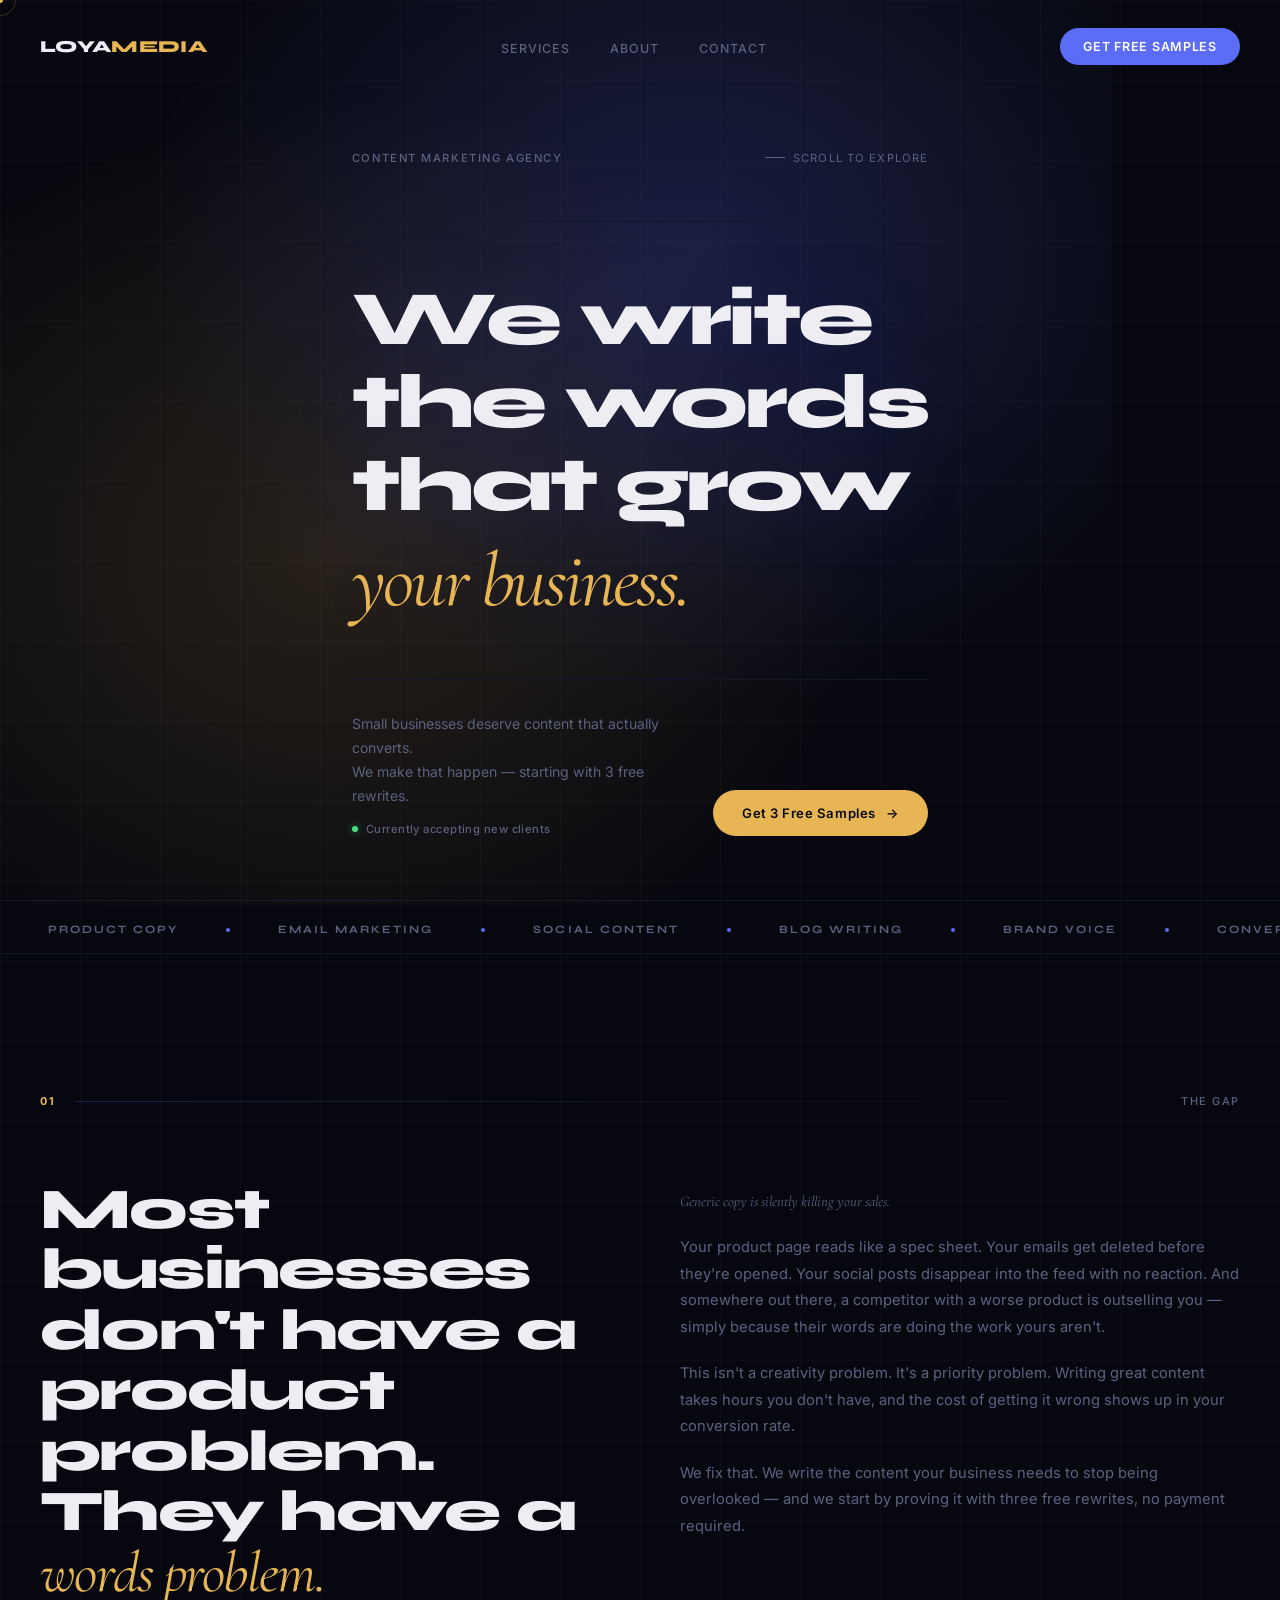
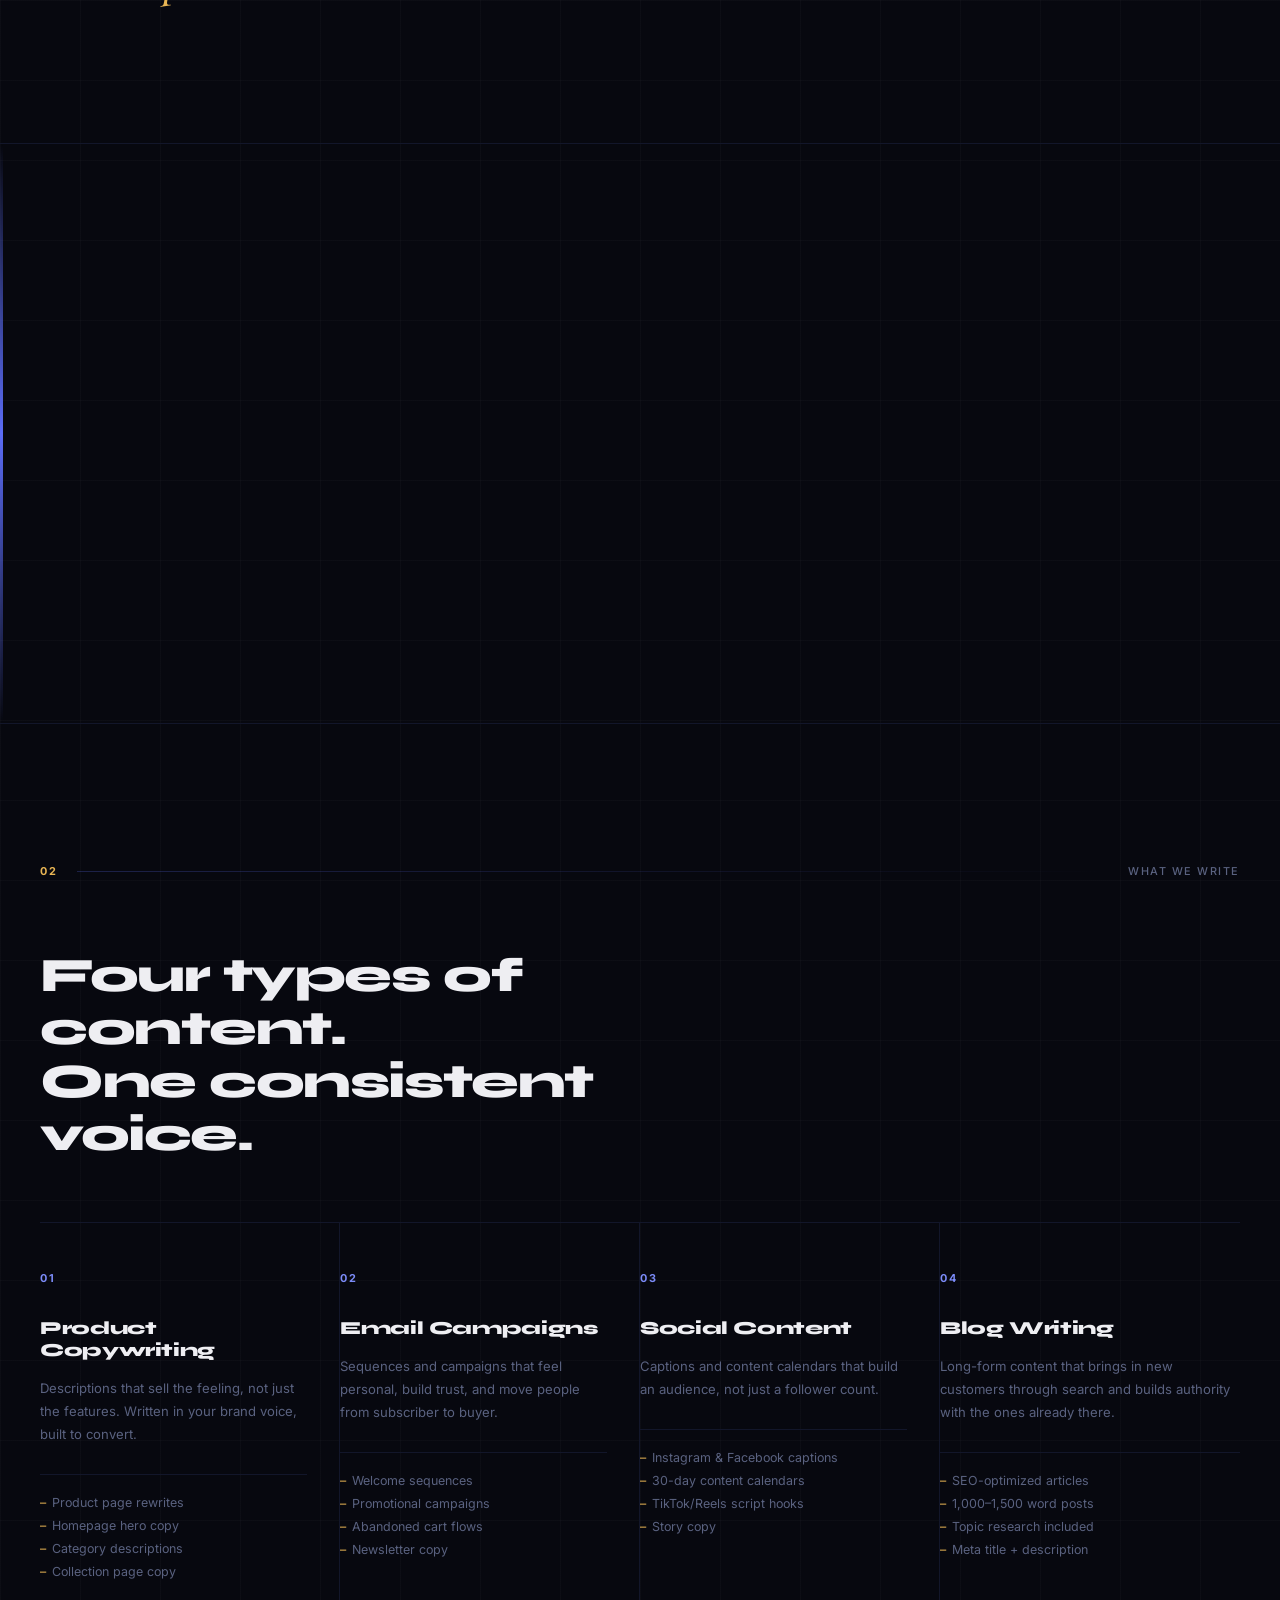
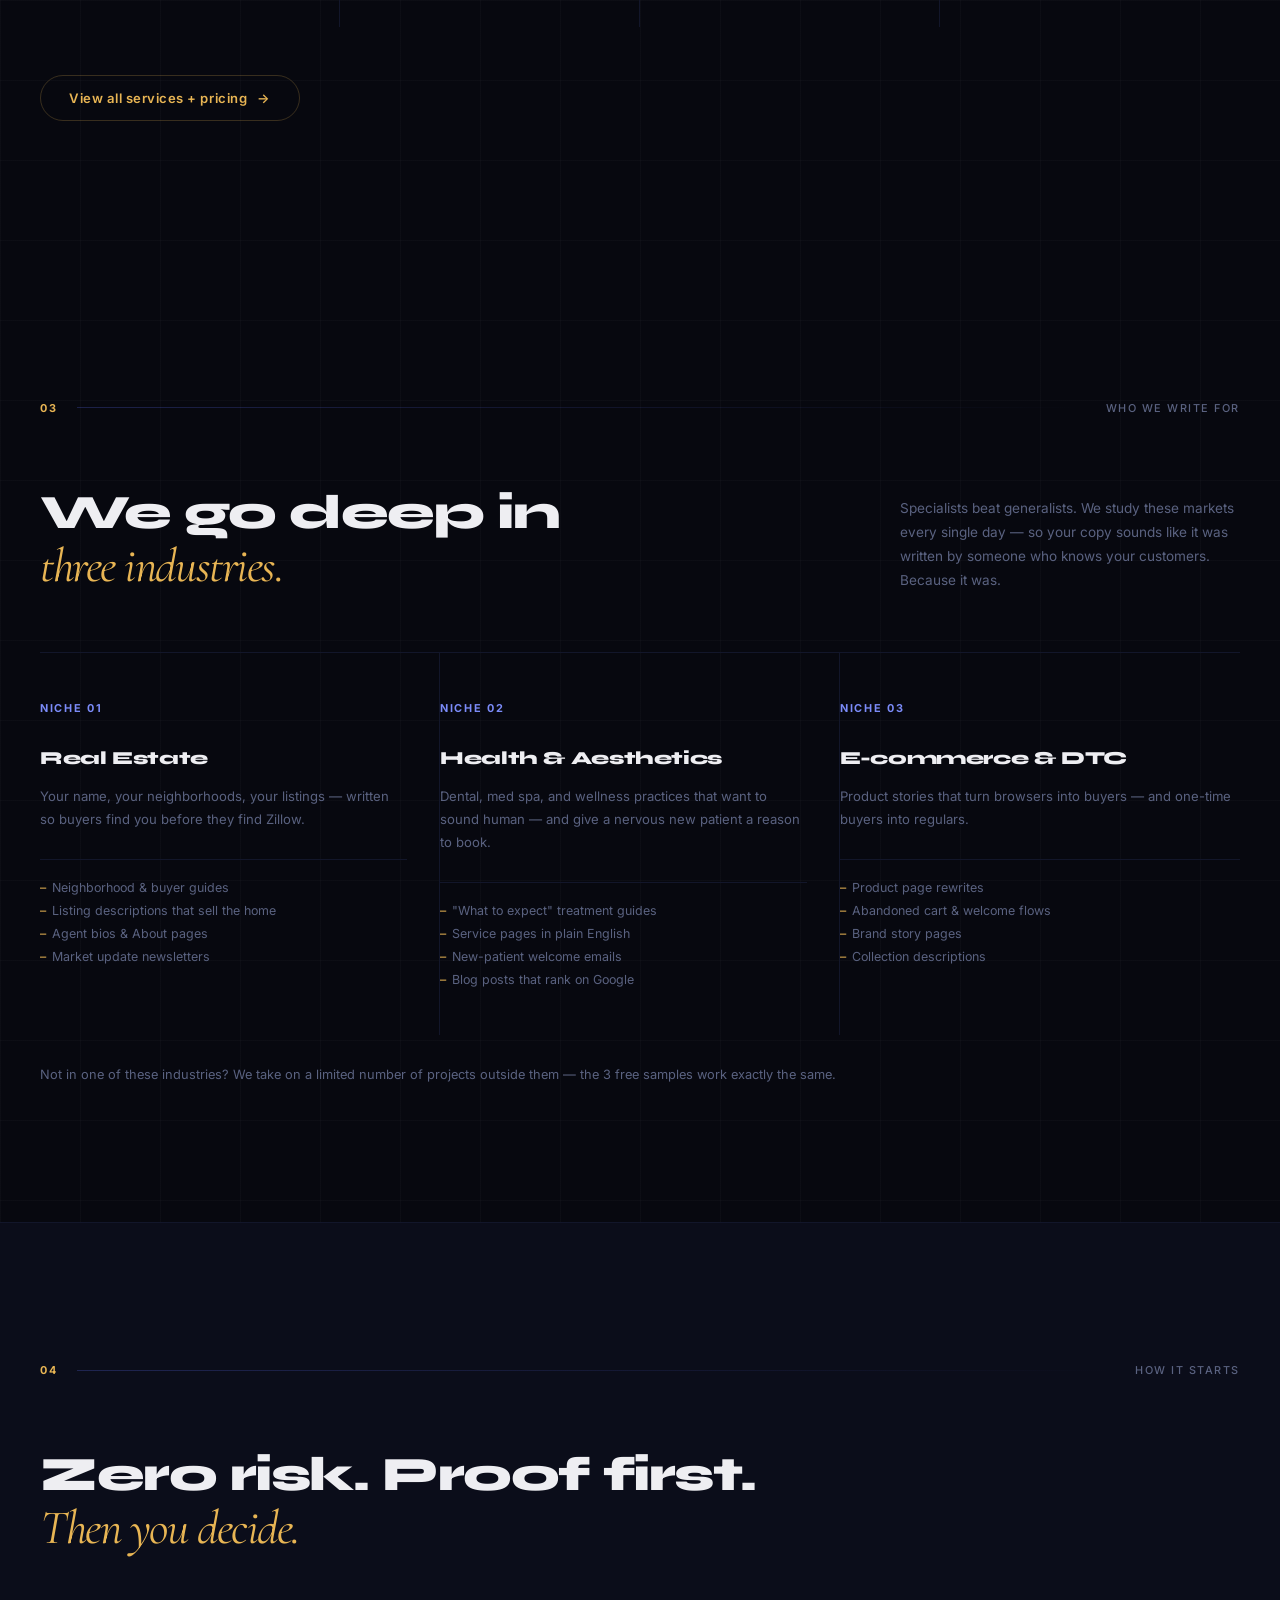
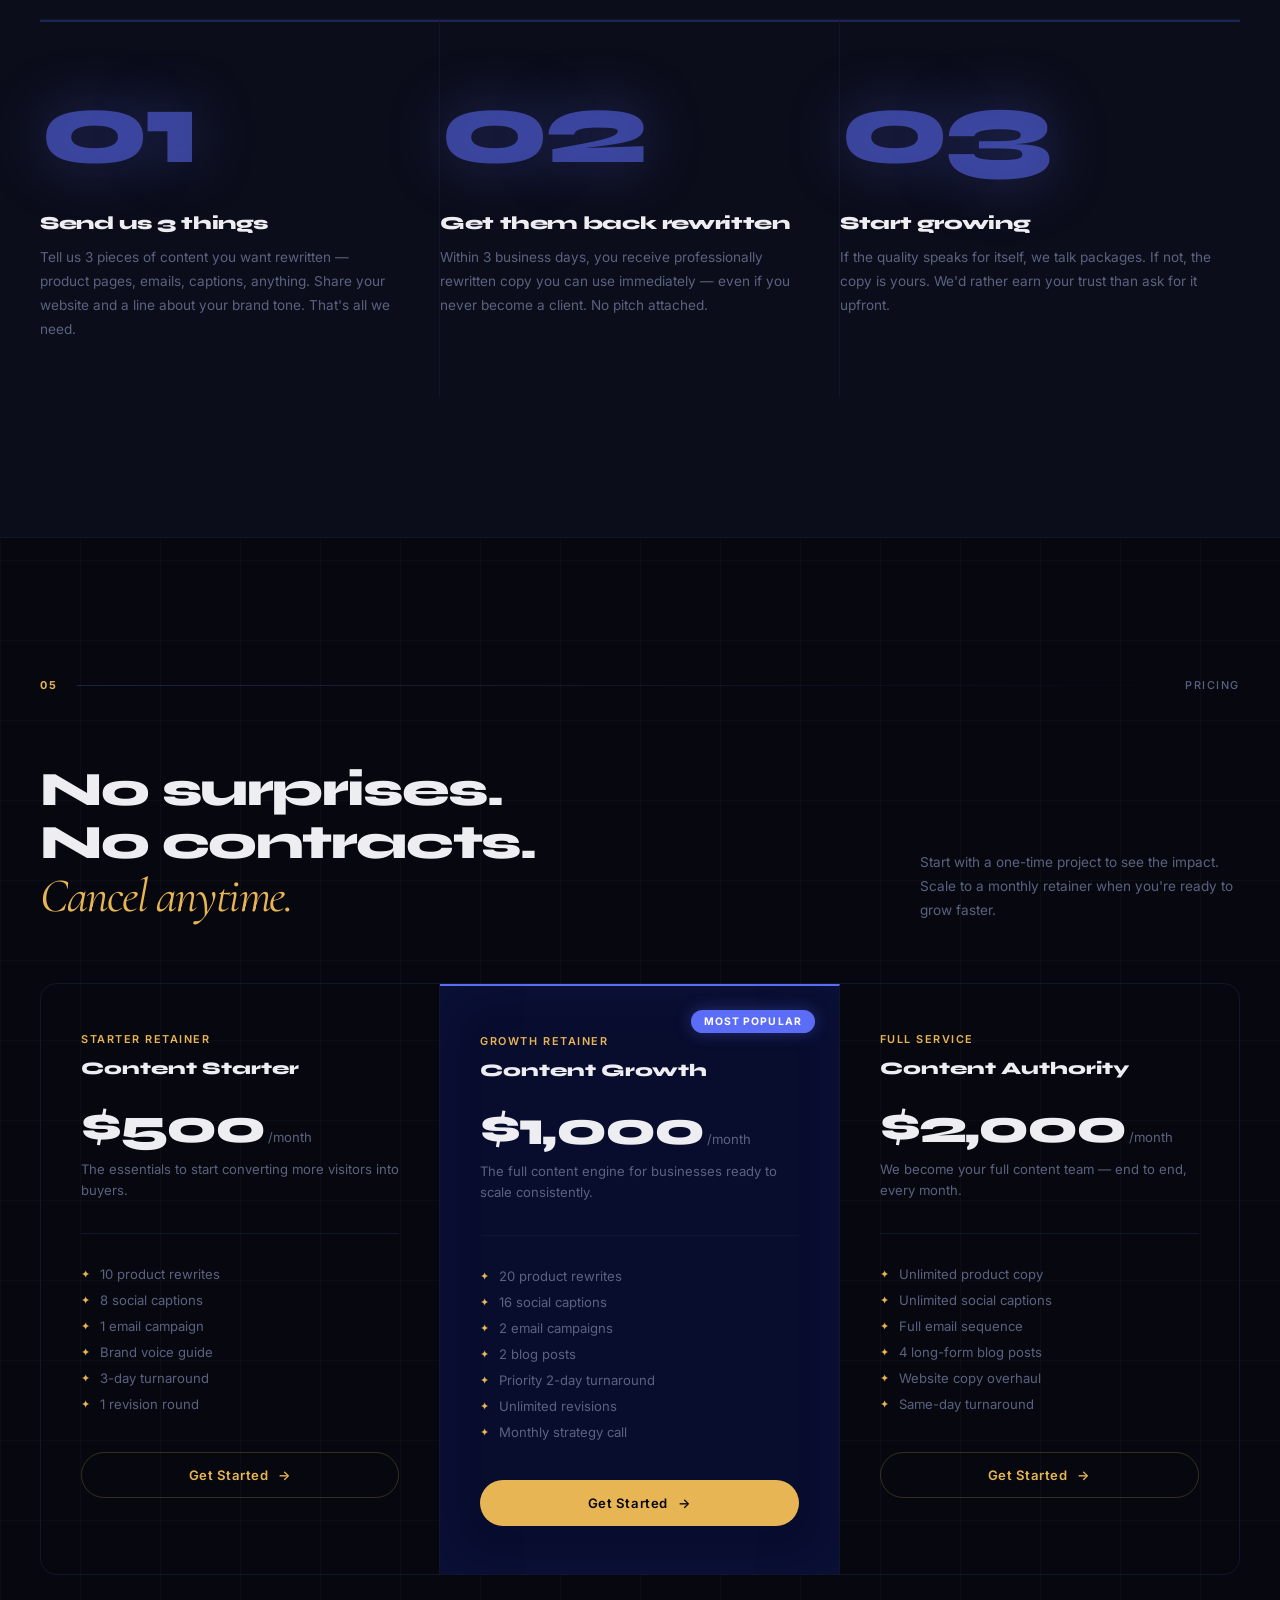
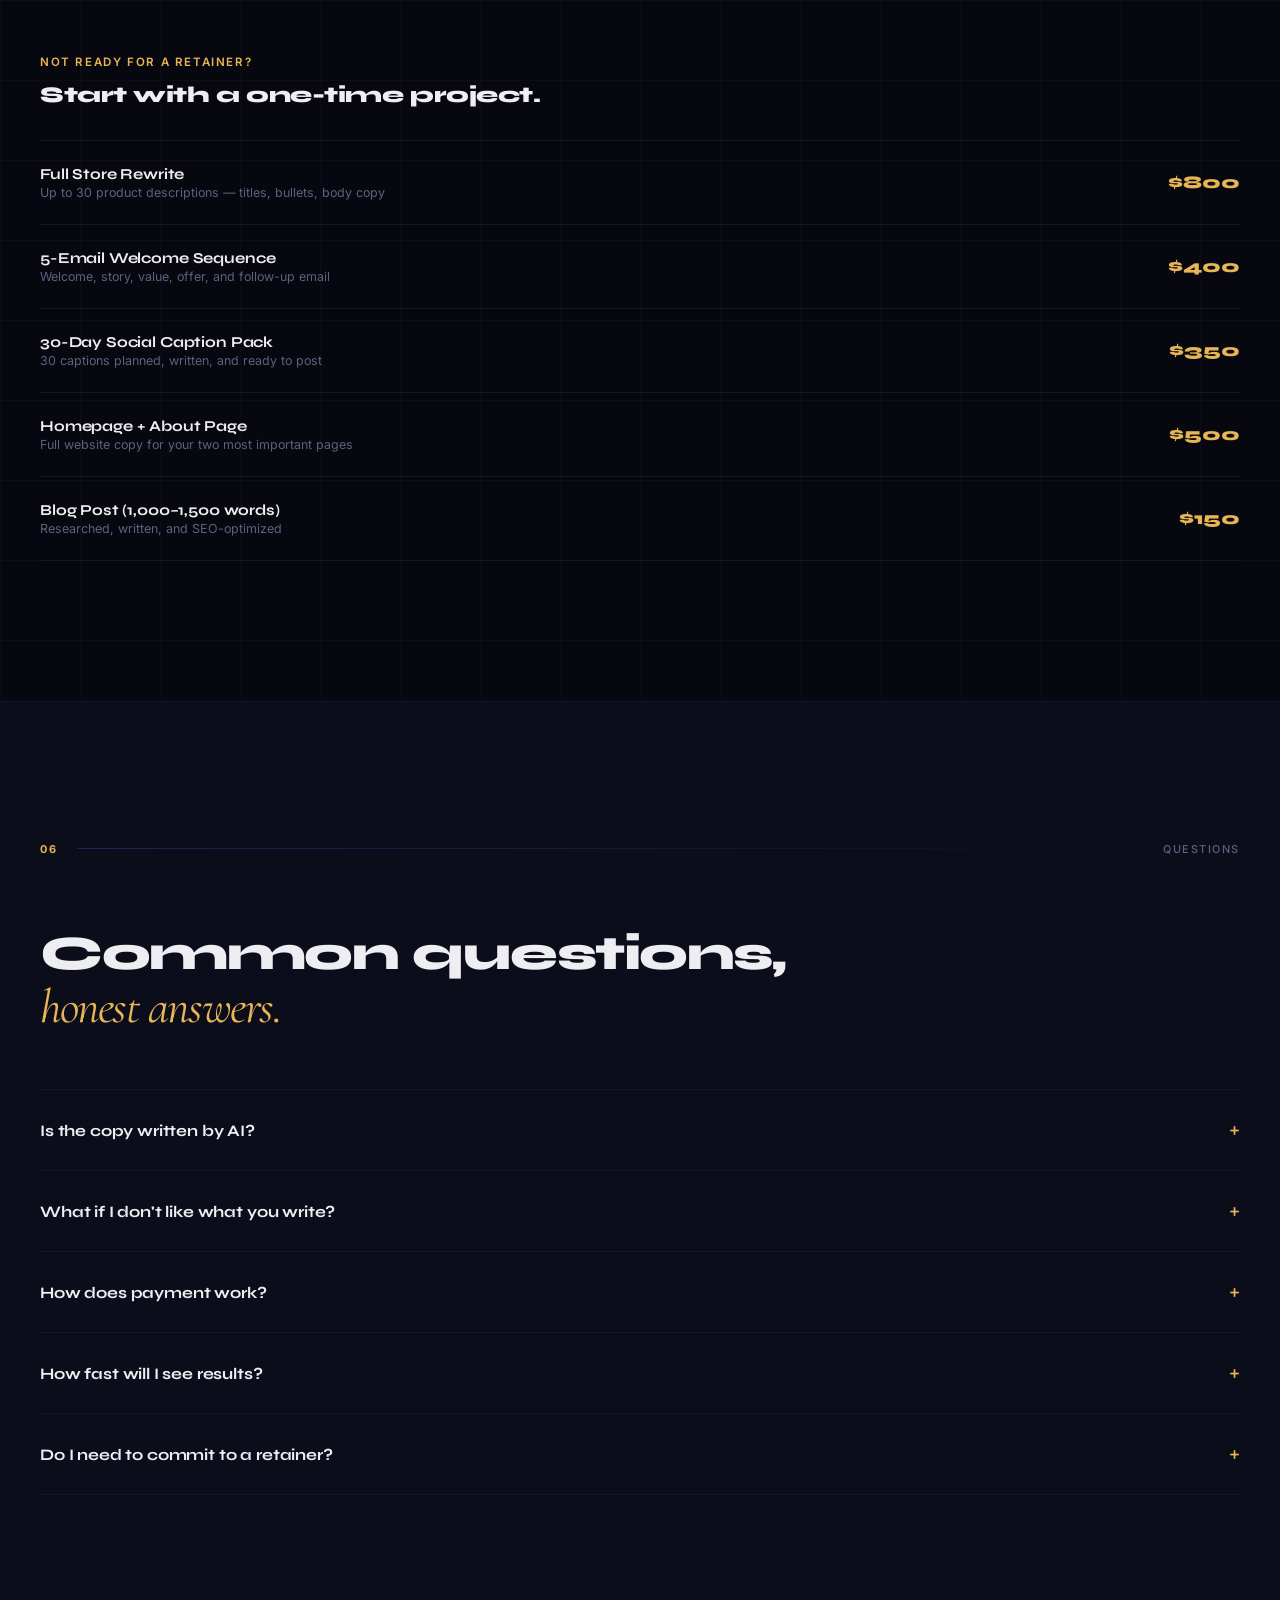
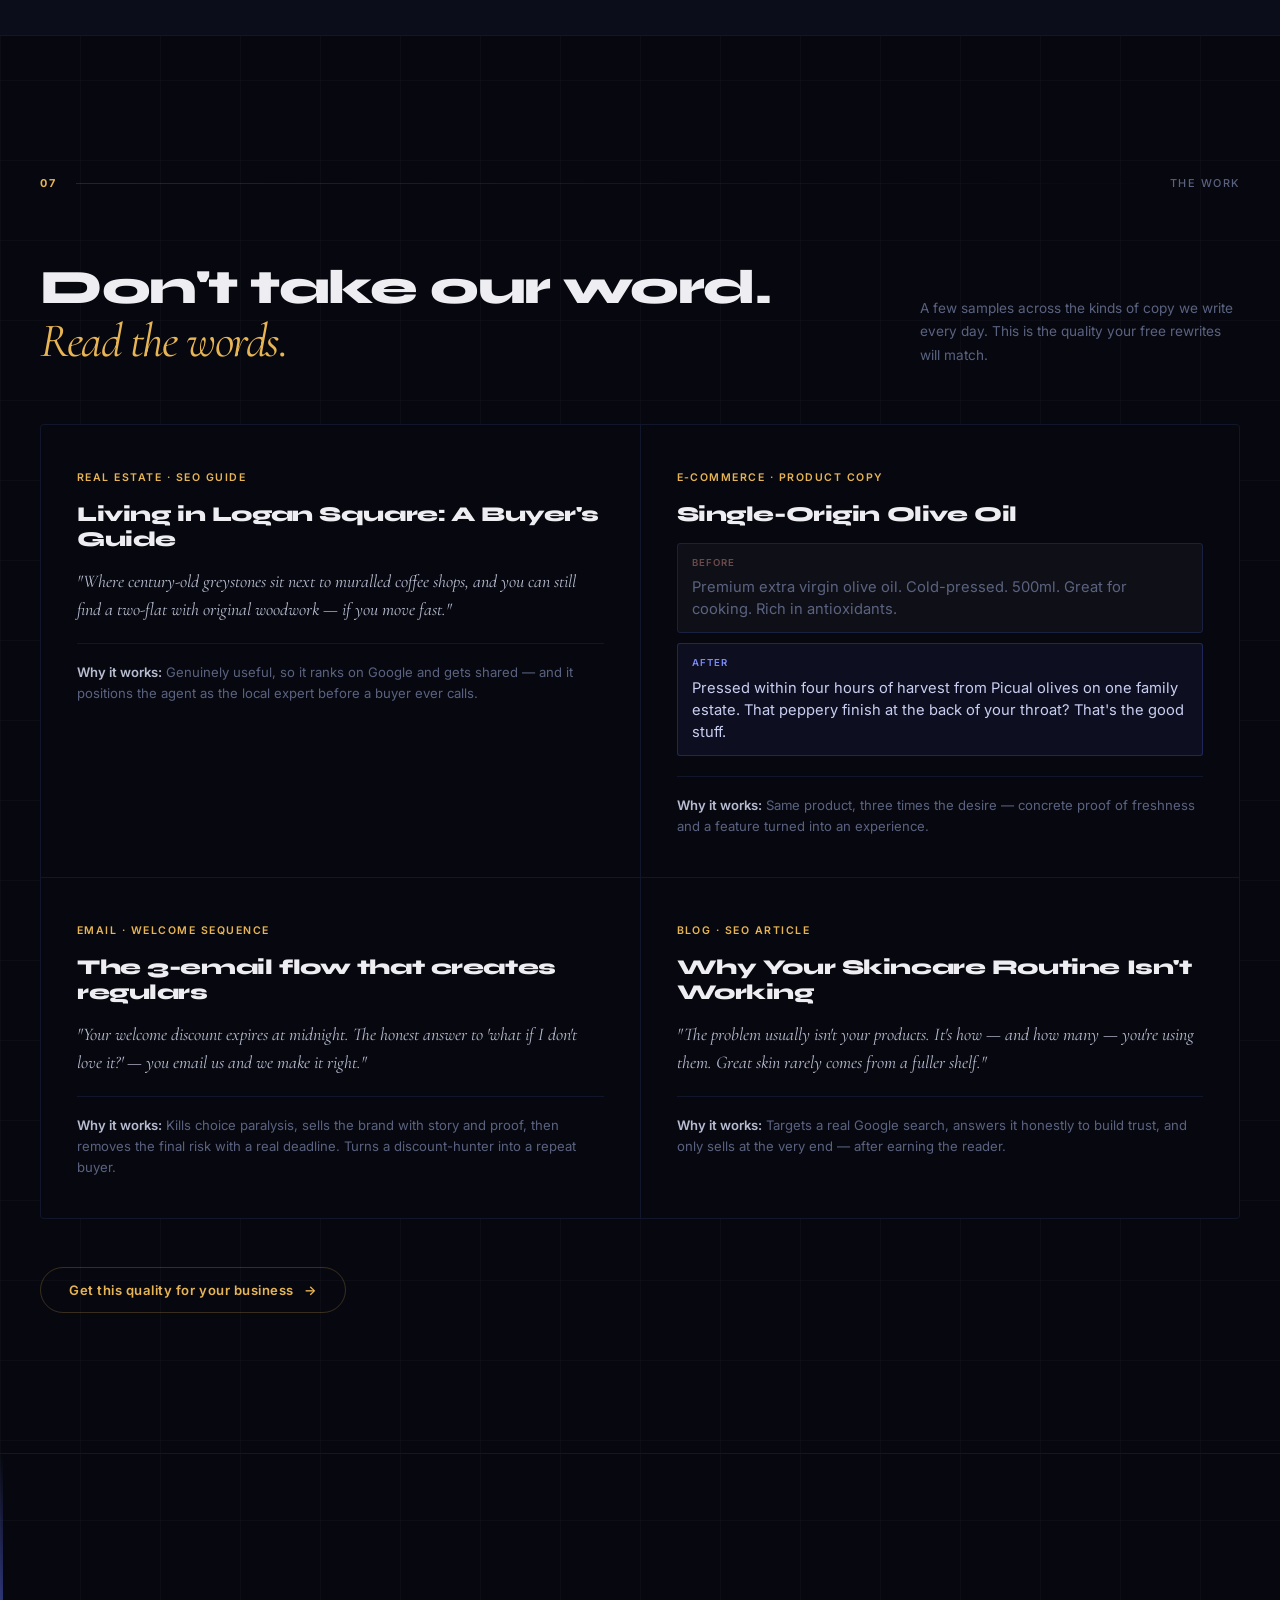
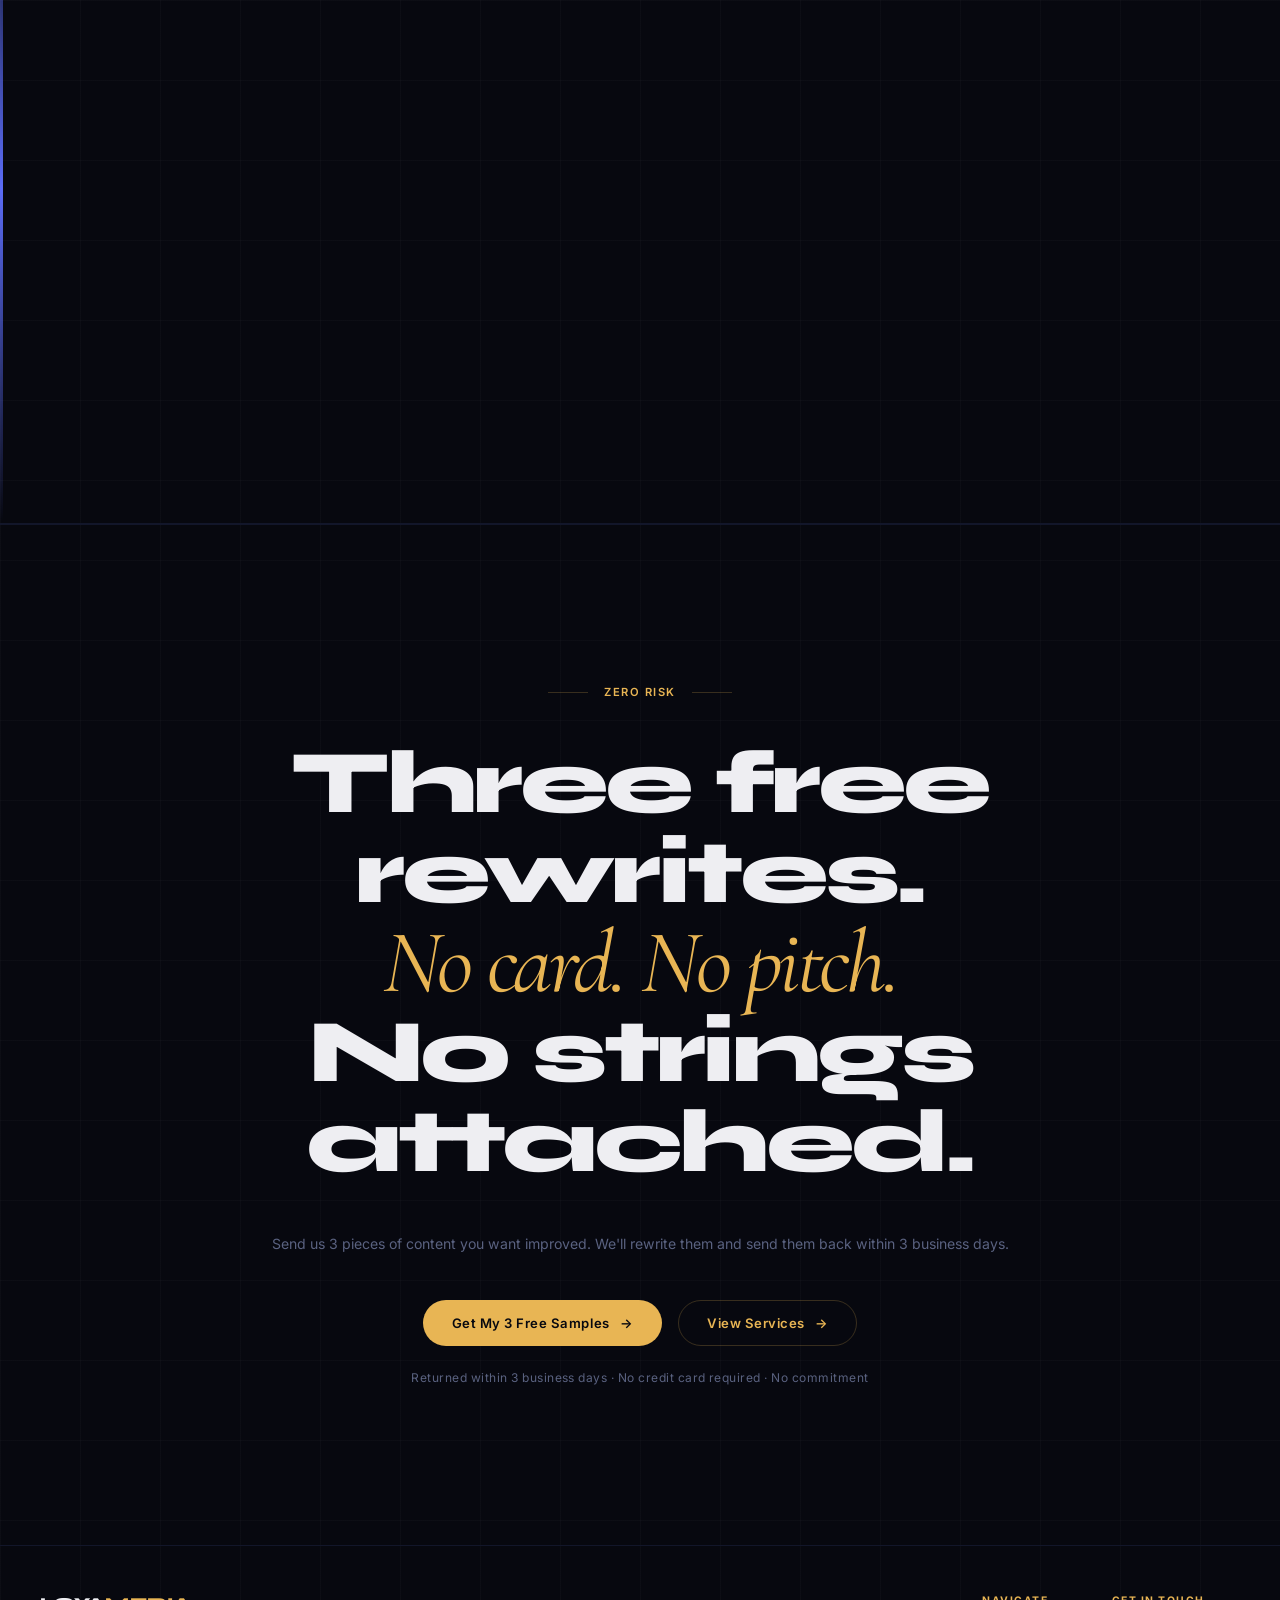
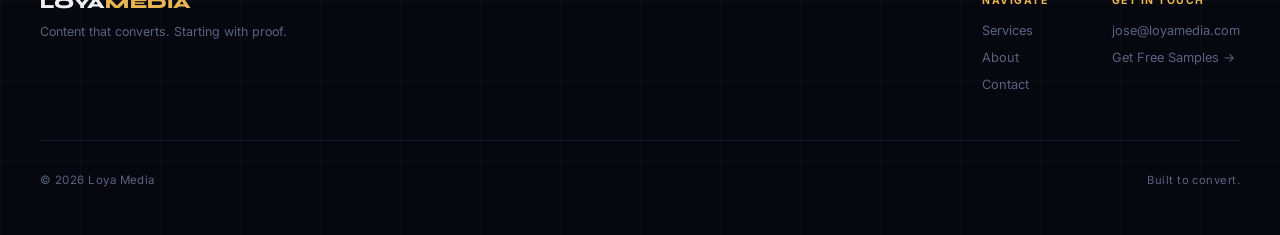
==== index.html @ 599aeeb7 "Website improvements: niche focus, founder trust signals, lower contact-form friction - index.html: " ====
<!DOCTYPE html>
<html lang="en">
<head>
  <meta charset="UTF-8">
  <meta name="viewport" content="width=device-width, initial-scale=1.0">
  <title>Loya Media — Content That Converts</title>
  <meta name="description" content="We write the words that grow your business. Product copy, email campaigns, and social content for small businesses ready to stop being overlooked.">
  <link rel="preconnect" href="https://fonts.googleapis.com">
  <link rel="preconnect" href="https://fonts.gstatic.com" crossorigin>
  <link href="https://fonts.googleapis.com/css2?family=Cormorant+Garamond:ital,wght@0,400;1,400;1,500&family=Syne:wght@700;800&family=Inter:wght@400;500;600&display=swap" rel="stylesheet">
  <link rel="stylesheet" href="style.css">
</head>
<body>

<!-- ── NAV ──────────────────────────────────── -->
<nav>
  <div class="container">
    <div class="nav-inner">
      <a href="index.html" class="nav-logo">Loya<em>Media</em></a>
      <ul class="nav-links">
        <li><a href="services.html">Services</a></li>
        <li><a href="about.html">About</a></li>
        <li><a href="contact.html">Contact</a></li>
      </ul>
      <a href="contact.html" class="nav-cta">Get Free Samples</a>
      <button class="menu-toggle" aria-label="Toggle menu">
        <span></span><span></span><span></span>
      </button>
    </div>
  </div>
</nav>

<!-- ── HERO ─────────────────────────────────── -->
<section class="hero">
  <div class="hero-glow"></div>
  <div class="container">
    <div class="hero-top">
      <span class="hero-eyebrow">Content Marketing Agency</span>
      <span class="hero-scroll">Scroll to explore</span>
    </div>

    <h1 class="hero-heading">
      We write<br>
      the words<br>
      that grow<em>your business.</em>
    </h1>

    <div class="hero-bottom">
      <div>
        <p class="hero-sub">
          Small businesses deserve content that actually converts.<br>
          We make that happen — starting with 3 free rewrites.
        </p>
        <div class="urgency-dot">Currently accepting new clients</div>
      </div>
      <a href="contact.html" class="cta-pill cta-pill-dark">
        Get 3 Free Samples <span>→</span>
      </a>
    </div>
  </div>
</section>

<!-- ── MARQUEE ───────────────────────────────── -->
<div class="marquee-wrap">
  <div class="marquee-track">
    <span class="marquee-item">Product Copy</span>
    <span class="marquee-dot"></span>
    <span class="marquee-item">Email Marketing</span>
    <span class="marquee-dot"></span>
    <span class="marquee-item">Social Content</span>
    <span class="marquee-dot"></span>
    <span class="marquee-item">Blog Writing</span>
    <span class="marquee-dot"></span>
    <span class="marquee-item">Brand Voice</span>
    <span class="marquee-dot"></span>
    <span class="marquee-item">Conversion Copy</span>
    <span class="marquee-dot"></span>
    <span class="marquee-item">Product Copy</span>
    <span class="marquee-dot"></span>
    <span class="marquee-item">Email Marketing</span>
    <span class="marquee-dot"></span>
    <span class="marquee-item">Social Content</span>
    <span class="marquee-dot"></span>
    <span class="marquee-item">Blog Writing</span>
    <span class="marquee-dot"></span>
    <span class="marquee-item">Brand Voice</span>
    <span class="marquee-dot"></span>
    <span class="marquee-item">Conversion Copy</span>
    <span class="marquee-dot"></span>
  </div>
</div>

<!-- ── 01 — THE GAP ──────────────────────────── -->
<section>
  <div class="container">
    <div class="chapter-label reveal">
      <span class="chapter-num">01</span>
      <span class="chapter-line"></span>
      <span class="chapter-name">The Gap</span>
    </div>

    <div class="editorial">
      <div class="editorial-heading reveal">
        <h2>
          Most businesses<br>
          don't have a<br>
          product problem.<br>
          They have a<br>
          <em>words problem.</em>
        </h2>
      </div>
      <div class="editorial-body">
        <p class="editorial-statement reveal delay-1">Generic copy is silently killing your sales.</p>
        <p class="reveal delay-2">Your product page reads like a spec sheet. Your emails get deleted before they're opened. Your social posts disappear into the feed with no reaction. And somewhere out there, a competitor with a worse product is outselling you — simply because their words are doing the work yours aren't.</p>
        <p class="reveal delay-3">This isn't a creativity problem. It's a priority problem. Writing great content takes hours you don't have, and the cost of getting it wrong shows up in your conversion rate.</p>
        <p class="reveal delay-4">We fix that. We write the content your business needs to stop being overlooked — and we start by proving it with three free rewrites, no payment required.</p>
      </div>
    </div>
  </div>
</section>

<!-- ── STATEMENT 01 ───────────────────────────── -->
<section class="statement-sec">
  <div class="container">
    <div class="statement-text">
      <span class="statement-line">Your content is either</span>
      <span class="statement-line accent">working for you</span>
      <span class="statement-line serif">or working against you.</span>
    </div>
  </div>
</section>

<!-- ── 02 — WHAT WE WRITE ────────────────────── -->
<section>
  <div class="container">
    <div class="chapter-label reveal">
      <span class="chapter-num">02</span>
      <span class="chapter-line"></span>
      <span class="chapter-name">What We Write</span>
    </div>

    <div style="margin-bottom:60px;" class="reveal">
      <h2 style="font-family:var(--font-display);font-size:clamp(1.8rem,4vw,3rem);font-weight:800;letter-spacing:-0.03em;line-height:1.1;color:var(--text);max-width:560px;">
        Four types of content.<br>One consistent voice.
      </h2>
    </div>

    <div class="services-cols">
      <div class="service-col reveal">
        <span class="service-col-num">01</span>
        <h3>Product Copywriting</h3>
        <p>Descriptions that sell the feeling, not just the features. Written in your brand voice, built to convert.</p>
        <ul>
          <li>Product page rewrites</li>
          <li>Homepage hero copy</li>
          <li>Category descriptions</li>
          <li>Collection page copy</li>
        </ul>
      </div>
      <div class="service-col reveal delay-1">
        <span class="service-col-num">02</span>
        <h3>Email Campaigns</h3>
        <p>Sequences and campaigns that feel personal, build trust, and move people from subscriber to buyer.</p>
        <ul>
          <li>Welcome sequences</li>
          <li>Promotional campaigns</li>
          <li>Abandoned cart flows</li>
          <li>Newsletter copy</li>
        </ul>
      </div>
      <div class="service-col reveal delay-2">
        <span class="service-col-num">03</span>
        <h3>Social Content</h3>
        <p>Captions and content calendars that build an audience, not just a follower count.</p>
        <ul>
          <li>Instagram & Facebook captions</li>
          <li>30-day content calendars</li>
          <li>TikTok/Reels script hooks</li>
          <li>Story copy</li>
        </ul>
      </div>
      <div class="service-col reveal delay-3">
        <span class="service-col-num">04</span>
        <h3>Blog Writing</h3>
        <p>Long-form content that brings in new customers through search and builds authority with the ones already there.</p>
        <ul>
          <li>SEO-optimized articles</li>
          <li>1,000–1,500 word posts</li>
          <li>Topic research included</li>
          <li>Meta title + description</li>
        </ul>
      </div>
    </div>

    <div style="margin-top:48px;" class="reveal">
      <a href="services.html" class="cta-pill">View all services + pricing <span>→</span></a>
    </div>
  </div>
</section>

<!-- ── 03 — WHO WE WRITE FOR ─────────────────── -->
<section>
  <div class="container">
    <div class="chapter-label reveal">
      <span class="chapter-num">03</span>
      <span class="chapter-line"></span>
      <span class="chapter-name">Who We Write For</span>
    </div>

    <div style="display:flex;justify-content:space-between;align-items:flex-end;margin-bottom:60px;flex-wrap:wrap;gap:24px;">
      <h2 class="reveal" style="font-family:var(--font-display);font-size:clamp(1.8rem,4vw,3rem);font-weight:800;letter-spacing:-0.03em;line-height:1.1;color:var(--text);">
        We go deep in<br>
        <span style="font-family:var(--font-serif);font-style:italic;font-weight:400;color:var(--gold);">three industries.</span>
      </h2>
      <p class="reveal" style="max-width:340px;font-size:0.85rem;color:var(--muted);line-height:1.75;">
        Specialists beat generalists. We study these markets every single day — so your copy sounds like it was written by someone who knows your customers. Because it was.
      </p>
    </div>

    <div class="niche-cols">
      <div class="service-col reveal">
        <span class="service-col-num">Niche 01</span>
        <h3>Real Estate</h3>
        <p>Your name, your neighborhoods, your listings — written so buyers find you before they find Zillow.</p>
        <ul>
          <li>Neighborhood &amp; buyer guides</li>
          <li>Listing descriptions that sell the home</li>
          <li>Agent bios &amp; About pages</li>
          <li>Market update newsletters</li>
        </ul>
      </div>
      <div class="service-col reveal delay-1">
        <span class="service-col-num">Niche 02</span>
        <h3>Health &amp; Aesthetics</h3>
        <p>Dental, med spa, and wellness practices that want to sound human — and give a nervous new patient a reason to book.</p>
        <ul>
          <li>"What to expect" treatment guides</li>
          <li>Service pages in plain English</li>
          <li>New-patient welcome emails</li>
          <li>Blog posts that rank on Google</li>
        </ul>
      </div>
      <div class="service-col reveal delay-2">
        <span class="service-col-num">Niche 03</span>
        <h3>E-commerce &amp; DTC</h3>
        <p>Product stories that turn browsers into buyers — and one-time buyers into regulars.</p>
        <ul>
          <li>Product page rewrites</li>
          <li>Abandoned cart &amp; welcome flows</li>
          <li>Brand story pages</li>
          <li>Collection descriptions</li>
        </ul>
      </div>
    </div>

    <p class="reveal" style="margin-top:32px;font-size:0.8rem;color:var(--muted);">
      Not in one of these industries? We take on a limited number of projects outside them — the 3 free samples work exactly the same.
    </p>
  </div>
</section>

<!-- ── 04 — HOW IT STARTS ─────────────────────── -->
<section style="background:var(--surface);border-top:1px solid var(--border);border-bottom:1px solid var(--border);">
  <div class="container">
    <div class="chapter-label reveal">
      <span class="chapter-num">04</span>
      <span class="chapter-line"></span>
      <span class="chapter-name">How It Starts</span>
    </div>

    <div style="margin-bottom:64px;" class="reveal">
      <h2 style="font-family:var(--font-display);font-size:clamp(1.8rem,4vw,3rem);font-weight:800;letter-spacing:-0.03em;line-height:1.1;color:var(--text);">
        Zero risk. Proof first.<br>
        <span style="font-family:var(--font-serif);font-style:italic;font-weight:400;color:var(--gold);">Then you decide.</span>
      </h2>
    </div>

    <div class="steps-editorial">
      <div class="step-col reveal">
        <div class="step-num">01</div>
        <h3>Send us 3 things</h3>
        <p>Tell us 3 pieces of content you want rewritten — product pages, emails, captions, anything. Share your website and a line about your brand tone. That's all we need.</p>
      </div>
      <div class="step-col reveal delay-1">
        <div class="step-num">02</div>
        <h3>Get them back rewritten</h3>
        <p>Within 3 business days, you receive professionally rewritten copy you can use immediately — even if you never become a client. No pitch attached.</p>
      </div>
      <div class="step-col reveal delay-2">
        <div class="step-num">03</div>
        <h3>Start growing</h3>
        <p>If the quality speaks for itself, we talk packages. If not, the copy is yours. We'd rather earn your trust than ask for it upfront.</p>
      </div>
    </div>
  </div>
</section>

<!-- ── 04 — PRICING ──────────────────────────── -->
<section>
  <div class="container">
    <div class="chapter-label reveal">
      <span class="chapter-num">05</span>
      <span class="chapter-line"></span>
      <span class="chapter-name">Pricing</span>
    </div>

    <div style="display:flex;justify-content:space-between;align-items:flex-end;margin-bottom:60px;flex-wrap:wrap;gap:24px;">
      <h2 class="reveal" style="font-family:var(--font-display);font-size:clamp(1.8rem,4vw,3rem);font-weight:800;letter-spacing:-0.03em;line-height:1.1;color:var(--text);">
        No surprises.<br>No contracts.<br>
        <span style="font-family:var(--font-serif);font-style:italic;font-weight:400;color:var(--gold);">Cancel anytime.</span>
      </h2>
      <p class="reveal" style="max-width:320px;font-size:0.85rem;color:var(--muted);line-height:1.75;">
        Start with a one-time project to see the impact. Scale to a monthly retainer when you're ready to grow faster.
      </p>
    </div>

    <div class="pricing-cols reveal">
      <div class="price-col">
        <div class="price-tier">Starter Retainer</div>
        <h3>Content Starter</h3>
        <div class="price-amount">
          <span class="num">$500</span>
          <span class="per">/month</span>
        </div>
        <p class="price-desc">The essentials to start converting more visitors into buyers.</p>
        <ul class="price-features">
          <li class="price-feature"><span class="tick">✦</span> 10 product rewrites</li>
          <li class="price-feature"><span class="tick">✦</span> 8 social captions</li>
          <li class="price-feature"><span class="tick">✦</span> 1 email campaign</li>
          <li class="price-feature"><span class="tick">✦</span> Brand voice guide</li>
          <li class="price-feature"><span class="tick">✦</span> 3-day turnaround</li>
          <li class="price-feature"><span class="tick">✦</span> 1 revision round</li>
        </ul>
        <a href="contact.html" class="cta-pill" style="width:100%;justify-content:center;">Get Started <span>→</span></a>
      </div>

      <div class="price-col popular">
        <div class="pop-label">Most Popular</div>
        <div class="price-tier">Growth Retainer</div>
        <h3>Content Growth</h3>
        <div class="price-amount">
          <span class="num">$1,000</span>
          <span class="per">/month</span>
        </div>
        <p class="price-desc">The full content engine for businesses ready to scale consistently.</p>
        <ul class="price-features">
          <li class="price-feature"><span class="tick">✦</span> 20 product rewrites</li>
          <li class="price-feature"><span class="tick">✦</span> 16 social captions</li>
          <li class="price-feature"><span class="tick">✦</span> 2 email campaigns</li>
          <li class="price-feature"><span class="tick">✦</span> 2 blog posts</li>
          <li class="price-feature"><span class="tick">✦</span> Priority 2-day turnaround</li>
          <li class="price-feature"><span class="tick">✦</span> Unlimited revisions</li>
          <li class="price-feature"><span class="tick">✦</span> Monthly strategy call</li>
        </ul>
        <a href="contact.html" class="cta-pill cta-pill-dark" style="width:100%;justify-content:center;">Get Started <span>→</span></a>
      </div>

      <div class="price-col">
        <div class="price-tier">Full Service</div>
        <h3>Content Authority</h3>
        <div class="price-amount">
          <span class="num">$2,000</span>
          <span class="per">/month</span>
        </div>
        <p class="price-desc">We become your full content team — end to end, every month.</p>
        <ul class="price-features">
          <li class="price-feature"><span class="tick">✦</span> Unlimited product copy</li>
          <li class="price-feature"><span class="tick">✦</span> Unlimited social captions</li>
          <li class="price-feature"><span class="tick">✦</span> Full email sequence</li>
          <li class="price-feature"><span class="tick">✦</span> 4 long-form blog posts</li>
          <li class="price-feature"><span class="tick">✦</span> Website copy overhaul</li>
          <li class="price-feature"><span class="tick">✦</span> Same-day turnaround</li>
        </ul>
        <a href="contact.html" class="cta-pill" style="width:100%;justify-content:center;">Get Started <span>→</span></a>
      </div>
    </div>

    <!-- One-time projects -->
    <div style="margin-top:80px;">
      <div style="margin-bottom:32px;" class="reveal">
        <p style="font-size:0.72rem;font-weight:600;letter-spacing:0.14em;text-transform:uppercase;color:var(--gold);margin-bottom:12px;">Not ready for a retainer?</p>
        <h3 style="font-family:var(--font-display);font-size:1.4rem;font-weight:800;letter-spacing:-0.02em;color:var(--text);">Start with a one-time project.</h3>
      </div>
      <div class="projects-list reveal">
        <div class="project-row">
          <div>
            <h4>Full Store Rewrite</h4>
            <p>Up to 30 product descriptions — titles, bullets, body copy</p>
          </div>
          <div class="project-price">$800</div>
        </div>
        <div class="project-row">
          <div>
            <h4>5-Email Welcome Sequence</h4>
            <p>Welcome, story, value, offer, and follow-up email</p>
          </div>
          <div class="project-price">$400</div>
        </div>
        <div class="project-row">
          <div>
            <h4>30-Day Social Caption Pack</h4>
            <p>30 captions planned, written, and ready to post</p>
          </div>
          <div class="project-price">$350</div>
        </div>
        <div class="project-row">
          <div>
            <h4>Homepage + About Page</h4>
            <p>Full website copy for your two most important pages</p>
          </div>
          <div class="project-price">$500</div>
        </div>
        <div class="project-row">
          <div>
            <h4>Blog Post (1,000–1,500 words)</h4>
            <p>Researched, written, and SEO-optimized</p>
          </div>
          <div class="project-price">$150</div>
        </div>
      </div>
    </div>
  </div>
</section>

<!-- ── 05 — FAQ ──────────────────────────────── -->
<section style="background:var(--surface);border-top:1px solid var(--border);border-bottom:1px solid var(--border);">
  <div class="container">
    <div class="chapter-label reveal">
      <span class="chapter-num">06</span>
      <span class="chapter-line"></span>
      <span class="chapter-name">Questions</span>
    </div>

    <div class="faq-header reveal">
      <h2>Common questions,<br><em>honest answers.</em></h2>
    </div>

    <div class="faq-list">
      <div class="faq-item reveal">
        <button class="faq-q">Is the copy written by AI? <span class="faq-icon">+</span></button>
        <div class="faq-a"><p>No. Every word is written by a human who has studied your brand, your audience, and your competitors before writing anything. We use AI to research and organize — the writing is always human.</p></div>
      </div>
      <div class="faq-item reveal delay-1">
        <button class="faq-q">What if I don't like what you write? <span class="faq-icon">+</span></button>
        <div class="faq-a"><p>We'll rewrite it. On retainers, you get unlimited revisions until it's exactly right. On one-time projects, you get one round of revisions included. We've never sent a deliverable a client wasn't happy with after revision.</p></div>
      </div>
      <div class="faq-item reveal delay-2">
        <button class="faq-q">How does payment work? <span class="faq-icon">+</span></button>
        <div class="faq-a"><p>One-time projects: 50% upfront, 50% on delivery. Monthly retainers: billed on the 1st of each month, due within 7 days. We invoice via PayPal — no contracts, no lock-ins, cancel anytime.</p></div>
      </div>
      <div class="faq-item reveal delay-3">
        <button class="faq-q">How fast will I see results? <span class="faq-icon">+</span></button>
        <div class="faq-a"><p>Most clients see an immediate difference in how their brand reads. Measurable results — click-through rates, conversion lifts — typically show within 30–60 days depending on your traffic volume.</p></div>
      </div>
      <div class="faq-item reveal">
        <button class="faq-q">Do I need to commit to a retainer? <span class="faq-icon">+</span></button>
        <div class="faq-a"><p>No. You can start with any one-time project. Most clients start small, see the quality, and then move to a retainer. There's zero pressure to commit to anything upfront — that's why we offer the 3 free samples first.</p></div>
      </div>
    </div>
  </div>
</section>

<!-- ── 06 — THE WORK ─────────────────────────── -->
<section>
  <div class="container">
    <div class="chapter-label reveal">
      <span class="chapter-num">07</span>
      <span class="chapter-line"></span>
      <span class="chapter-name">The Work</span>
    </div>

    <div style="display:flex;justify-content:space-between;align-items:flex-end;margin-bottom:56px;flex-wrap:wrap;gap:24px;">
      <h2 class="reveal" style="font-family:var(--font-display);font-size:clamp(1.8rem,4vw,3rem);font-weight:800;letter-spacing:-0.03em;line-height:1.1;color:var(--text);">
        Don't take our word.<br>
        <span style="font-family:var(--font-serif);font-style:italic;font-weight:400;color:var(--gold);">Read the words.</span>
      </h2>
      <p class="reveal" style="max-width:320px;font-size:0.85rem;color:var(--muted);line-height:1.75;">
        A few samples across the kinds of copy we write every day. This is the quality your free rewrites will match.
      </p>
    </div>

    <div class="work-grid reveal">
      <div class="work-card">
        <span class="work-tag">Real Estate · SEO Guide</span>
        <h3>Living in Logan Square: A Buyer's Guide</h3>
        <p class="work-excerpt">"Where century-old greystones sit next to muralled coffee shops, and you can still find a two-flat with original woodwork — if you move fast."</p>
        <p class="work-why"><b>Why it works:</b> Genuinely useful, so it ranks on Google and gets shared — and it positions the agent as the local expert before a buyer ever calls.</p>
      </div>

      <div class="work-card">
        <span class="work-tag">E-commerce · Product Copy</span>
        <h3>Single-Origin Olive Oil</h3>
        <div class="work-ba">
          <div class="ba-row ba-before"><span class="ba-lbl">Before</span>Premium extra virgin olive oil. Cold-pressed. 500ml. Great for cooking. Rich in antioxidants.</div>
          <div class="ba-row ba-after"><span class="ba-lbl">After</span>Pressed within four hours of harvest from Picual olives on one family estate. That peppery finish at the back of your throat? That's the good stuff.</div>
        </div>
        <p class="work-why"><b>Why it works:</b> Same product, three times the desire — concrete proof of freshness and a feature turned into an experience.</p>
      </div>

      <div class="work-card">
        <span class="work-tag">Email · Welcome Sequence</span>
        <h3>The 3-email flow that creates regulars</h3>
        <p class="work-excerpt">"Your welcome discount expires at midnight. The honest answer to 'what if I don't love it?' — you email us and we make it right."</p>
        <p class="work-why"><b>Why it works:</b> Kills choice paralysis, sells the brand with story and proof, then removes the final risk with a real deadline. Turns a discount-hunter into a repeat buyer.</p>
      </div>

      <div class="work-card">
        <span class="work-tag">Blog · SEO Article</span>
        <h3>Why Your Skincare Routine Isn't Working</h3>
        <p class="work-excerpt">"The problem usually isn't your products. It's how — and how many — you're using them. Great skin rarely comes from a fuller shelf."</p>
        <p class="work-why"><b>Why it works:</b> Targets a real Google search, answers it honestly to build trust, and only sells at the very end — after earning the reader.</p>
      </div>
    </div>

    <div style="margin-top:48px;" class="reveal">
      <a href="contact.html" class="cta-pill">Get this quality for your business <span>→</span></a>
    </div>
  </div>
</section>

<!-- ── STATEMENT 02 ───────────────────────────── -->
<section class="statement-sec">
  <div class="container">
    <div class="statement-text">
      <span class="statement-line">Ready to see what your</span>
      <span class="statement-line gold">business sounds like</span>
      <span class="statement-line serif">when it's written right?</span>
    </div>
  </div>
</section>

<!-- ── FINALE CTA ─────────────────────────────── -->
<section class="finale">
  <div class="container">
    <div class="finale-pre">Zero Risk</div>
    <h2 class="finale-heading reveal">
      Three free rewrites.<br>
      <em>No card. No pitch.</em><br>
      No strings attached.
    </h2>
    <p class="finale-sub reveal">Send us 3 pieces of content you want improved. We'll rewrite them and send them back within 3 business days.</p>
    <div class="finale-actions reveal">
      <a href="contact.html" class="cta-pill cta-pill-dark">Get My 3 Free Samples <span>→</span></a>
      <a href="services.html" class="cta-pill">View Services <span>→</span></a>
    </div>
    <p class="finale-note reveal">Returned within 3 business days · No credit card required · No commitment</p>
  </div>
</section>

<!-- ── FOOTER ─────────────────────────────────── -->
<footer>
  <div class="container">
    <div class="footer-top">
      <div class="footer-brand">
        <a href="index.html" class="footer-logo">Loya<em>Media</em></a>
        <p class="footer-tagline">Content that converts. Starting with proof.</p>
      </div>
      <div class="footer-nav">
        <div class="footer-col">
          <span class="footer-col-label">Navigate</span>
          <a href="services.html">Services</a>
          <a href="about.html">About</a>
          <a href="contact.html">Contact</a>
        </div>
        <div class="footer-col">
          <span class="footer-col-label">Get In Touch</span>
          <a href="mailto:jose@loyamedia.com">jose@loyamedia.com</a>
          <a href="contact.html">Get Free Samples →</a>
        </div>
      </div>
    </div>
    <div class="footer-bottom">
      <span class="footer-copy">© 2026 Loya Media</span>
      <span style="font-size:0.7rem;color:var(--muted);letter-spacing:0.04em;">Built to convert.</span>
    </div>
  </div>
</footer>

<script src="script.js"></script>
</body>
</html>
---- style.css ----
/* ============================================================
   LOYA MEDIA — DESIGN SYSTEM
   Editorial dark luxury · Inspired by 601.inc + Linear Change
   ============================================================ */

@import url('https://fonts.googleapis.com/css2?family=Cormorant+Garamond:ital,wght@0,400;1,400;1,500&family=Syne:wght@700;800&family=Inter:wght@400;500;600&display=swap');

/* ── Variables ──────────────────────────────── */
:root {
  --bg:           #07080F;
  --surface:      #0B0D1A;
  --navy:         #080D2E;
  --gold:         #E8B554;
  --gold-light:   #F5CC7A;
  --gold-dim:     rgba(232,181,84,0.08);
  --gold-border:  rgba(232,181,84,0.22);
  --accent:       #5B6CF6;
  --accent-light: #7B8BF8;
  --accent-dim:   rgba(91,108,246,0.08);
  --accent-border:rgba(91,108,246,0.25);
  --text:         #EEEEF2;
  --muted:        #5A6280;
  --faint:        rgba(238,238,242,0.04);
  --border:       #12162A;
  --border-mid:   #1A2040;
  --font-display: 'Syne', sans-serif;
  --font-body:    'Inter', sans-serif;
  --font-serif:   'Cormorant Garamond', serif;
  --ease-out:     cubic-bezier(0.16,1,0.3,1);
}

/* ── Reset ──────────────────────────────────── */
*, *::before, *::after { box-sizing: border-box; margin: 0; padding: 0; }
html { scroll-behavior: smooth; font-size: 16px; }
body {
  background: var(--bg);
  color: var(--text);
  font-family: var(--font-body);
  -webkit-font-smoothing: antialiased;
  overflow-x: hidden;
  cursor: none;
  background-image:
    linear-gradient(rgba(238,238,242,0.022) 1px, transparent 1px),
    linear-gradient(90deg, rgba(238,238,242,0.022) 1px, transparent 1px);
  background-size: 80px 80px;
}
a { color: inherit; text-decoration: none; }
ul { list-style: none; }
img { display: block; max-width: 100%; }

/* ── Custom Cursor ──────────────────────────── */
.cursor-dot {
  position: fixed;
  top: 0; left: 0;
  width: 6px; height: 6px;
  background: var(--gold);
  border-radius: 50%;
  pointer-events: none;
  z-index: 9999;
  transform: translate(-50%,-50%);
  transition: width 0.2s var(--ease-out), height 0.2s var(--ease-out), opacity 0.2s;
  will-change: transform;
}
.cursor-ring {
  position: fixed;
  top: 0; left: 0;
  width: 32px; height: 32px;
  border: 1px solid var(--gold-border);
  border-radius: 50%;
  pointer-events: none;
  z-index: 9998;
  transform: translate(-50%,-50%);
  transition: width 0.35s var(--ease-out), height 0.35s var(--ease-out),
              transform 0.09s linear, border-color 0.2s;
  will-change: transform;
}
.cursor-dot.hover  { width: 10px; height: 10px; }
.cursor-ring.hover { width: 52px; height: 52px; border-color: rgba(232,181,84,0.5); }
@media (hover: none) { .cursor-dot, .cursor-ring { display: none; } }

/* ── Container ──────────────────────────────── */
.container {
  max-width: 1280px;
  margin: 0 auto;
  padding: 0 40px;
}
@media (max-width: 768px) { .container { padding: 0 20px; } }

/* ── Navigation ─────────────────────────────── */
nav {
  position: fixed;
  top: 0; left: 0; right: 0;
  z-index: 500;
  padding: 28px 0;
  transition: padding 0.4s var(--ease-out), background 0.4s;
}
nav.scrolled {
  padding: 18px 0;
  background: rgba(7,8,15,0.9);
  backdrop-filter: blur(16px);
  border-bottom: 1px solid var(--border);
}
.nav-inner {
  display: flex;
  align-items: center;
  justify-content: space-between;
}
.nav-logo {
  font-family: var(--font-display);
  font-size: 1.05rem;
  font-weight: 800;
  letter-spacing: 0.02em;
  text-transform: uppercase;
}
.nav-logo em {
  font-style: normal;
  color: var(--gold);
}
.nav-links {
  display: flex;
  align-items: center;
  gap: 40px;
}
.nav-links a {
  font-size: 0.78rem;
  font-weight: 500;
  letter-spacing: 0.08em;
  text-transform: uppercase;
  color: var(--muted);
  transition: color 0.2s;
}
.nav-links a:hover, .nav-links a.active { color: var(--accent-light); }
.nav-cta {
  font-size: 0.78rem;
  font-weight: 600;
  letter-spacing: 0.06em;
  text-transform: uppercase;
  color: #fff;
  background: var(--accent);
  border: 1px solid transparent;
  padding: 10px 22px;
  border-radius: 100px;
  transition: background 0.2s, box-shadow 0.2s;
}
.nav-cta:hover { background: var(--accent-light); box-shadow: 0 0 20px rgba(91,108,246,0.4); }
.menu-toggle {
  display: none;
  flex-direction: column;
  gap: 5px;
  cursor: pointer;
  background: none;
  border: none;
  padding: 4px;
}
.menu-toggle span {
  display: block;
  width: 22px;
  height: 1.5px;
  background: var(--text);
  transition: all 0.3s;
}
.menu-toggle.open span:nth-child(1) { transform: translateY(6.5px) rotate(45deg); }
.menu-toggle.open span:nth-child(2) { opacity: 0; }
.menu-toggle.open span:nth-child(3) { transform: translateY(-6.5px) rotate(-45deg); }

/* ── Hero ───────────────────────────────────── */
.hero {
  min-height: 100vh;
  display: flex;
  flex-direction: column;
  justify-content: flex-end;
  padding: 0 0 64px;
  position: relative;
}
.hero-top {
  display: flex;
  justify-content: space-between;
  align-items: center;
  padding: 140px 0 56px;
  border-bottom: 1px solid var(--border);
  margin-bottom: 56px;
}
.hero-eyebrow {
  font-size: 0.7rem;
  font-weight: 500;
  letter-spacing: 0.14em;
  text-transform: uppercase;
  color: var(--muted);
}
.hero-scroll {
  font-size: 0.7rem;
  letter-spacing: 0.1em;
  text-transform: uppercase;
  color: var(--muted);
  display: flex;
  align-items: center;
  gap: 8px;
}
.hero-scroll::before {
  content: '';
  display: block;
  width: 20px;
  height: 1px;
  background: var(--muted);
}
.hero-heading {
  font-family: var(--font-display);
  font-size: clamp(2.8rem, 6vw, 6rem);
  font-weight: 800;
  line-height: 1.08;
  letter-spacing: -0.04em;
  color: var(--text);
  margin-bottom: 56px;
  text-shadow: 0 0 80px rgba(91,108,246,0.15);
}
.hero-heading em {
  font-style: italic;
  font-family: var(--font-serif);
  font-weight: 400;
  color: var(--gold);
  display: block;
  margin-top: 0.18em;
}
.hero-bottom {
  display: flex;
  justify-content: space-between;
  align-items: flex-end;
  padding-top: 32px;
  border-top: 1px solid var(--border);
}
.hero-sub {
  font-size: 0.88rem;
  line-height: 1.7;
  color: var(--muted);
  max-width: 320px;
}
.cta-pill {
  display: inline-flex;
  align-items: center;
  gap: 10px;
  font-size: 0.82rem;
  font-weight: 600;
  letter-spacing: 0.04em;
  color: var(--gold);
  border: 1px solid var(--gold-border);
  padding: 14px 28px;
  border-radius: 100px;
  transition: background 0.25s, border-color 0.25s, gap 0.25s;
  white-space: nowrap;
}
.cta-pill:hover {
  background: var(--gold-dim);
  border-color: var(--gold);
  gap: 16px;
}
.cta-pill-dark {
  background: var(--gold);
  color: #07080F;
  border-color: transparent;
}
.cta-pill-dark:hover {
  background: var(--gold-light);
  border-color: transparent;
  color: #07080F;
}
.cta-pill-accent {
  background: var(--accent);
  color: #fff;
  border-color: transparent;
}
.cta-pill-accent:hover {
  background: var(--accent-light);
  border-color: transparent;
  box-shadow: 0 0 24px rgba(91,108,246,0.4);
  color: #fff;
}

/* ── Marquee ────────────────────────────────── */
.marquee-wrap {
  border-top: 1px solid var(--border);
  border-bottom: 1px solid var(--border);
  overflow: hidden;
  padding: 16px 0;
}
.marquee-track {
  display: inline-flex;
  align-items: center;
  animation: marquee-scroll 28s linear infinite;
  will-change: transform;
}
.marquee-item {
  font-family: var(--font-display);
  font-size: 0.7rem;
  font-weight: 700;
  letter-spacing: 0.18em;
  text-transform: uppercase;
  color: var(--muted);
  padding: 0 48px;
  white-space: nowrap;
}
.marquee-dot {
  display: inline-block;
  width: 4px;
  height: 4px;
  background: var(--accent);
  border-radius: 50%;
  flex-shrink: 0;
}
@keyframes marquee-scroll {
  from { transform: translateX(0); }
  to   { transform: translateX(-50%); }
}

/* ── Chapter Label ──────────────────────────── */
.chapter-label {
  display: flex;
  align-items: center;
  gap: 20px;
  margin-bottom: 72px;
}
.chapter-num {
  font-size: 0.68rem;
  font-weight: 700;
  letter-spacing: 0.16em;
  text-transform: uppercase;
  color: var(--gold);
  flex-shrink: 0;
}
.chapter-line {
  flex: 1;
  height: 1px;
  background: linear-gradient(to right, var(--accent-border), transparent);
}
.chapter-name {
  font-size: 0.68rem;
  font-weight: 500;
  letter-spacing: 0.14em;
  text-transform: uppercase;
  color: var(--muted);
  flex-shrink: 0;
}

/* ── Section ────────────────────────────────── */
section { padding: 140px 0; }
section.tight { padding: 80px 0; }

/* ── Editorial 2-col ────────────────────────── */
.editorial {
  display: grid;
  grid-template-columns: 1fr 1fr;
  gap: 80px;
  align-items: start;
}
.editorial-heading {
  position: sticky;
  top: 120px;
}
.editorial-heading h2 {
  font-family: var(--font-display);
  font-size: clamp(2.2rem, 4.5vw, 3.8rem);
  font-weight: 800;
  line-height: 1.05;
  letter-spacing: -0.03em;
  color: var(--text);
}
.editorial-heading h2 em {
  font-family: var(--font-serif);
  font-style: italic;
  font-weight: 400;
  color: var(--gold);
}
.editorial-body { padding-top: 8px; }
.editorial-statement {
  font-family: var(--font-serif);
  font-size: 1.4rem;
  font-style: italic;
  color: var(--text);
  line-height: 1.4;
  margin-bottom: 24px;
}
.editorial-body p {
  font-size: 0.92rem;
  line-height: 1.8;
  color: var(--muted);
  margin-bottom: 20px;
}
.editorial-body p:last-child { margin-bottom: 0; }

/* ── Statement Section (full-width big text) ── */
.statement-sec {
  border-top: 1px solid var(--border);
  border-bottom: 1px solid var(--border);
  padding: 120px 0;
  position: relative;
}
.statement-sec::before {
  content: '';
  position: absolute;
  left: 0; top: 0; bottom: 0;
  width: 3px;
  background: linear-gradient(to bottom, transparent, var(--accent), transparent);
}
.statement-text {
  display: flex;
  flex-direction: column;
}
.statement-line {
  font-family: var(--font-display);
  font-size: clamp(2.6rem, 7vw, 6.5rem);
  font-weight: 800;
  line-height: 1.0;
  letter-spacing: -0.04em;
  color: var(--text);
  display: block;
  overflow: hidden;
}
.statement-line.gold  { color: var(--gold); }
.statement-line.accent { color: var(--accent-light); }
.statement-line.serif {
  font-family: var(--font-serif);
  font-style: italic;
  font-weight: 400;
  color: var(--muted);
  font-size: clamp(2rem, 5.5vw, 5rem);
}

/* ── Services Grid ──────────────────────────── */
.services-cols {
  display: grid;
  grid-template-columns: repeat(4, 1fr);
  gap: 0;
  border-top: 1px solid var(--border);
}
.service-col {
  padding: 48px 32px 48px 0;
  border-right: 1px solid var(--border);
}
.service-col:first-child { padding-left: 0; }
.service-col:last-child  { border-right: none; padding-right: 0; }
.service-col-num {
  font-size: 0.68rem;
  font-weight: 700;
  letter-spacing: 0.16em;
  text-transform: uppercase;
  color: var(--accent-light);
  margin-bottom: 32px;
  display: block;
}
.service-col h3 {
  font-family: var(--font-display);
  font-size: 1.15rem;
  font-weight: 800;
  letter-spacing: -0.02em;
  color: var(--text);
  margin-bottom: 16px;
  line-height: 1.2;
}
.service-col p {
  font-size: 0.82rem;
  line-height: 1.75;
  color: var(--muted);
  margin-bottom: 28px;
}
.service-col ul {
  display: flex;
  flex-direction: column;
  gap: 8px;
  border-top: 1px solid var(--border);
  padding-top: 20px;
}
.service-col li {
  font-size: 0.78rem;
  color: var(--muted);
  padding-left: 12px;
  position: relative;
}
.service-col:hover { border-right-color: var(--accent-border); }
.service-col li::before {
  content: '–';
  position: absolute;
  left: 0;
  color: var(--gold);
}

/* ── Process Steps ──────────────────────────── */
.steps-editorial {
  display: grid;
  grid-template-columns: repeat(3,1fr);
  gap: 0;
  border-top: 1px solid var(--border);
}
.step-col {
  padding: 56px 40px 56px 0;
  border-right: 1px solid var(--border);
  border-top: 2px solid var(--accent-border);
  transition: border-top-color 0.3s;
}
.step-col:hover { border-top-color: var(--accent); }
.step-col:last-child { border-right: none; padding-right: 0; }
.step-num {
  font-family: var(--font-display);
  font-size: clamp(4rem, 8vw, 7rem);
  font-weight: 800;
  letter-spacing: -0.04em;
  color: rgba(91,108,246,0.55);
  line-height: 1;
  margin-bottom: 32px;
  text-shadow: 0 0 60px rgba(91,108,246,0.35);
}
.step-col h3 {
  font-family: var(--font-display);
  font-size: 1.15rem;
  font-weight: 800;
  color: var(--text);
  margin-bottom: 12px;
  letter-spacing: -0.02em;
}
.step-col p {
  font-size: 0.85rem;
  color: var(--muted);
  line-height: 1.75;
}

/* ── Pricing ────────────────────────────────── */
.pricing-cols {
  display: grid;
  grid-template-columns: repeat(3,1fr);
  gap: 0;
  border: 1px solid var(--border);
  border-radius: 16px;
  overflow: hidden;
}
.price-col {
  padding: 48px 40px;
  border-right: 1px solid var(--border);
  position: relative;
  transition: background 0.3s;
}
.price-col:last-child { border-right: none; }
.price-col.popular {
  background: var(--navy);
  border-top: 2px solid var(--accent) !important;
  box-shadow: inset 0 0 60px rgba(91,108,246,0.06);
}
.pop-label {
  position: absolute;
  top: 24px;
  right: 24px;
  font-size: 0.65rem;
  font-weight: 700;
  letter-spacing: 0.1em;
  text-transform: uppercase;
  color: #fff;
  background: var(--accent);
  border: 1px solid transparent;
  padding: 4px 12px;
  border-radius: 100px;
  box-shadow: 0 0 16px rgba(91,108,246,0.35);
}
.price-tier {
  font-size: 0.68rem;
  font-weight: 600;
  letter-spacing: 0.14em;
  text-transform: uppercase;
  color: var(--gold);
  margin-bottom: 12px;
}
.price-col h3 {
  font-family: var(--font-display);
  font-size: 1.1rem;
  font-weight: 800;
  color: var(--text);
  margin-bottom: 24px;
}
.price-amount {
  display: flex;
  align-items: baseline;
  gap: 4px;
  margin-bottom: 8px;
}
.price-amount .num {
  font-family: var(--font-display);
  font-size: 3rem;
  font-weight: 800;
  color: var(--text);
  letter-spacing: -0.04em;
  line-height: 1;
}
.price-amount .per {
  font-size: 0.82rem;
  color: var(--muted);
}
.price-desc {
  font-size: 0.82rem;
  color: var(--muted);
  line-height: 1.6;
  margin-bottom: 32px;
  padding-bottom: 32px;
  border-bottom: 1px solid var(--border);
}
.price-features {
  display: flex;
  flex-direction: column;
  gap: 10px;
  margin-bottom: 40px;
}
.price-feature {
  display: flex;
  align-items: center;
  gap: 10px;
  font-size: 0.82rem;
  color: var(--muted);
}
.price-feature .tick {
  color: var(--gold);
  font-size: 0.7rem;
  flex-shrink: 0;
}

/* ── One-time projects ──────────────────────── */
.projects-list {
  border-top: 1px solid var(--border);
}
.project-row {
  display: flex;
  justify-content: space-between;
  align-items: center;
  padding: 24px 0;
  border-bottom: 1px solid var(--border);
  transition: padding-left 0.2s var(--ease-out);
}
.project-row:hover { padding-left: 8px; }
.project-row h4 {
  font-family: var(--font-display);
  font-size: 0.95rem;
  font-weight: 700;
  color: var(--text);
  letter-spacing: -0.01em;
  margin-bottom: 2px;
}
.project-row p {
  font-size: 0.78rem;
  color: var(--muted);
}
.project-price {
  font-family: var(--font-display);
  font-size: 1.1rem;
  font-weight: 800;
  color: var(--gold);
  white-space: nowrap;
  padding-left: 24px;
}

/* ── CTA finale ─────────────────────────────── */
.finale {
  padding: 160px 0;
  text-align: center;
  border-top: 1px solid var(--border);
}
.finale-pre {
  font-size: 0.7rem;
  font-weight: 600;
  letter-spacing: 0.14em;
  text-transform: uppercase;
  color: var(--gold);
  margin-bottom: 40px;
  display: flex;
  align-items: center;
  justify-content: center;
  gap: 16px;
}
.finale-pre::before, .finale-pre::after {
  content: '';
  display: block;
  width: 40px;
  height: 1px;
  background: var(--gold-border);
}
.finale-heading {
  font-family: var(--font-display);
  font-size: clamp(2.8rem, 7vw, 6rem);
  font-weight: 800;
  line-height: 1.0;
  letter-spacing: -0.04em;
  color: var(--text);
  max-width: 860px;
  margin: 0 auto 48px;
}
.finale-heading em {
  font-family: var(--font-serif);
  font-style: italic;
  font-weight: 400;
  color: var(--gold);
}
.finale-sub {
  font-size: 0.88rem;
  color: var(--muted);
  margin-bottom: 48px;
}
.finale-actions {
  display: flex;
  gap: 16px;
  justify-content: center;
  flex-wrap: wrap;
}
.finale-note {
  margin-top: 24px;
  font-size: 0.75rem;
  color: var(--muted);
  letter-spacing: 0.04em;
}

/* ── Footer ─────────────────────────────────── */
footer {
  border-top: 1px solid var(--border);
  padding: 48px 0;
}
.footer-inner {
  display: flex;
  justify-content: space-between;
  align-items: center;
  flex-wrap: wrap;
  gap: 24px;
}
.footer-logo {
  font-family: var(--font-display);
  font-size: 0.95rem;
  font-weight: 800;
  letter-spacing: 0.02em;
  text-transform: uppercase;
}
.footer-logo em { font-style: normal; color: var(--gold); }
.footer-links {
  display: flex;
  gap: 32px;
  flex-wrap: wrap;
}
.footer-links a {
  font-size: 0.75rem;
  letter-spacing: 0.08em;
  text-transform: uppercase;
  color: var(--muted);
  transition: color 0.2s;
}
.footer-links a:hover { color: var(--text); }
.footer-copy {
  font-size: 0.72rem;
  color: var(--muted);
  letter-spacing: 0.04em;
}

/* ── Page hero (inner pages) ────────────────── */
.page-hero {
  padding: 180px 0 100px;
  border-bottom: 1px solid var(--border);
}
.page-hero-inner {
  display: grid;
  grid-template-columns: 1fr 1fr;
  gap: 80px;
  align-items: end;
}
.page-hero h1 {
  font-family: var(--font-display);
  font-size: clamp(3rem, 7vw, 6rem);
  font-weight: 800;
  line-height: 0.97;
  letter-spacing: -0.04em;
  color: var(--text);
}
.page-hero h1 em {
  font-family: var(--font-serif);
  font-style: italic;
  font-weight: 400;
  color: var(--gold);
}
.page-hero-right {
  padding-bottom: 8px;
}
.page-hero-right p {
  font-size: 0.95rem;
  line-height: 1.75;
  color: var(--muted);
  margin-bottom: 32px;
}

/* ── About page ─────────────────────────────── */
.manifesto-heading {
  font-family: var(--font-display);
  font-size: clamp(2rem, 4.5vw, 3.6rem);
  font-weight: 800;
  line-height: 1.05;
  letter-spacing: -0.03em;
  color: var(--text);
}
.manifesto-heading em {
  font-family: var(--font-serif);
  font-style: italic;
  font-weight: 400;
  color: var(--gold);
}
.about-grid {
  display: grid;
  grid-template-columns: 5fr 4fr;
  gap: 100px;
  align-items: start;
}
.about-main p {
  font-size: 1rem;
  line-height: 1.85;
  color: var(--muted);
  margin-bottom: 24px;
}
.about-main p strong { color: var(--text); font-weight: 500; }
.about-pull {
  font-family: var(--font-serif);
  font-size: 1.5rem;
  font-style: italic;
  color: var(--text);
  line-height: 1.4;
  border-left: 2px solid var(--accent);
  padding-left: 24px;
  margin: 40px 0;
}
.about-sidebar {
  position: sticky;
  top: 120px;
  display: flex;
  flex-direction: column;
  gap: 1px;
  border: 1px solid var(--border);
  border-radius: 12px;
  overflow: hidden;
}
.sidebar-stat {
  padding: 32px 28px;
  background: var(--surface);
  border-bottom: 1px solid var(--border);
}
.sidebar-stat:last-child { border-bottom: none; }
.sidebar-num {
  font-family: var(--font-display);
  font-size: 2.2rem;
  font-weight: 800;
  color: var(--gold);
  letter-spacing: -0.04em;
  margin-bottom: 6px;
}
.sidebar-label {
  font-size: 0.8rem;
  color: var(--muted);
  line-height: 1.5;
}
.values-grid {
  display: grid;
  grid-template-columns: repeat(2,1fr);
  gap: 1px;
  background: var(--border);
  border-radius: 12px;
  overflow: hidden;
}
.value-item {
  background: var(--bg);
  padding: 36px 32px;
}
.value-num {
  font-size: 0.68rem;
  font-weight: 700;
  letter-spacing: 0.14em;
  text-transform: uppercase;
  color: var(--gold);
  margin-bottom: 16px;
}
.value-item h4 {
  font-family: var(--font-display);
  font-size: 1rem;
  font-weight: 800;
  color: var(--text);
  margin-bottom: 10px;
  letter-spacing: -0.01em;
}
.value-item p { font-size: 0.82rem; color: var(--muted); line-height: 1.7; }

/* ── Contact page ───────────────────────────── */
.contact-layout {
  display: grid;
  grid-template-columns: 5fr 7fr;
  gap: 80px;
  align-items: start;
  padding-top: 80px;
}
.contact-left h2 {
  font-family: var(--font-display);
  font-size: clamp(1.8rem, 3.5vw, 2.8rem);
  font-weight: 800;
  letter-spacing: -0.03em;
  color: var(--text);
  margin-bottom: 20px;
  line-height: 1.1;
}
.contact-left p { font-size: 0.88rem; color: var(--muted); line-height: 1.75; margin-bottom: 48px; }
.contact-steps { display: flex; flex-direction: column; gap: 0; }
.contact-step {
  display: flex;
  gap: 20px;
  padding: 24px 0;
  border-bottom: 1px solid var(--border);
}
.contact-step:first-child { border-top: 1px solid var(--border); }
.contact-step-num {
  font-size: 0.65rem;
  font-weight: 700;
  letter-spacing: 0.14em;
  color: var(--gold);
  padding-top: 2px;
  flex-shrink: 0;
  width: 24px;
}
.contact-step h4 { font-size: 0.88rem; font-weight: 600; color: var(--text); margin-bottom: 4px; }
.contact-step p  { font-size: 0.82rem; color: var(--muted); line-height: 1.6; }
.form-card {
  background: var(--surface);
  border: 1px solid var(--border);
  border-radius: 16px;
  padding: 56px 48px;
}
.form-title {
  font-family: var(--font-display);
  font-size: 1.2rem;
  font-weight: 800;
  color: var(--text);
  letter-spacing: -0.02em;
  margin-bottom: 6px;
}
.form-sub { font-size: 0.82rem; color: var(--muted); margin-bottom: 36px; }
.form-group { margin-bottom: 20px; }
.form-row { display: grid; grid-template-columns: 1fr 1fr; gap: 16px; }
label {
  display: block;
  font-size: 0.72rem;
  font-weight: 600;
  letter-spacing: 0.08em;
  text-transform: uppercase;
  color: var(--muted);
  margin-bottom: 8px;
}
input, textarea, select {
  width: 100%;
  background: var(--bg);
  border: 1px solid var(--border-mid);
  border-radius: 8px;
  padding: 13px 16px;
  color: var(--text);
  font-family: var(--font-body);
  font-size: 0.88rem;
  outline: none;
  transition: border-color 0.2s;
}
input:focus, textarea:focus, select:focus { border-color: var(--gold-border); }
input::placeholder, textarea::placeholder { color: var(--muted); }
textarea { resize: vertical; min-height: 120px; }
select { cursor: pointer; }
select option { background: var(--bg); }
.form-submit { width: 100%; justify-content: center; margin-top: 8px; }
.form-note { text-align: center; font-size: 0.72rem; color: var(--muted); margin-top: 12px; }
.form-success { display: none; text-align: center; padding: 40px 0; }
.form-success .big { font-family: var(--font-display); font-size: 3rem; font-weight: 800; color: var(--gold); margin-bottom: 12px; }
.form-success h3 { color: var(--text); margin-bottom: 8px; font-family: var(--font-display); }
.form-success p { font-size: 0.88rem; color: var(--muted); }

/* ── Scroll Reveal ──────────────────────────── */
.reveal {
  opacity: 0;
  transform: translateY(28px);
  transition: opacity 0.7s var(--ease-out), transform 0.7s var(--ease-out);
}
.reveal.delay-1 { transition-delay: 0.1s; }
.reveal.delay-2 { transition-delay: 0.2s; }
.reveal.delay-3 { transition-delay: 0.3s; }
.reveal.delay-4 { transition-delay: 0.4s; }
.reveal.visible  { opacity: 1; transform: none; }

/* ── Divider ────────────────────────────────── */
.divider { height: 1px; background: var(--border); }
.gold-bar { height: 2px; width: 40px; background: linear-gradient(to right, var(--accent), var(--gold)); margin-bottom: 24px; }

/* ── Responsive ─────────────────────────────── */
@media (max-width: 1024px) {
  .services-cols { grid-template-columns: repeat(2,1fr); }
  .service-col:nth-child(2) { padding-right: 0; border-right: none; padding-left: 32px; border-left: 1px solid var(--border); }
  .service-col:nth-child(3) { padding-left: 0; border-top: 1px solid var(--border); }
  .service-col:nth-child(4) { padding-left: 32px; border-left: 1px solid var(--border); border-top: 1px solid var(--border); border-right: none; }
  .about-grid { grid-template-columns: 1fr; }
  .about-sidebar { position: static; display: grid; grid-template-columns: repeat(3,1fr); }
  .sidebar-stat { border-right: 1px solid var(--border); border-bottom: none; }
  .sidebar-stat:last-child { border-right: none; }
  .page-hero-inner { grid-template-columns: 1fr; gap: 40px; }
  .contact-layout { grid-template-columns: 1fr; }
}

@media (max-width: 768px) {
  section { padding: 80px 0; }
  .hero-heading { font-size: clamp(2rem, 9vw, 3rem); }
  .hero-bottom { flex-direction: column; align-items: flex-start; gap: 24px; }
  .nav-links, .nav-cta { display: none; }
  .nav-links.open {
    display: flex;
    flex-direction: column;
    position: fixed;
    inset: 0;
    background: var(--bg);
    z-index: 499;
    justify-content: center;
    align-items: center;
    gap: 40px;
  }
  .nav-links.open a { font-size: 1.2rem; }
  .nav-cta.open {
    display: flex;
    position: fixed;
    bottom: 48px;
    left: 50%;
    transform: translateX(-50%);
    z-index: 500;
  }
  .menu-toggle { display: flex; z-index: 501; position: relative; }
  .editorial { grid-template-columns: 1fr; gap: 40px; }
  .editorial-heading { position: static; }
  .steps-editorial { grid-template-columns: 1fr; }
  .step-col { border-right: none; border-bottom: 1px solid var(--border); padding-right: 0; padding-bottom: 40px; }
  .step-col:last-child { border-bottom: none; }
  .pricing-cols { grid-template-columns: 1fr; border-radius: 12px; }
  .price-col { border-right: none; border-bottom: 1px solid var(--border); }
  .price-col:last-child { border-bottom: none; }
  .services-cols { grid-template-columns: 1fr; }
  .service-col { border-right: none !important; border-left: none !important; border-top: 1px solid var(--border); padding-left: 0 !important; padding-right: 0 !important; }
  .service-col:first-child { border-top: none; }
  .values-grid { grid-template-columns: 1fr; }
  .about-sidebar { grid-template-columns: 1fr; }
  .sidebar-stat { border-right: none !important; border-bottom: 1px solid var(--border) !important; }
  .statement-line { font-size: clamp(2rem, 10vw, 4rem); }
  .form-row { grid-template-columns: 1fr; }
  .form-card { padding: 32px 20px; }
  .footer-inner { flex-direction: column; gap: 20px; }
  .footer-links { gap: 20px; }
  .hero-top { padding-top: 120px; }
  .finale-heading { font-size: clamp(2rem, 8vw, 4rem); }
  .page-hero { padding: 140px 0 64px; }
  .page-hero h1 { font-size: clamp(2.4rem, 9vw, 4rem); }
}

/* ── Hero Glow ──────────────────────────────── */
.hero-glow {
  position: absolute;
  top: 45%;
  left: 40%;
  transform: translate(-50%, -50%);
  width: 1200px;
  height: 1000px;
  background:
    radial-gradient(ellipse at 65% 35%, rgba(91,108,246,0.22) 0%, transparent 50%),
    radial-gradient(ellipse at 35% 65%, rgba(232,181,84,0.14) 0%, transparent 50%);
  pointer-events: none;
  z-index: 0;
}
.hero > .container { position: relative; z-index: 1; }

/* ── Urgency Dot ────────────────────────────── */
.urgency-dot {
  display: inline-flex;
  align-items: center;
  gap: 8px;
  font-size: 0.7rem;
  font-weight: 500;
  letter-spacing: 0.04em;
  color: var(--muted);
  margin-top: 14px;
}
.urgency-dot::before {
  content: '';
  width: 6px;
  height: 6px;
  background: #4ade80;
  border-radius: 50%;
  box-shadow: 0 0 8px rgba(74,222,128,0.6);
  flex-shrink: 0;
  animation: pulse-dot 2.2s ease-in-out infinite;
}
@keyframes pulse-dot {
  0%, 100% { opacity: 1; box-shadow: 0 0 8px rgba(74,222,128,0.6); }
  50%       { opacity: 0.5; box-shadow: 0 0 4px rgba(74,222,128,0.3); }
}

/* ── FAQ ────────────────────────────────────── */
.faq-header { margin-bottom: 56px; }
.faq-header h2 {
  font-family: var(--font-display);
  font-size: clamp(1.8rem, 4vw, 3rem);
  font-weight: 800;
  letter-spacing: -0.03em;
  line-height: 1.1;
  color: var(--text);
}
.faq-header h2 em {
  font-family: var(--font-serif);
  font-style: italic;
  font-weight: 400;
  color: var(--gold);
}
.faq-list { border-top: 1px solid var(--border); }
.faq-item { border-bottom: 1px solid var(--border); }
.faq-q {
  width: 100%;
  display: flex;
  justify-content: space-between;
  align-items: center;
  gap: 24px;
  padding: 28px 0;
  background: none;
  border: none;
  color: var(--text);
  font-family: var(--font-display);
  font-size: 1rem;
  font-weight: 700;
  letter-spacing: -0.01em;
  cursor: pointer;
  text-align: left;
  transition: color 0.2s;
}
.faq-q:hover { color: var(--accent-light); }
.faq-item.open .faq-q { color: var(--accent-light); }
.faq-icon {
  font-size: 1.5rem;
  font-weight: 300;
  color: var(--gold);
  flex-shrink: 0;
  transition: transform 0.35s var(--ease-out);
  line-height: 1;
}
.faq-item.open .faq-icon { transform: rotate(45deg); }
.faq-a {
  max-height: 0;
  overflow: hidden;
  transition: max-height 0.45s var(--ease-out);
}
.faq-item.open .faq-a { max-height: 300px; }
.faq-a p {
  font-size: 0.88rem;
  line-height: 1.85;
  color: var(--muted);
  padding-bottom: 28px;
  max-width: 700px;
}

/* ── Footer Enhanced ────────────────────────── */
.footer-top {
  display: flex;
  justify-content: space-between;
  align-items: flex-start;
  padding-bottom: 48px;
  border-bottom: 1px solid var(--border);
  margin-bottom: 32px;
  flex-wrap: wrap;
  gap: 48px;
}
.footer-brand { display: flex; flex-direction: column; }
.footer-tagline { font-size: 0.78rem; color: var(--muted); margin-top: 10px; max-width: 260px; line-height: 1.6; }
.footer-nav { display: flex; gap: 64px; flex-wrap: wrap; }
.footer-col { display: flex; flex-direction: column; gap: 12px; }
.footer-col-label {
  font-size: 0.65rem;
  font-weight: 700;
  letter-spacing: 0.14em;
  text-transform: uppercase;
  color: var(--gold);
  margin-bottom: 4px;
}
.footer-col a { font-size: 0.8rem; color: var(--muted); transition: color 0.2s; }
.footer-col a:hover { color: var(--accent-light); }
.footer-bottom {
  display: flex;
  justify-content: space-between;
  align-items: center;
  flex-wrap: wrap;
  gap: 12px;
}
@media (max-width: 768px) {
  .footer-top { flex-direction: column; gap: 32px; }
  .footer-nav { gap: 40px; }
  .footer-bottom { flex-direction: column; align-items: flex-start; gap: 6px; }
}

/* ── 06 — THE WORK (samples) ───────────────────── */
.work-grid {
  display: grid;
  grid-template-columns: repeat(2, 1fr);
  gap: 1px;
  background: var(--border);
  border: 1px solid var(--border);
  border-radius: 4px;
  overflow: hidden;
}
@media (max-width: 720px) { .work-grid { grid-template-columns: 1fr; } }
.work-card {
  background: var(--bg);
  padding: 40px 36px;
  transition: background 0.4s var(--ease-out);
}
.work-card:hover { background: var(--surface); }
.work-tag {
  display: inline-block;
  font-family: var(--font-body);
  font-size: 0.66rem;
  font-weight: 600;
  letter-spacing: 0.14em;
  text-transform: uppercase;
  color: var(--gold);
  margin-bottom: 18px;
}
.work-card h3 {
  font-family: var(--font-display);
  font-size: 1.32rem;
  font-weight: 800;
  letter-spacing: -0.02em;
  line-height: 1.18;
  color: var(--text);
  margin: 0 0 16px;
}
.work-excerpt {
  font-family: var(--font-serif);
  font-style: italic;
  font-size: 1.12rem;
  line-height: 1.55;
  color: #B8BCD0;
  margin: 0 0 20px;
}
.work-ba {
  display: grid; gap: 10px; margin: 0 0 20px;
}
.work-ba .ba-row {
  font-size: 0.92rem; line-height: 1.5; padding: 12px 14px; border-radius: 3px;
}
.work-ba .ba-before { background: rgba(238,238,242,0.03); color: var(--muted); border: 1px solid var(--border-mid); }
.work-ba .ba-after  { background: var(--accent-dim); color: #C9CEF0; border: 1px solid var(--accent-border); }
.work-ba .ba-lbl { display:block; font-family:var(--font-body); font-size:0.6rem; font-weight:600; letter-spacing:0.12em; text-transform:uppercase; margin-bottom:6px; }
.work-ba .ba-before .ba-lbl { color:#6A4A4A; }
.work-ba .ba-after  .ba-lbl { color: var(--accent-light); }
.work-why {
  font-family: var(--font-body);
  font-size: 0.82rem;
  line-height: 1.6;
  color: var(--muted);
  padding-top: 18px;
  border-top: 1px solid var(--border);
}
.work-why b { color: #B8BCD0; font-weight: 600; }

/* ── Niche columns (Who We Write For) ───────── */
.niche-cols {
  display: grid;
  grid-template-columns: repeat(3, 1fr);
  gap: 0;
  border-top: 1px solid var(--border);
}
.niche-cols .service-col:nth-child(3) { border-right: none; padding-right: 0; }
@media (max-width: 1000px) {
  .niche-cols { grid-template-columns: 1fr; }
  .niche-cols .service-col { border-right: none !important; border-top: 1px solid var(--border); padding-left: 0 !important; padding-right: 0 !important; }
  .niche-cols .service-col:first-child { border-top: none; }
}

/* ── Founder note (Contact) ─────────────────── */
.founder-note {
  margin-top: 40px;
  padding: 28px 32px;
  border-left: 3px solid var(--gold);
  background: var(--surface);
  border-radius: 0 12px 12px 0;
}
.founder-note p {
  font-size: 0.9rem;
  color: var(--text);
  line-height: 1.8;
  font-style: italic;
  font-family: var(--font-serif);
}
.founder-note .founder-sig {
  margin-top: 14px;
  font-family: var(--font-body);
  font-style: normal;
  font-size: 0.78rem;
  font-weight: 600;
  color: var(--muted);
  letter-spacing: 0.06em;
}
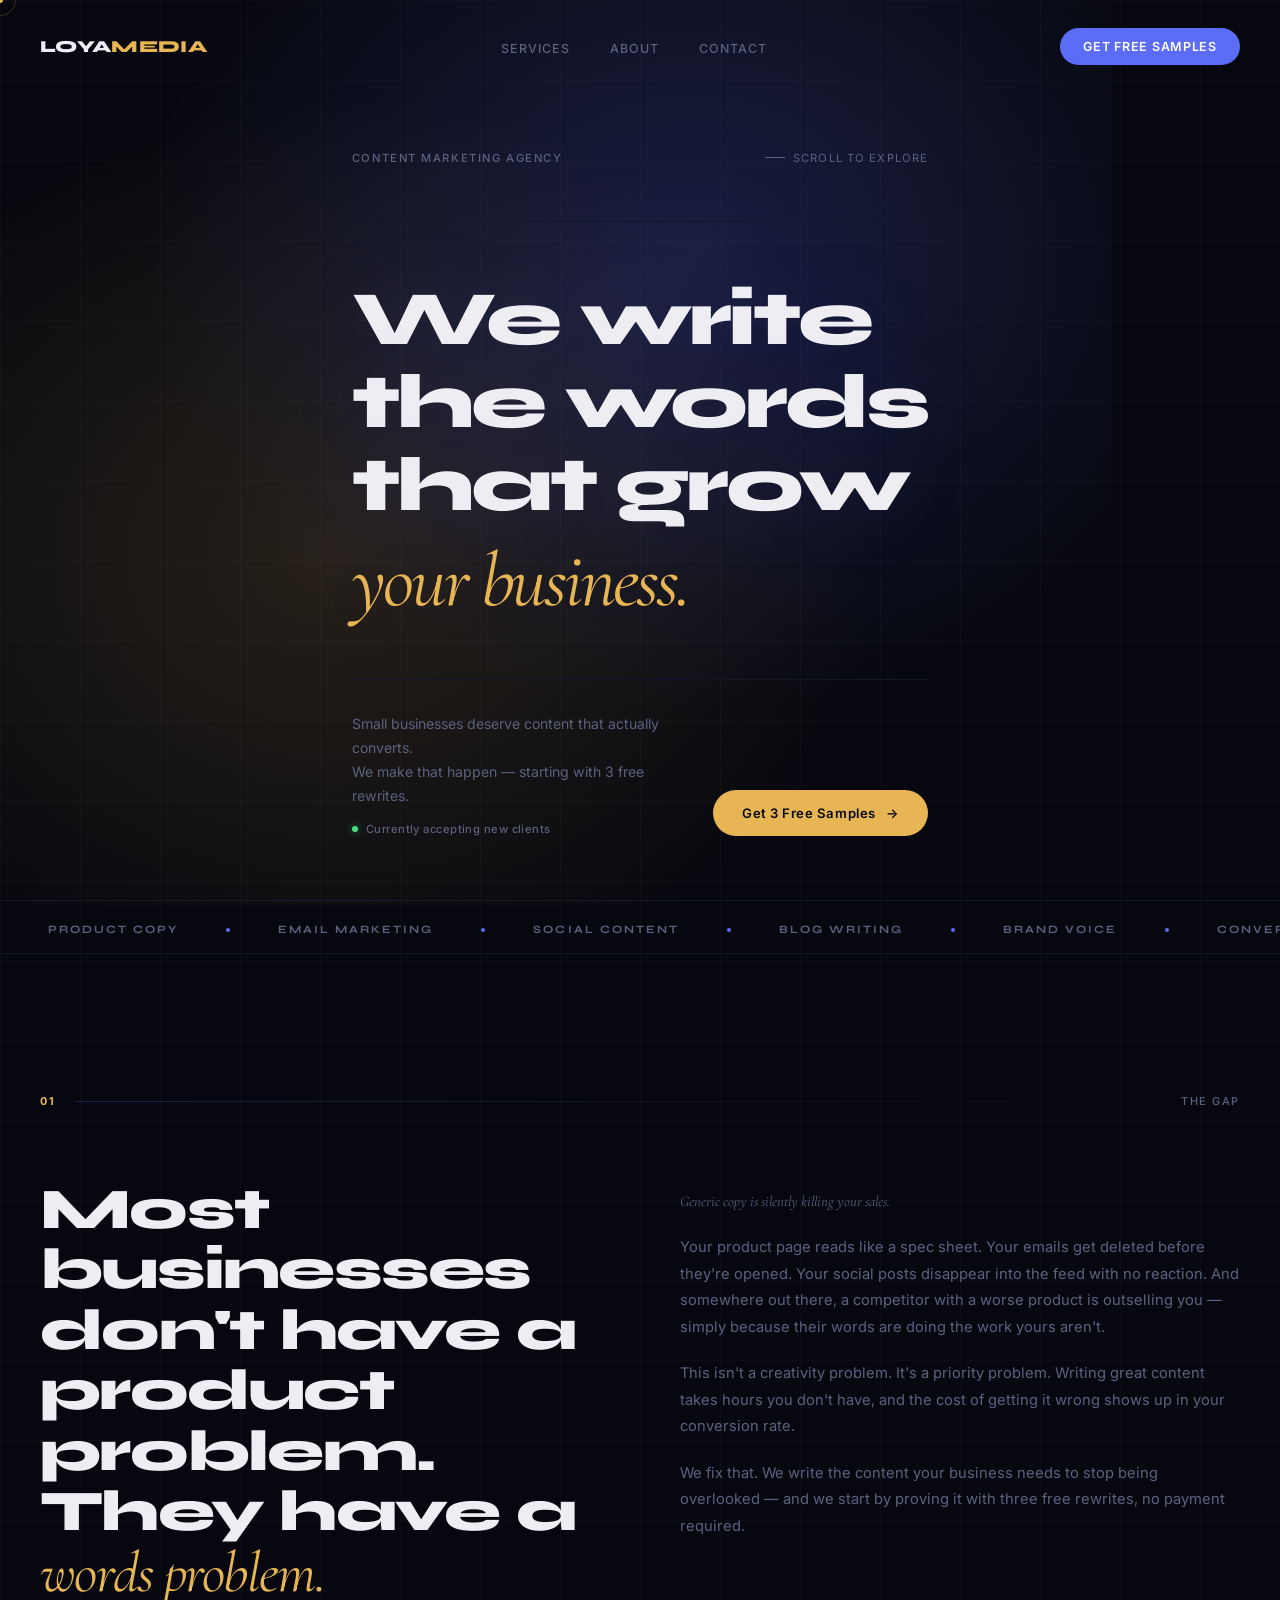
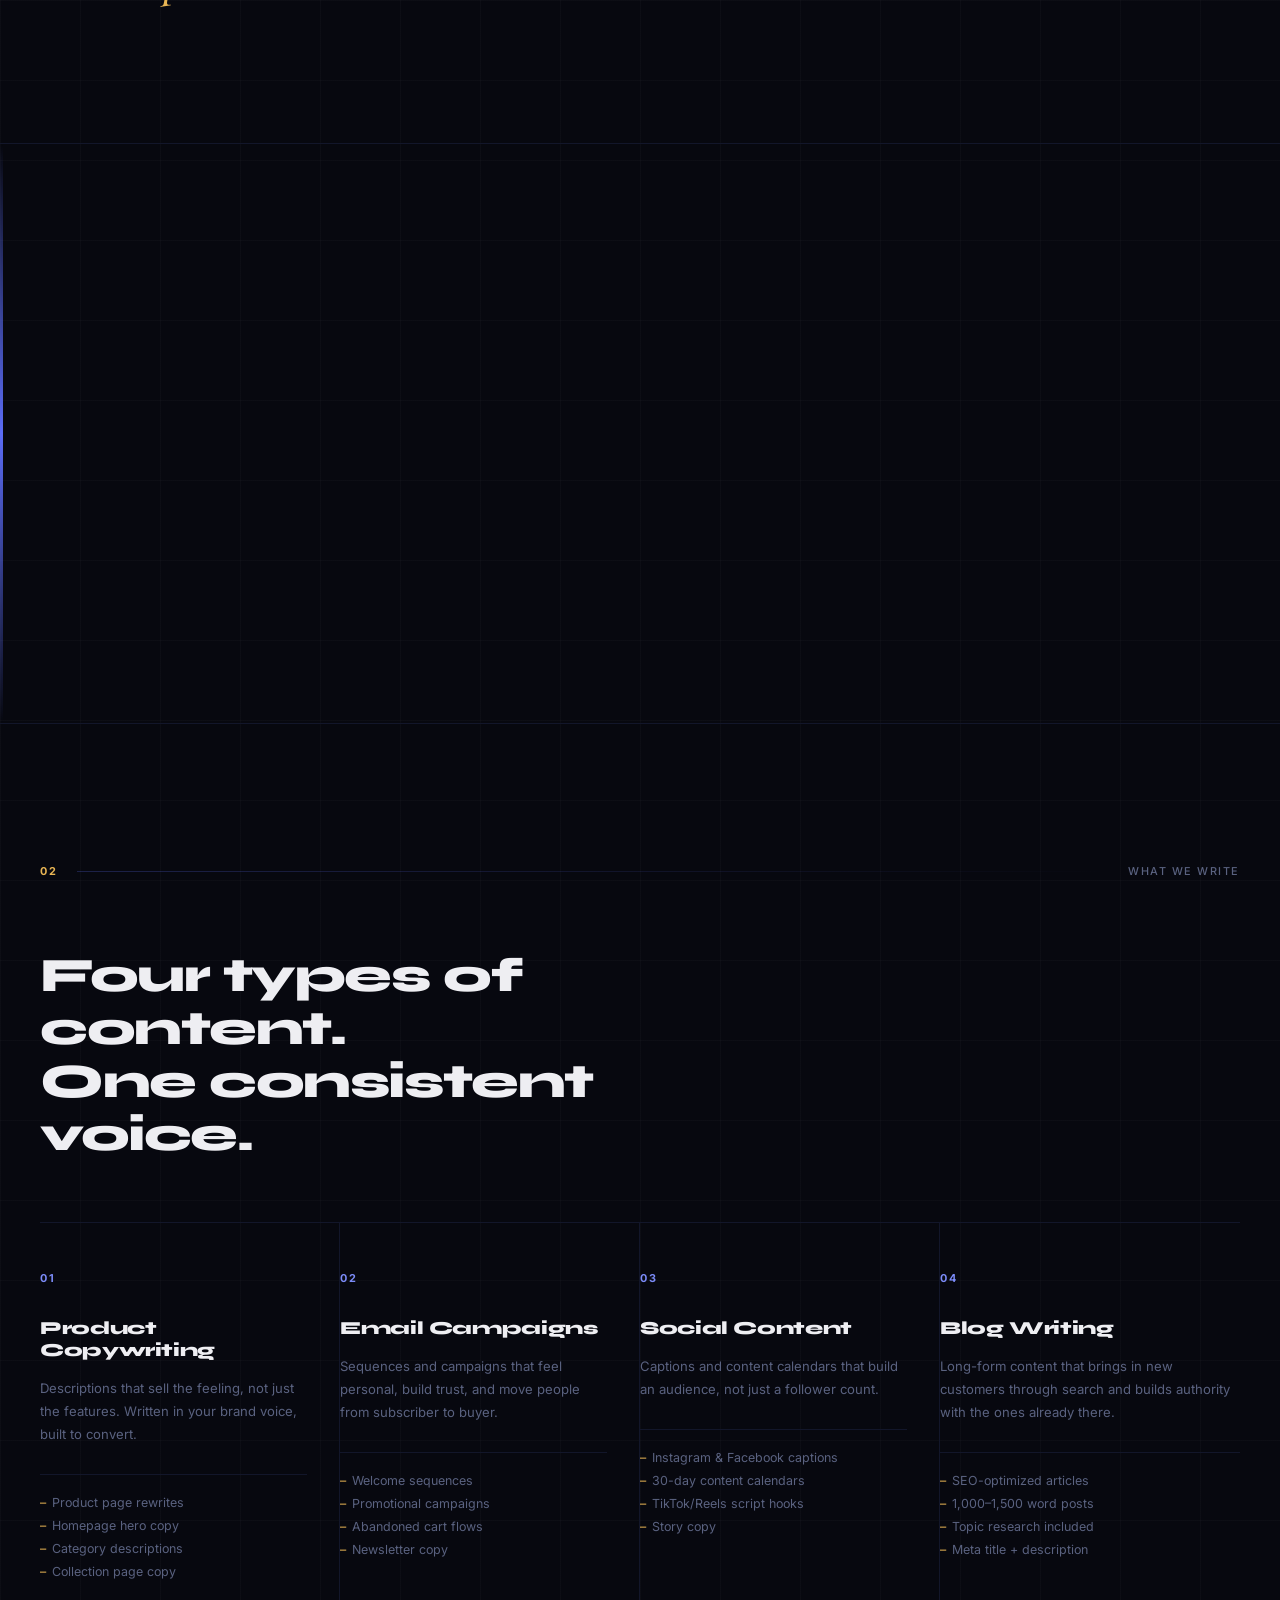
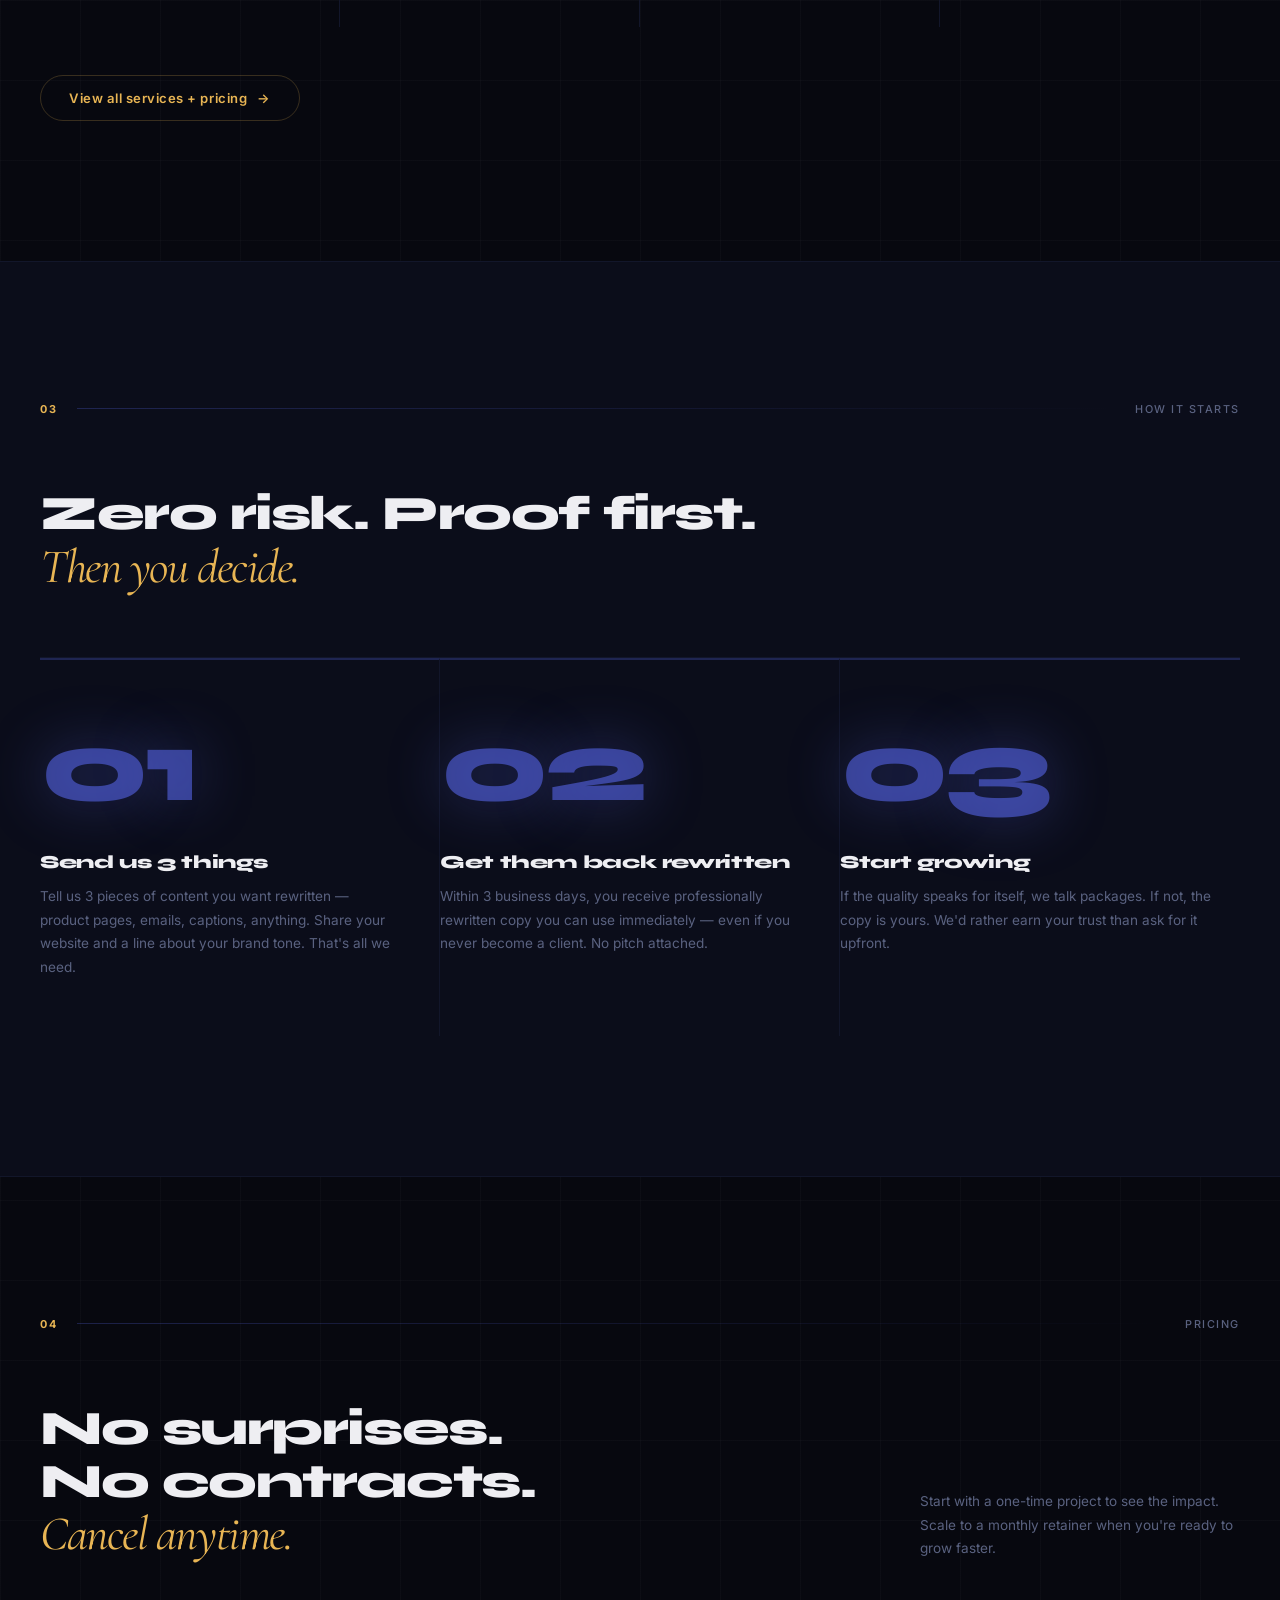
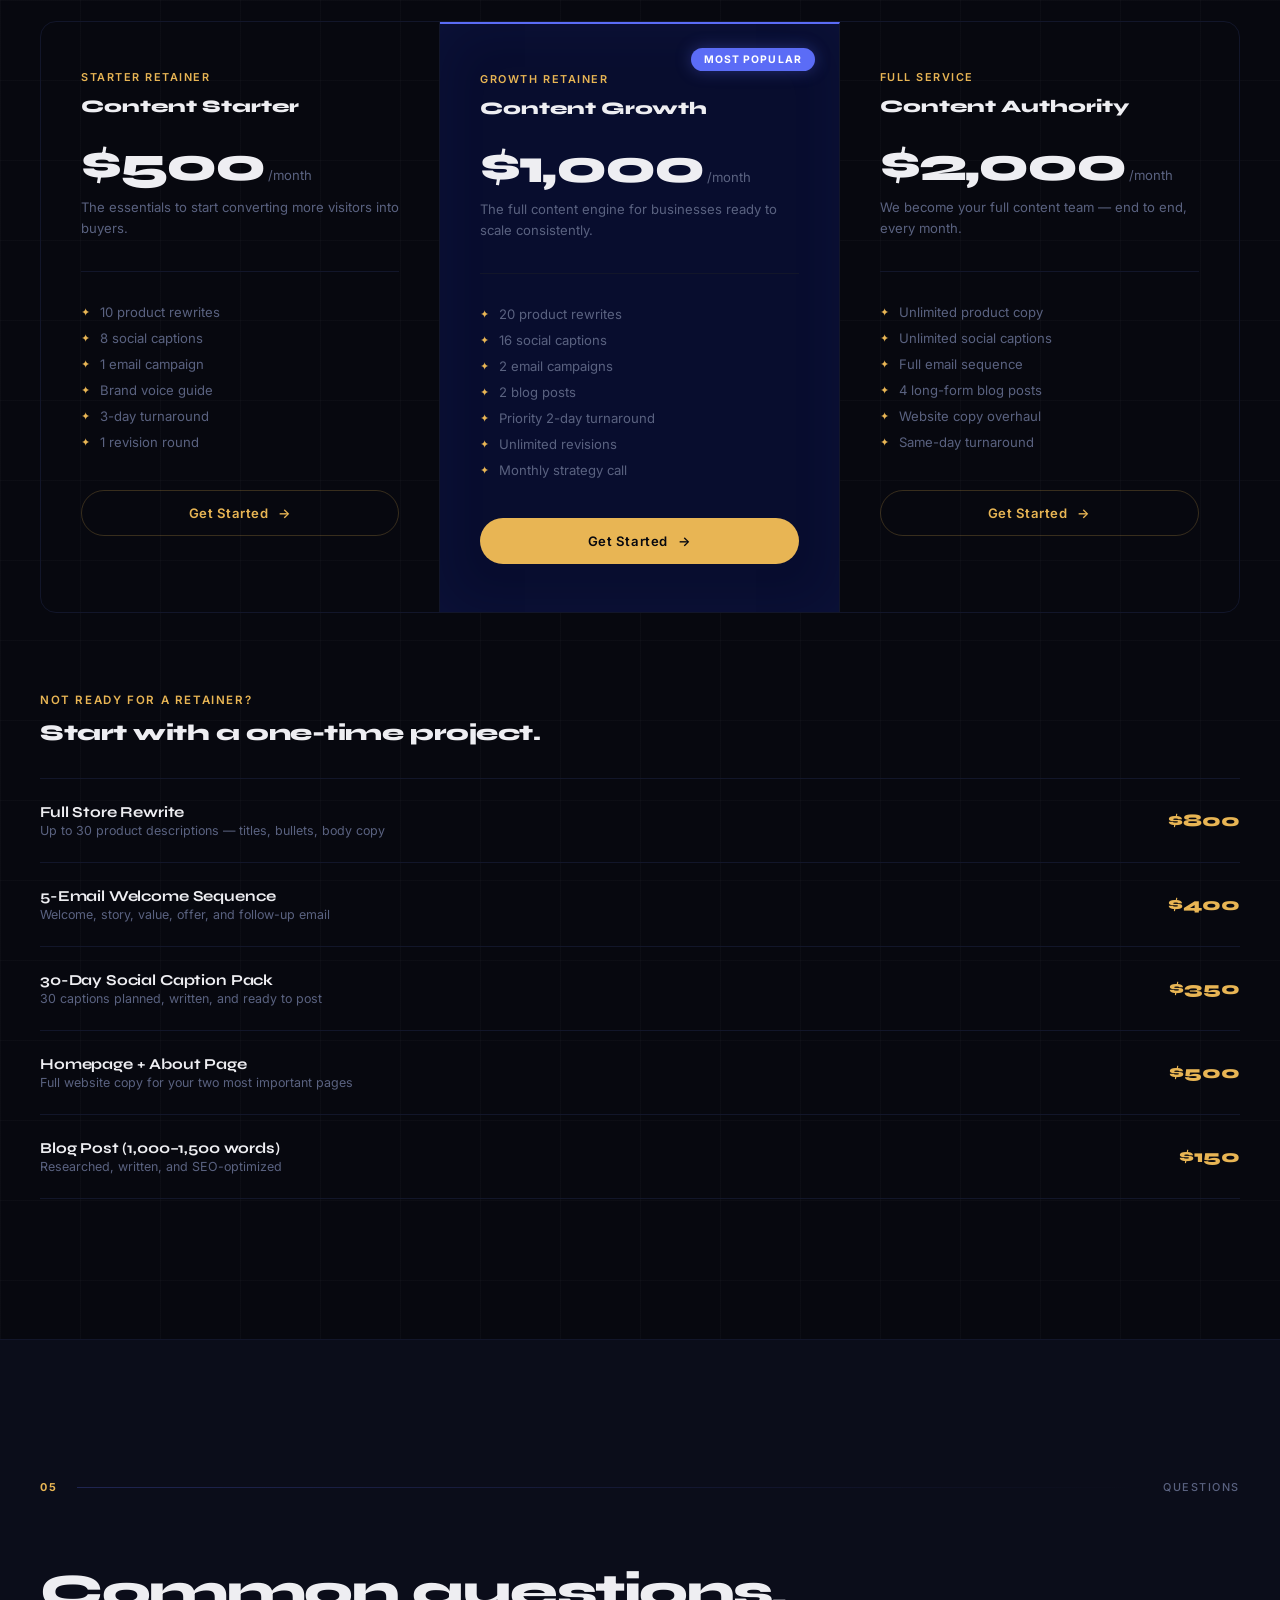
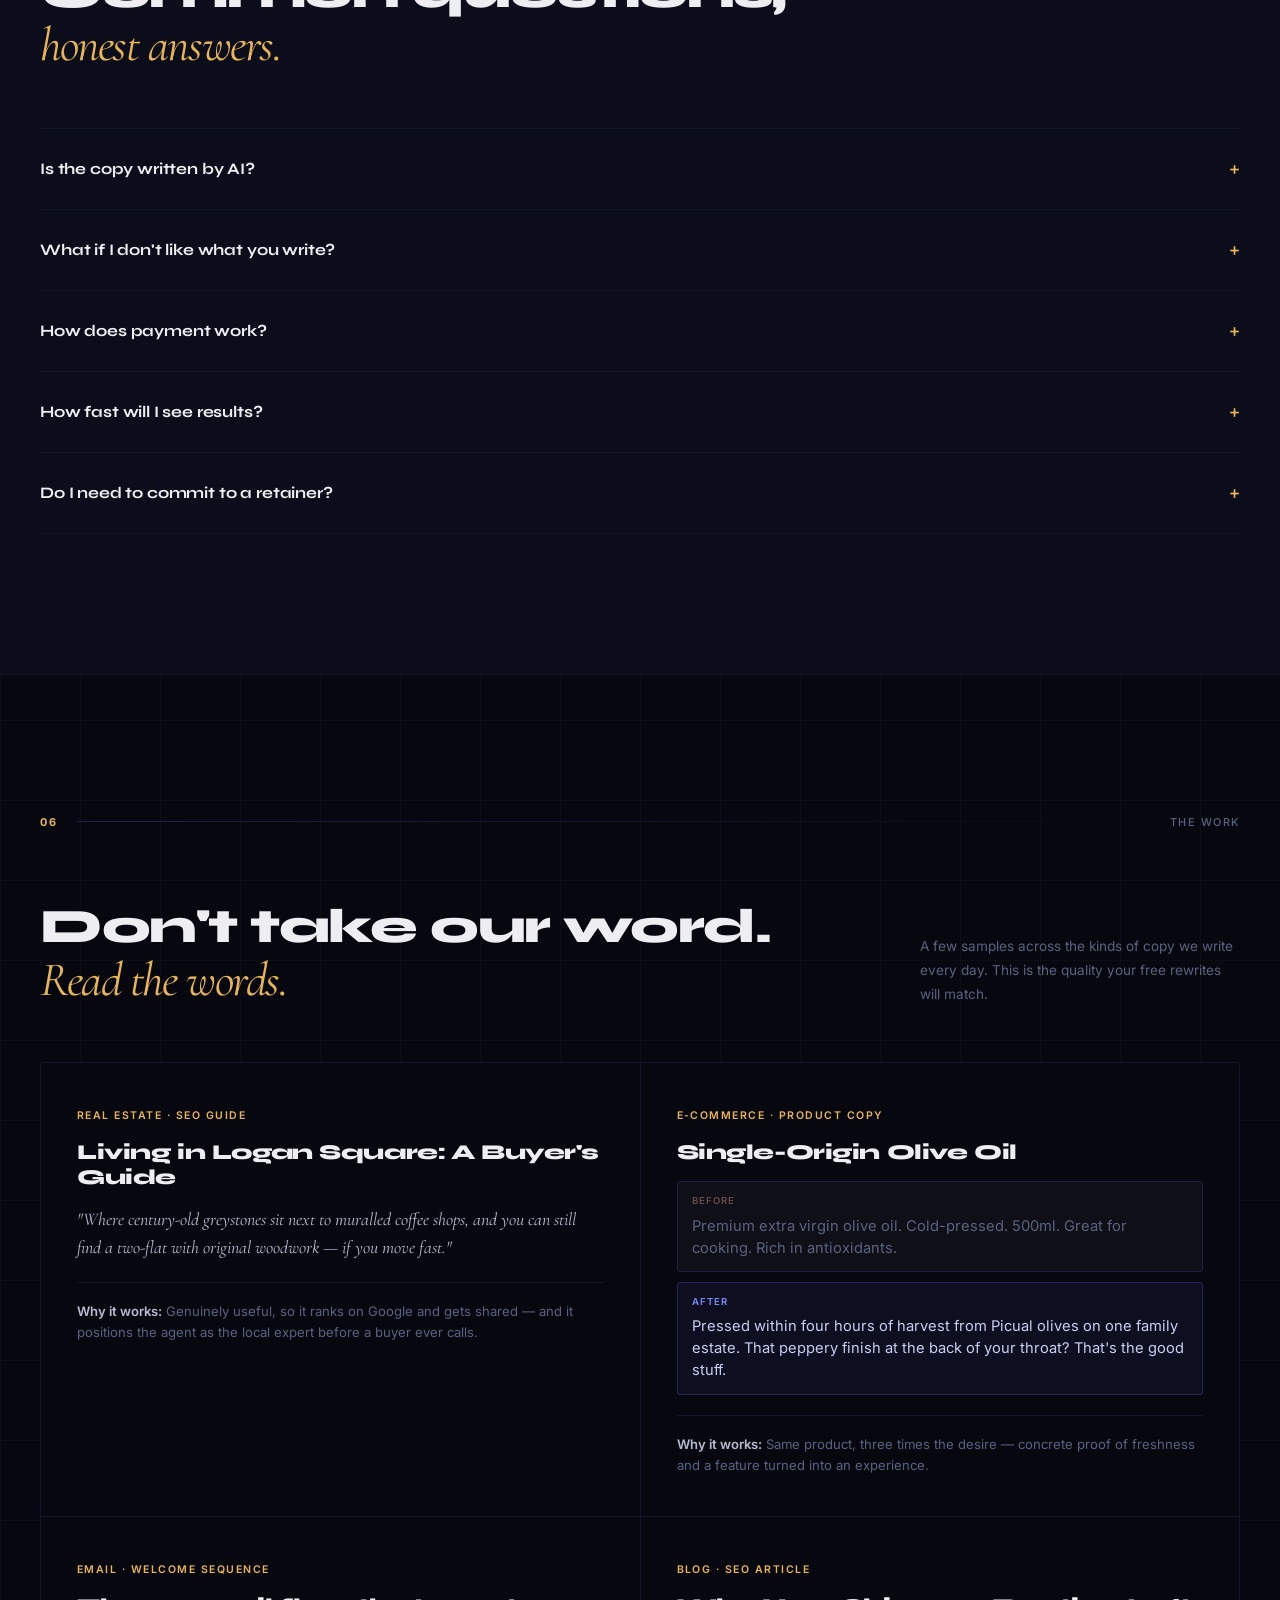
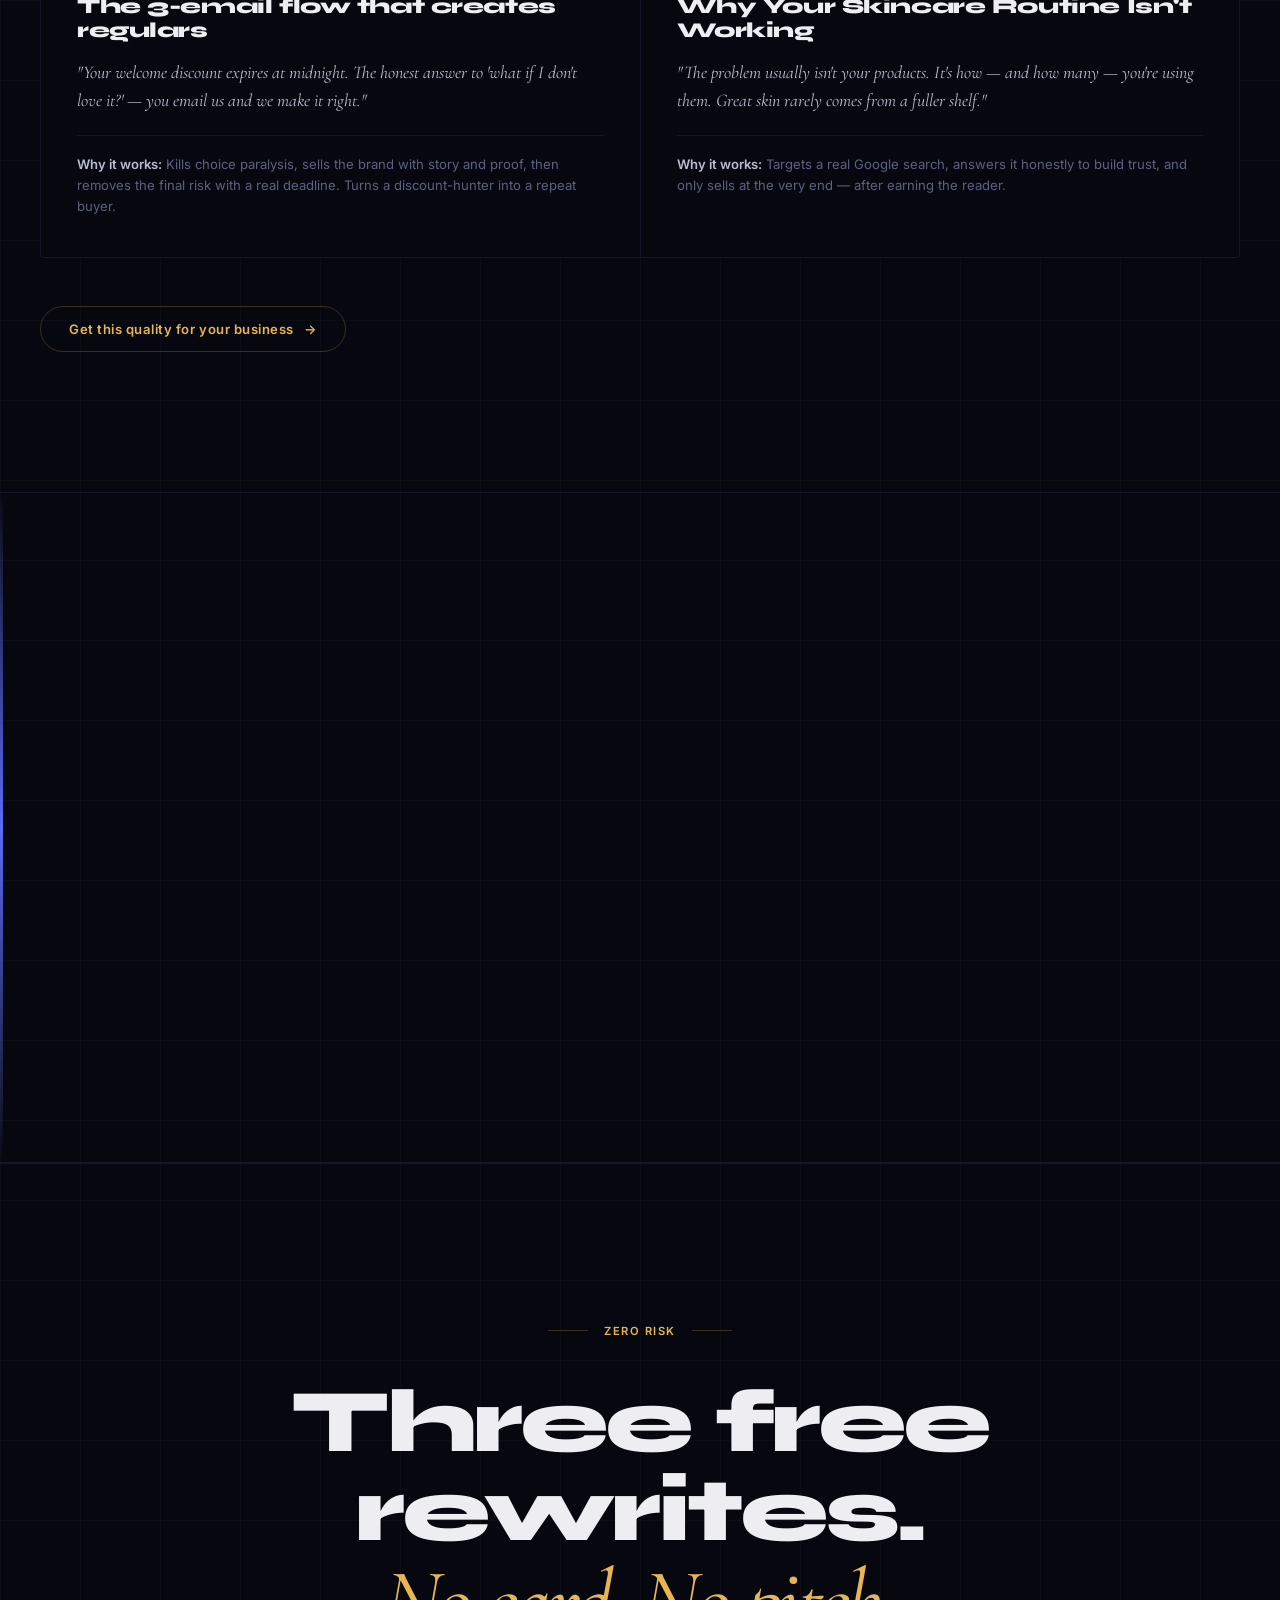
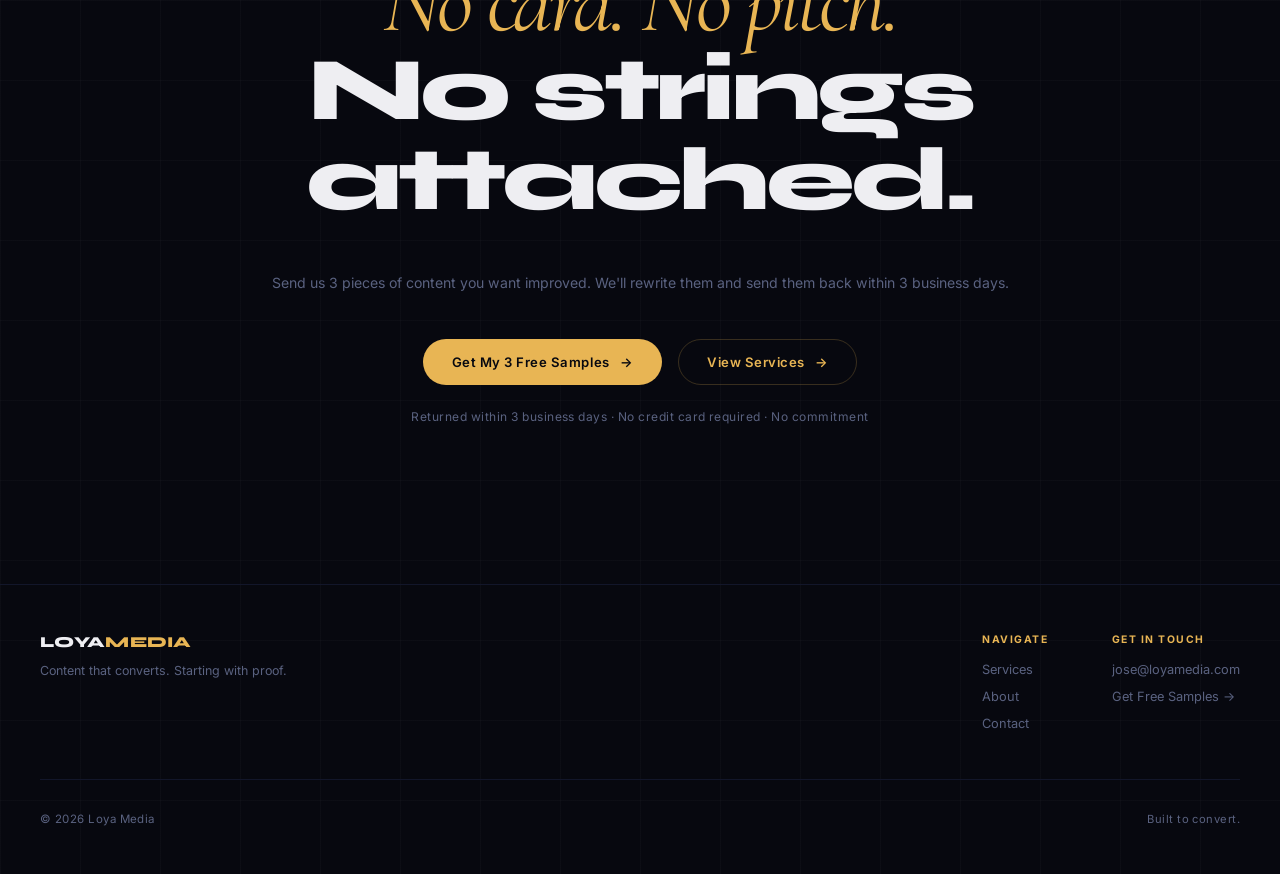
==== commit 21e80eaf: "Add favicon, social share previews, and structured data - Add brand favicon (favicon.svg) and apple-" ====
--- a/index.html
+++ b/index.html
@@ -5,10 +5,49 @@
   <meta name="viewport" content="width=device-width, initial-scale=1.0">
   <title>Loya Media — Content That Converts</title>
   <meta name="description" content="We write the words that grow your business. Product copy, email campaigns, and social content for small businesses ready to stop being overlooked.">
+  <link rel="canonical" href="https://loyamedia.com/">
+  <link rel="icon" type="image/svg+xml" href="favicon.svg">
+  <link rel="apple-touch-icon" href="apple-touch-icon.png">
+  <meta name="theme-color" content="#07080F">
+  <meta property="og:type" content="website">
+  <meta property="og:site_name" content="Loya Media">
+  <meta property="og:title" content="Loya Media — Content That Converts">
+  <meta property="og:description" content="We write the words that grow your business. Product copy, email campaigns, and social content for small businesses ready to stop being overlooked.">
+  <meta property="og:url" content="https://loyamedia.com/">
+  <meta property="og:image" content="https://loyamedia.com/og-image.png">
+  <meta property="og:image:width" content="1200">
+  <meta property="og:image:height" content="630">
+  <meta property="og:image:alt" content="Loya Media — We write the words that grow your business.">
+  <meta name="twitter:card" content="summary_large_image">
+  <meta name="twitter:title" content="Loya Media — Content That Converts">
+  <meta name="twitter:description" content="Product copy, email campaigns, and social content for small businesses — starting with 3 free rewrites.">
+  <meta name="twitter:image" content="https://loyamedia.com/og-image.png">
   <link rel="preconnect" href="https://fonts.googleapis.com">
   <link rel="preconnect" href="https://fonts.gstatic.com" crossorigin>
   <link href="https://fonts.googleapis.com/css2?family=Cormorant+Garamond:ital,wght@0,400;1,400;1,500&family=Syne:wght@700;800&family=Inter:wght@400;500;600&display=swap" rel="stylesheet">
+  <script>document.documentElement.classList.add('js');</script>
   <link rel="stylesheet" href="style.css">
+  <script type="application/ld+json">
+  {
+    "@context": "https://schema.org",
+    "@type": "ProfessionalService",
+    "name": "Loya Media",
+    "description": "Content marketing agency writing product copy, email campaigns, social content, and blog posts for small businesses.",
+    "url": "https://loyamedia.com/",
+    "email": "jose@loyamedia.com",
+    "logo": "https://loyamedia.com/apple-touch-icon.png",
+    "image": "https://loyamedia.com/og-image.png",
+    "priceRange": "$150-$2000",
+    "areaServed": "US",
+    "serviceType": ["Copywriting", "Email marketing", "Social media content", "Blog writing"],
+    "slogan": "We write the words that grow your business.",
+    "makesOffer": [
+      { "@type": "Offer", "name": "Content Starter Retainer", "price": "500", "priceCurrency": "USD" },
+      { "@type": "Offer", "name": "Content Growth Retainer", "price": "1000", "priceCurrency": "USD" },
+      { "@type": "Offer", "name": "Content Authority Retainer", "price": "2000", "priceCurrency": "USD" }
+    ]
+  }
+  </script>
 </head>
 <body>
 
@@ -198,72 +237,11 @@
   </div>
 </section>
 
-<!-- ── 03 — WHO WE WRITE FOR ─────────────────── -->
-<section>
+<!-- ── 03 — HOW IT STARTS ─────────────────────── -->
+<section style="background:var(--surface);border-top:1px solid var(--border);border-bottom:1px solid var(--border);">
   <div class="container">
     <div class="chapter-label reveal">
       <span class="chapter-num">03</span>
-      <span class="chapter-line"></span>
-      <span class="chapter-name">Who We Write For</span>
-    </div>
-
-    <div style="display:flex;justify-content:space-between;align-items:flex-end;margin-bottom:60px;flex-wrap:wrap;gap:24px;">
-      <h2 class="reveal" style="font-family:var(--font-display);font-size:clamp(1.8rem,4vw,3rem);font-weight:800;letter-spacing:-0.03em;line-height:1.1;color:var(--text);">
-        We go deep in<br>
-        <span style="font-family:var(--font-serif);font-style:italic;font-weight:400;color:var(--gold);">three industries.</span>
-      </h2>
-      <p class="reveal" style="max-width:340px;font-size:0.85rem;color:var(--muted);line-height:1.75;">
-        Specialists beat generalists. We study these markets every single day — so your copy sounds like it was written by someone who knows your customers. Because it was.
-      </p>
-    </div>
-
-    <div class="niche-cols">
-      <div class="service-col reveal">
-        <span class="service-col-num">Niche 01</span>
-        <h3>Real Estate</h3>
-        <p>Your name, your neighborhoods, your listings — written so buyers find you before they find Zillow.</p>
-        <ul>
-          <li>Neighborhood &amp; buyer guides</li>
-          <li>Listing descriptions that sell the home</li>
-          <li>Agent bios &amp; About pages</li>
-          <li>Market update newsletters</li>
-        </ul>
-      </div>
-      <div class="service-col reveal delay-1">
-        <span class="service-col-num">Niche 02</span>
-        <h3>Health &amp; Aesthetics</h3>
-        <p>Dental, med spa, and wellness practices that want to sound human — and give a nervous new patient a reason to book.</p>
-        <ul>
-          <li>"What to expect" treatment guides</li>
-          <li>Service pages in plain English</li>
-          <li>New-patient welcome emails</li>
-          <li>Blog posts that rank on Google</li>
-        </ul>
-      </div>
-      <div class="service-col reveal delay-2">
-        <span class="service-col-num">Niche 03</span>
-        <h3>E-commerce &amp; DTC</h3>
-        <p>Product stories that turn browsers into buyers — and one-time buyers into regulars.</p>
-        <ul>
-          <li>Product page rewrites</li>
-          <li>Abandoned cart &amp; welcome flows</li>
-          <li>Brand story pages</li>
-          <li>Collection descriptions</li>
-        </ul>
-      </div>
-    </div>
-
-    <p class="reveal" style="margin-top:32px;font-size:0.8rem;color:var(--muted);">
-      Not in one of these industries? We take on a limited number of projects outside them — the 3 free samples work exactly the same.
-    </p>
-  </div>
-</section>
-
-<!-- ── 04 — HOW IT STARTS ─────────────────────── -->
-<section style="background:var(--surface);border-top:1px solid var(--border);border-bottom:1px solid var(--border);">
-  <div class="container">
-    <div class="chapter-label reveal">
-      <span class="chapter-num">04</span>
       <span class="chapter-line"></span>
       <span class="chapter-name">How It Starts</span>
     </div>
@@ -299,7 +277,7 @@
 <section>
   <div class="container">
     <div class="chapter-label reveal">
-      <span class="chapter-num">05</span>
+      <span class="chapter-num">04</span>
       <span class="chapter-line"></span>
       <span class="chapter-name">Pricing</span>
     </div>
@@ -426,7 +404,7 @@
 <section style="background:var(--surface);border-top:1px solid var(--border);border-bottom:1px solid var(--border);">
   <div class="container">
     <div class="chapter-label reveal">
-      <span class="chapter-num">06</span>
+      <span class="chapter-num">05</span>
       <span class="chapter-line"></span>
       <span class="chapter-name">Questions</span>
     </div>
@@ -464,7 +442,7 @@
 <section>
   <div class="container">
     <div class="chapter-label reveal">
-      <span class="chapter-num">07</span>
+      <span class="chapter-num">06</span>
       <span class="chapter-line"></span>
       <span class="chapter-name">The Work</span>
     </div>
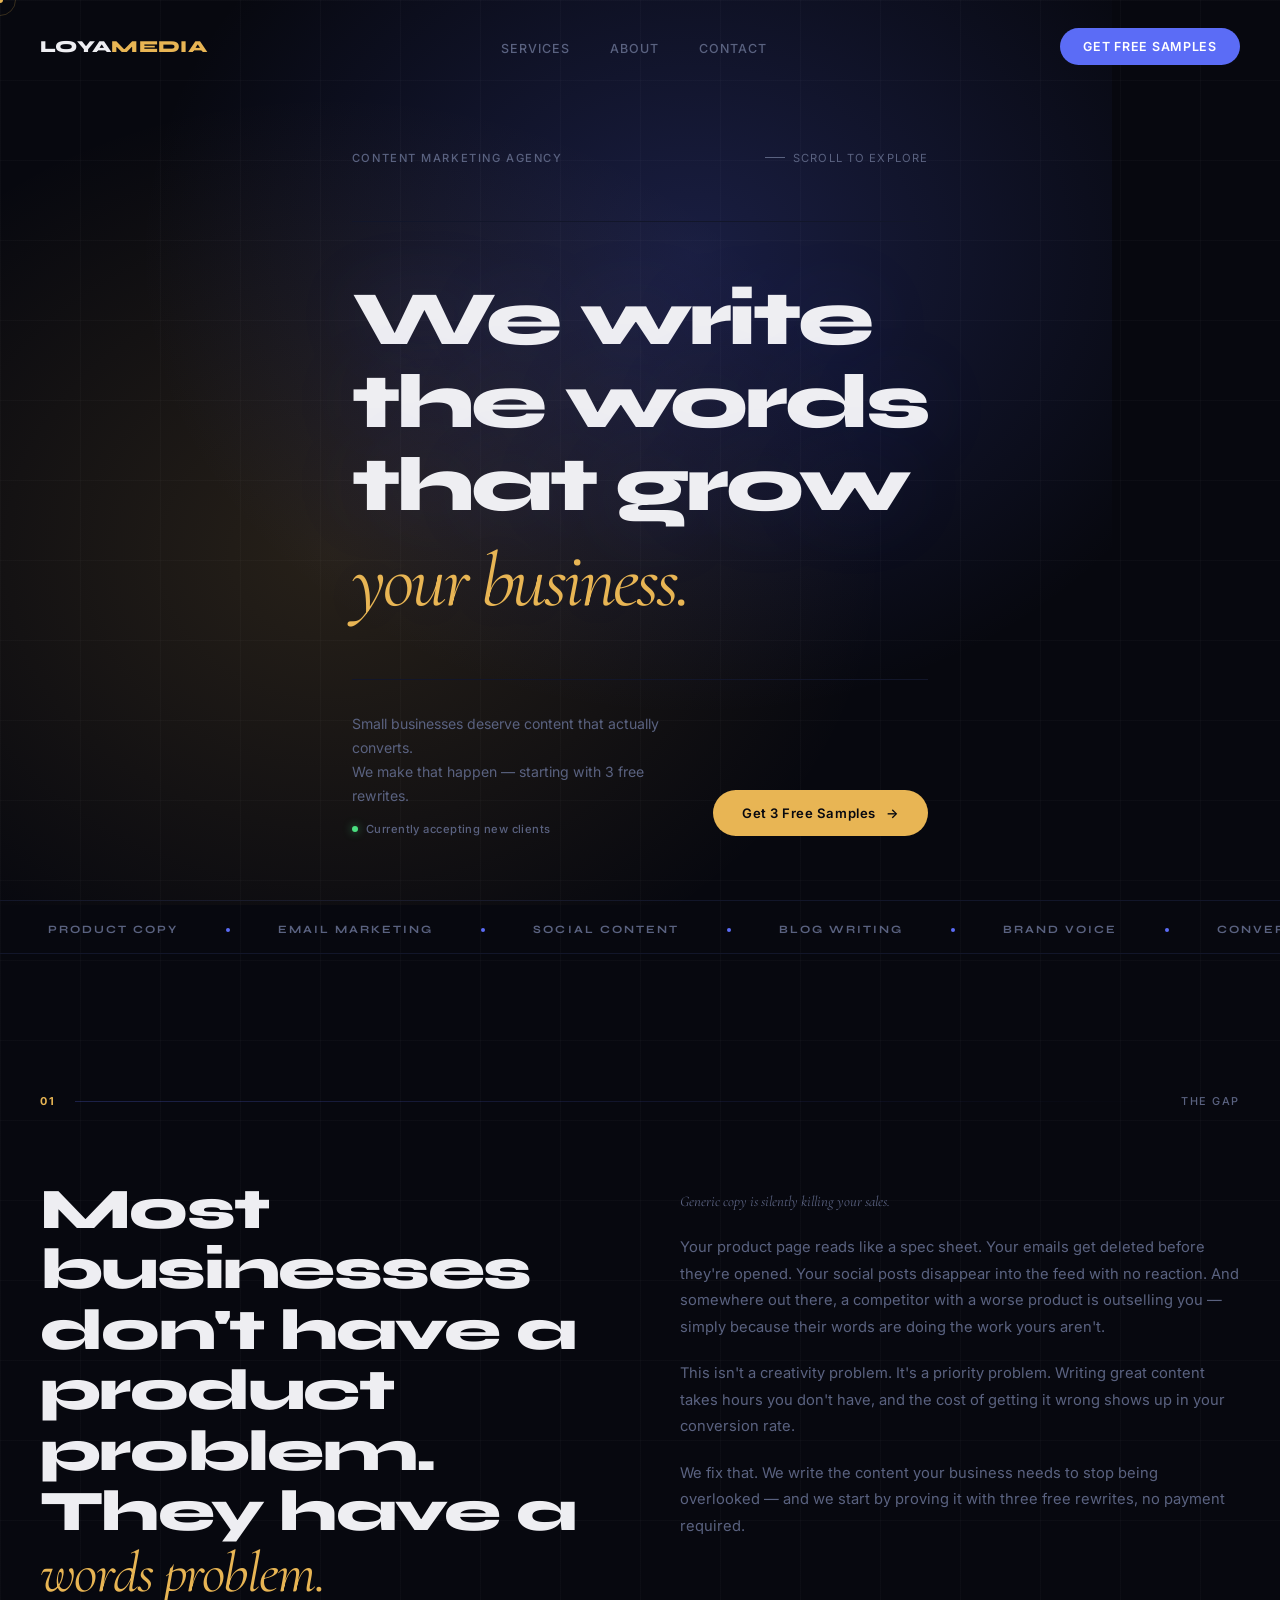
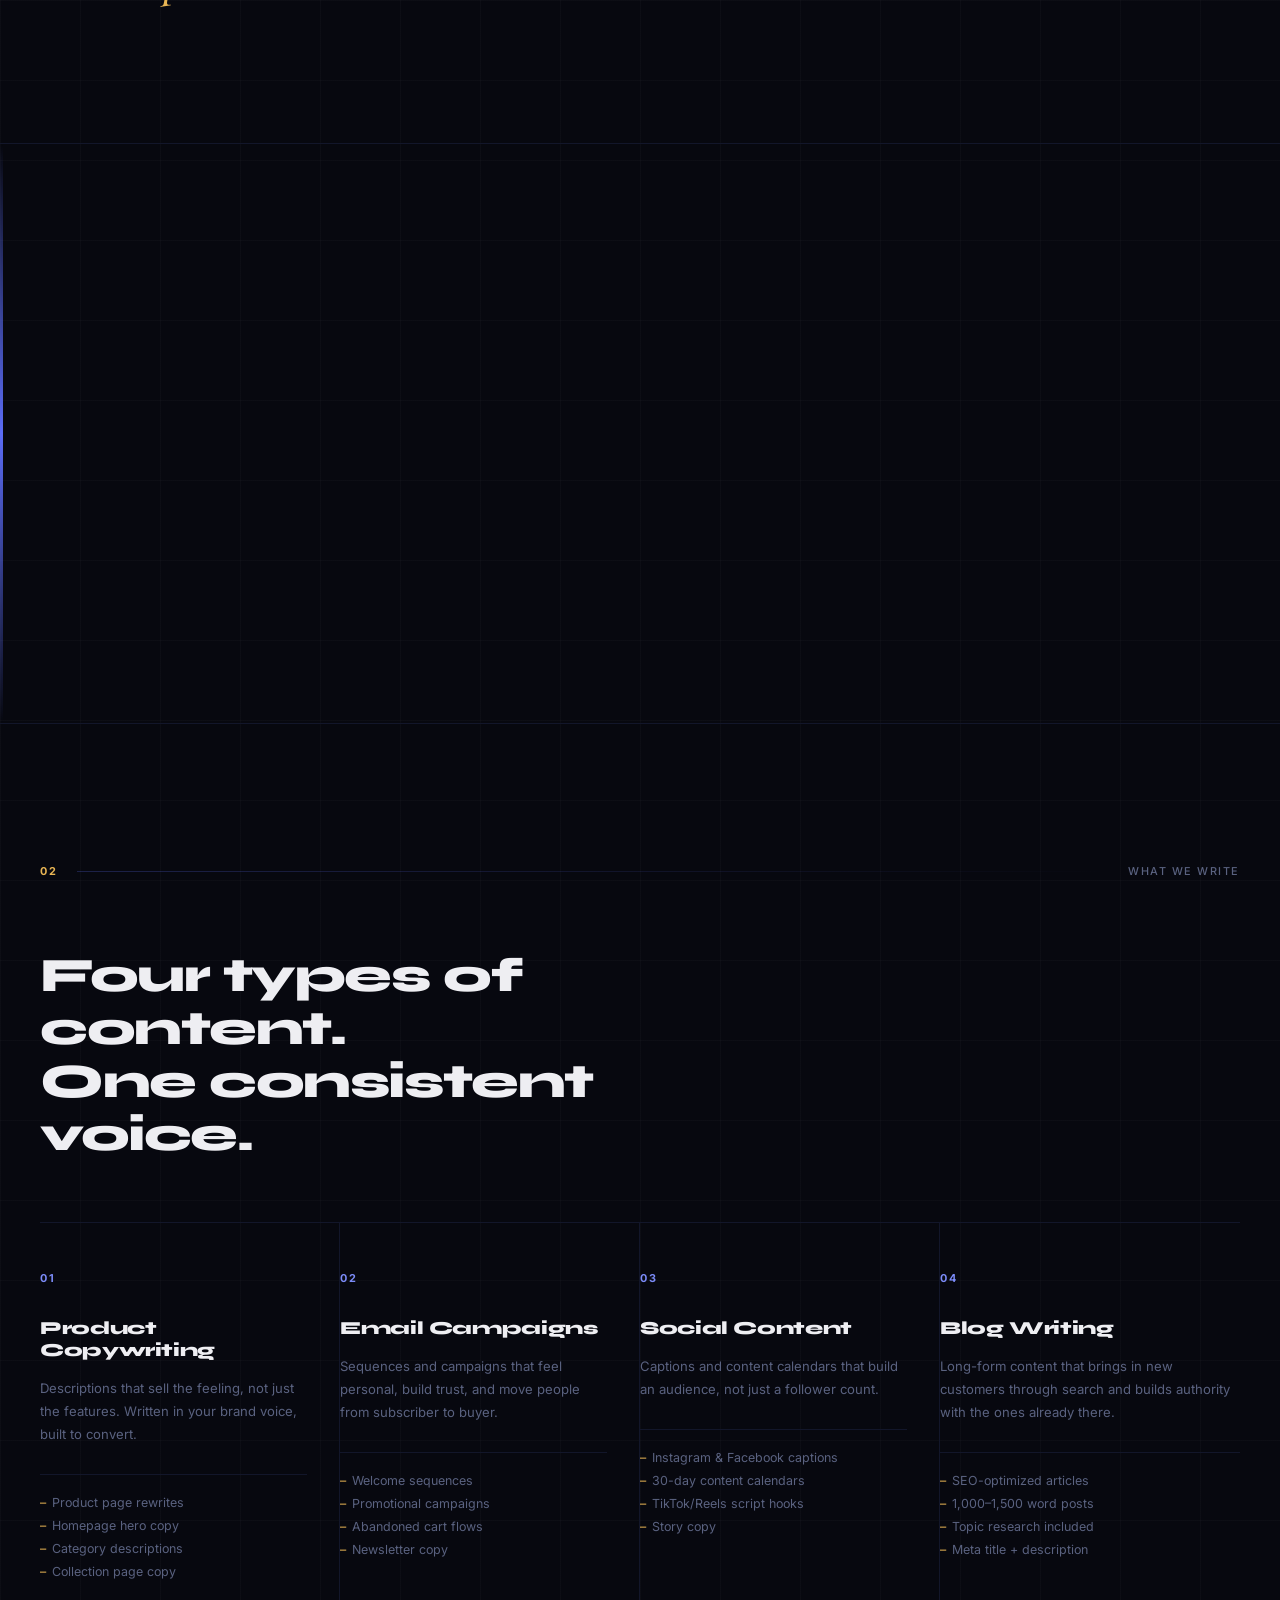
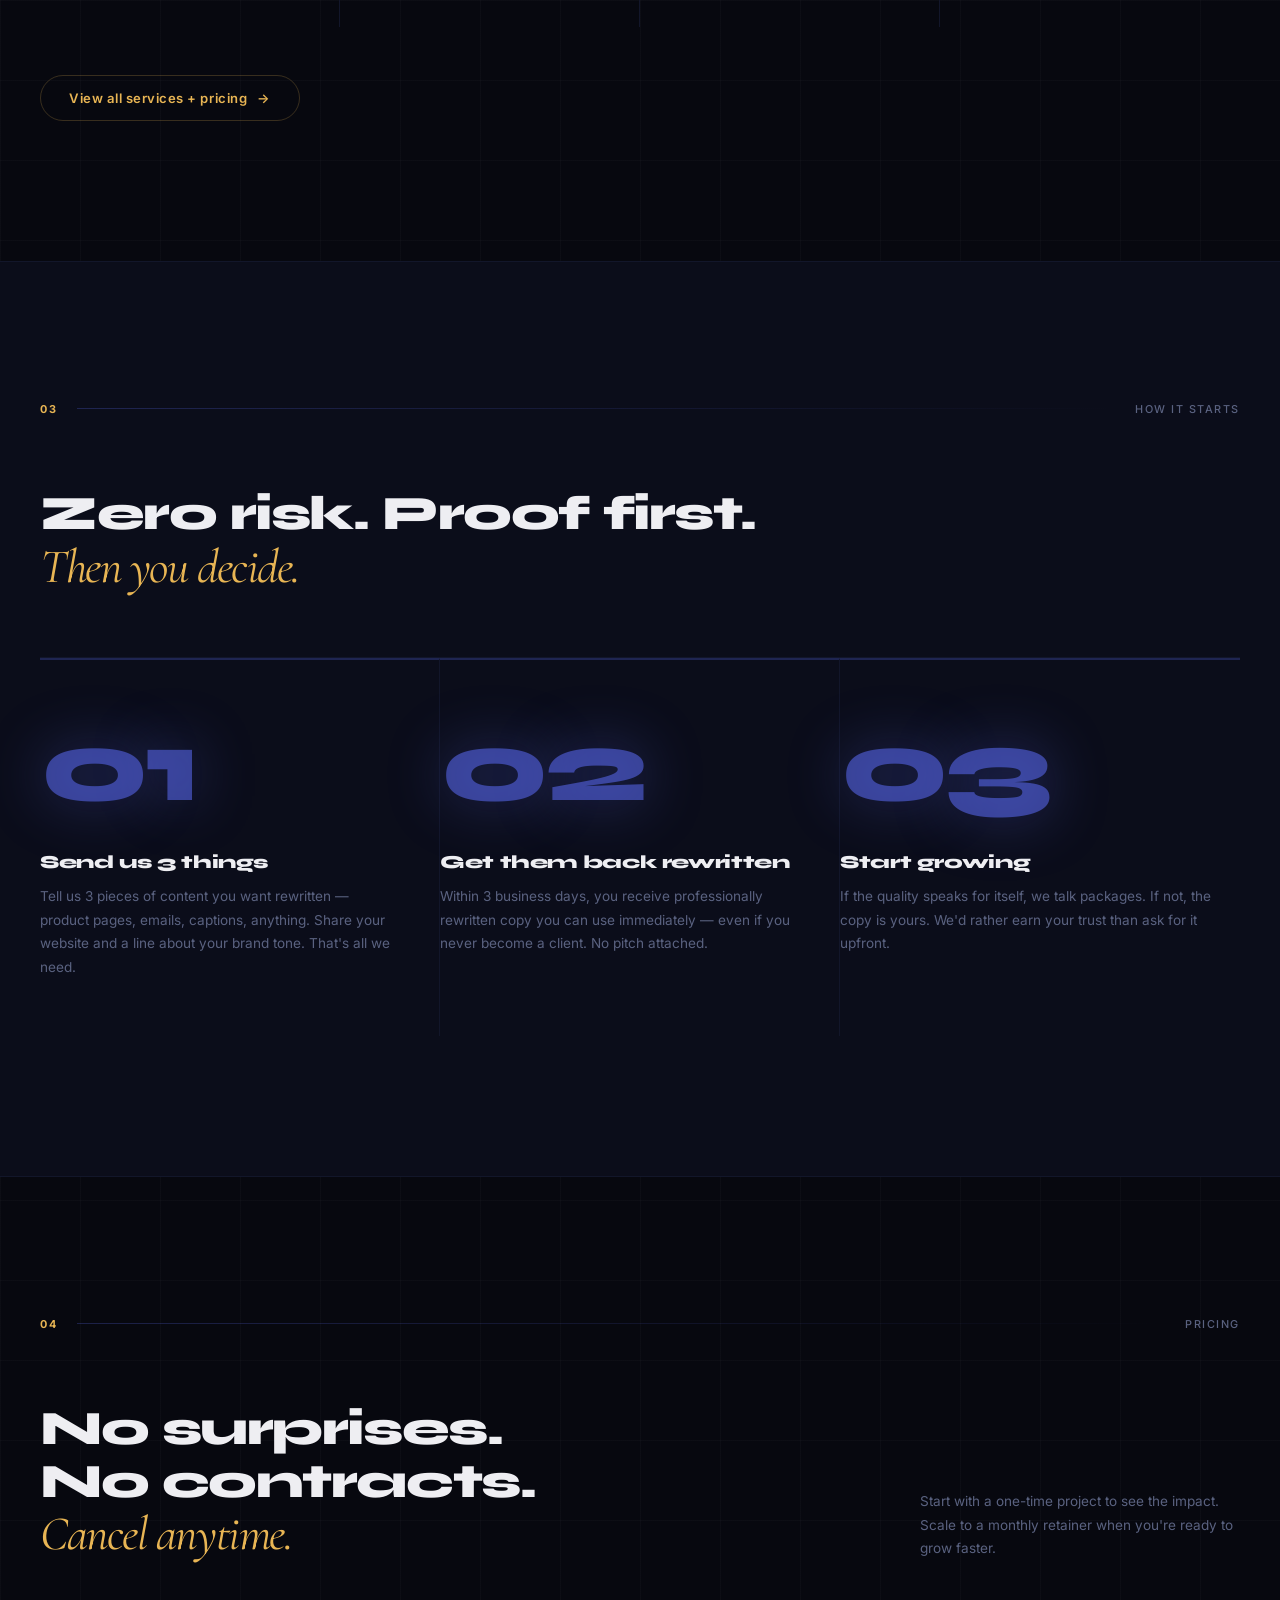
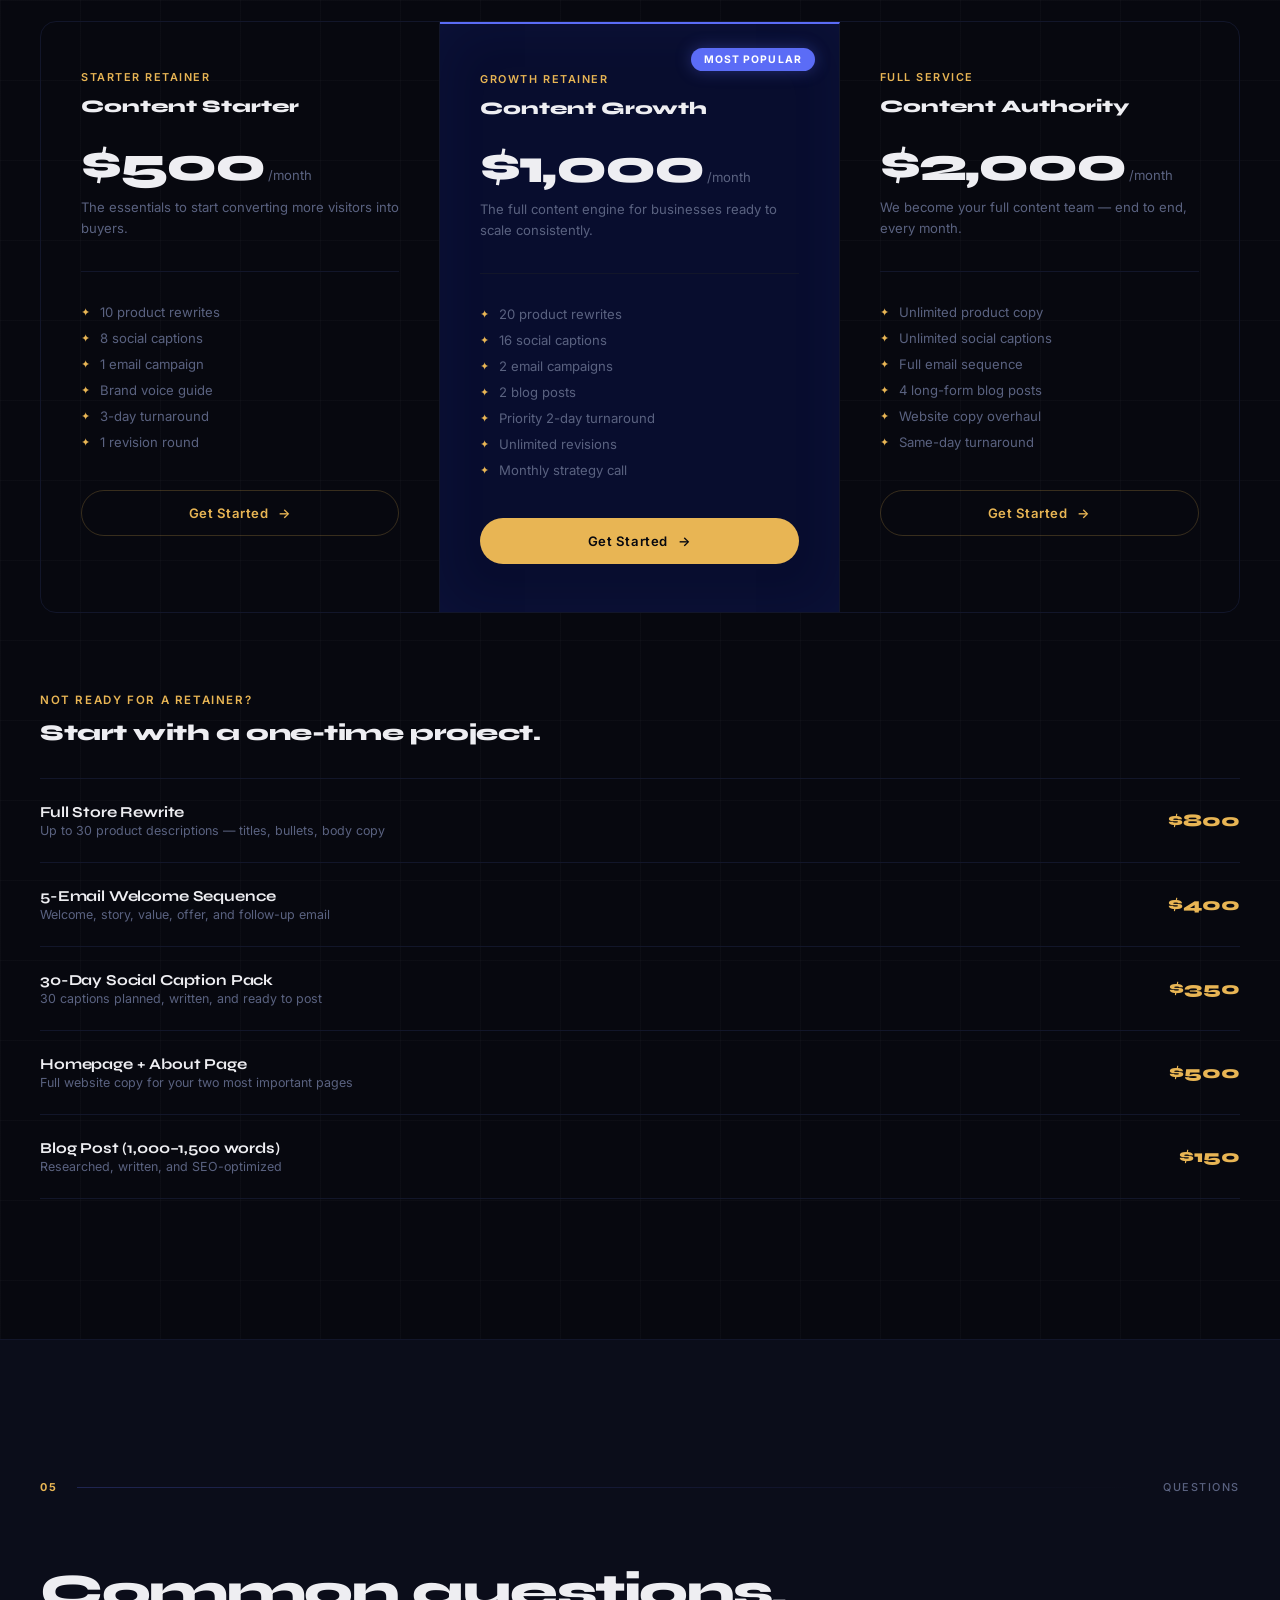
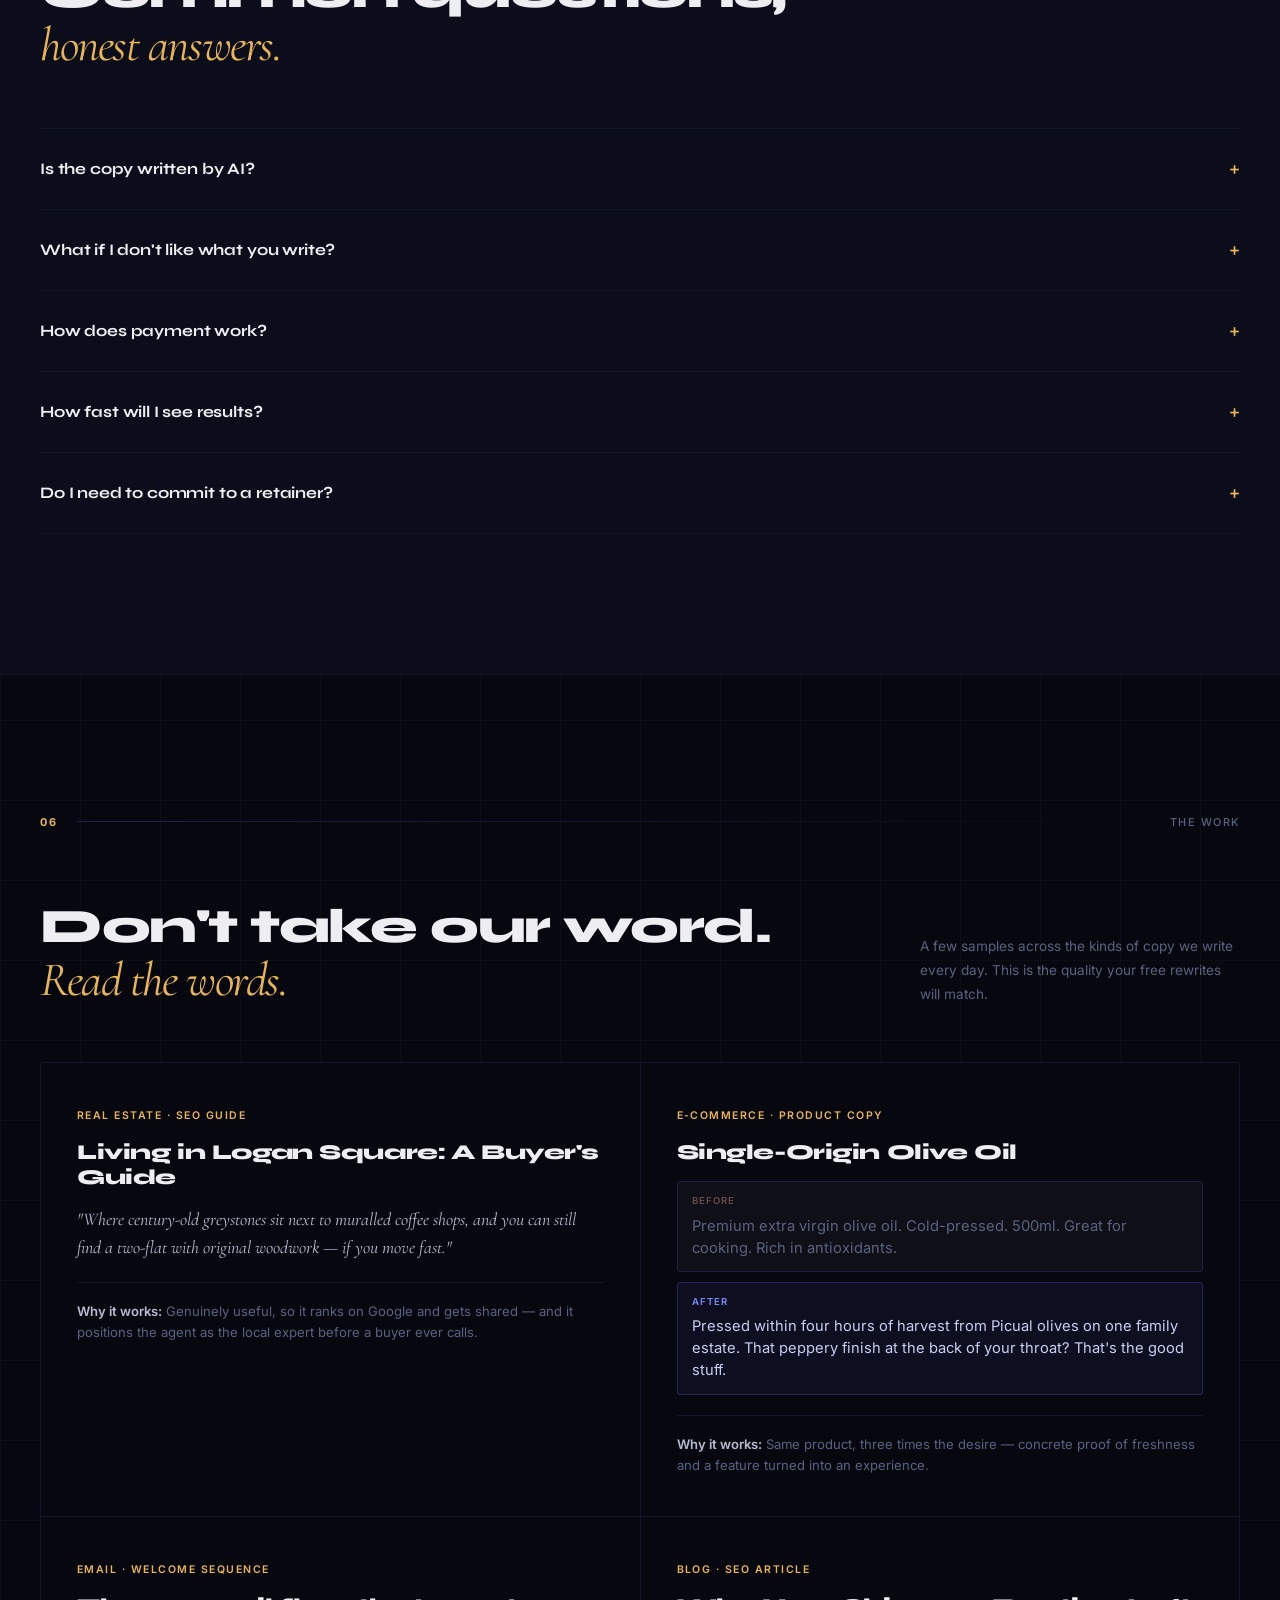
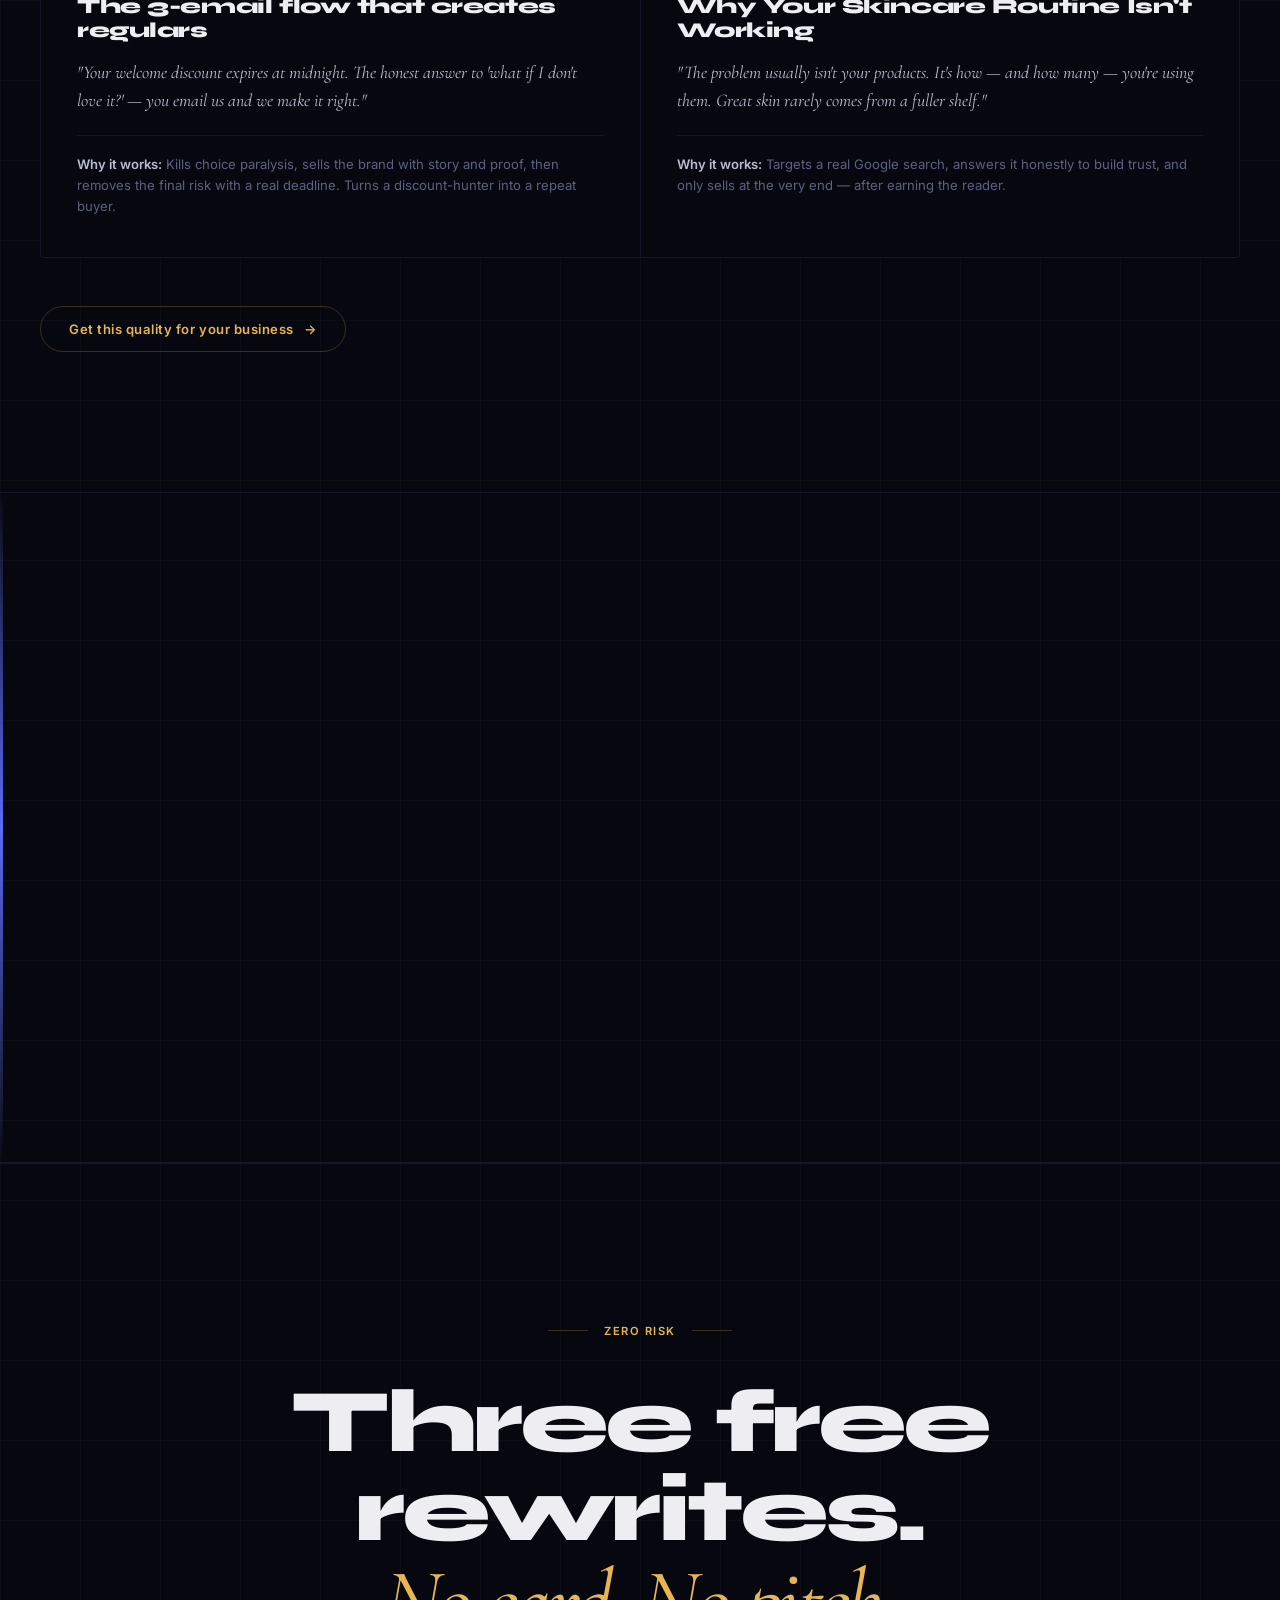
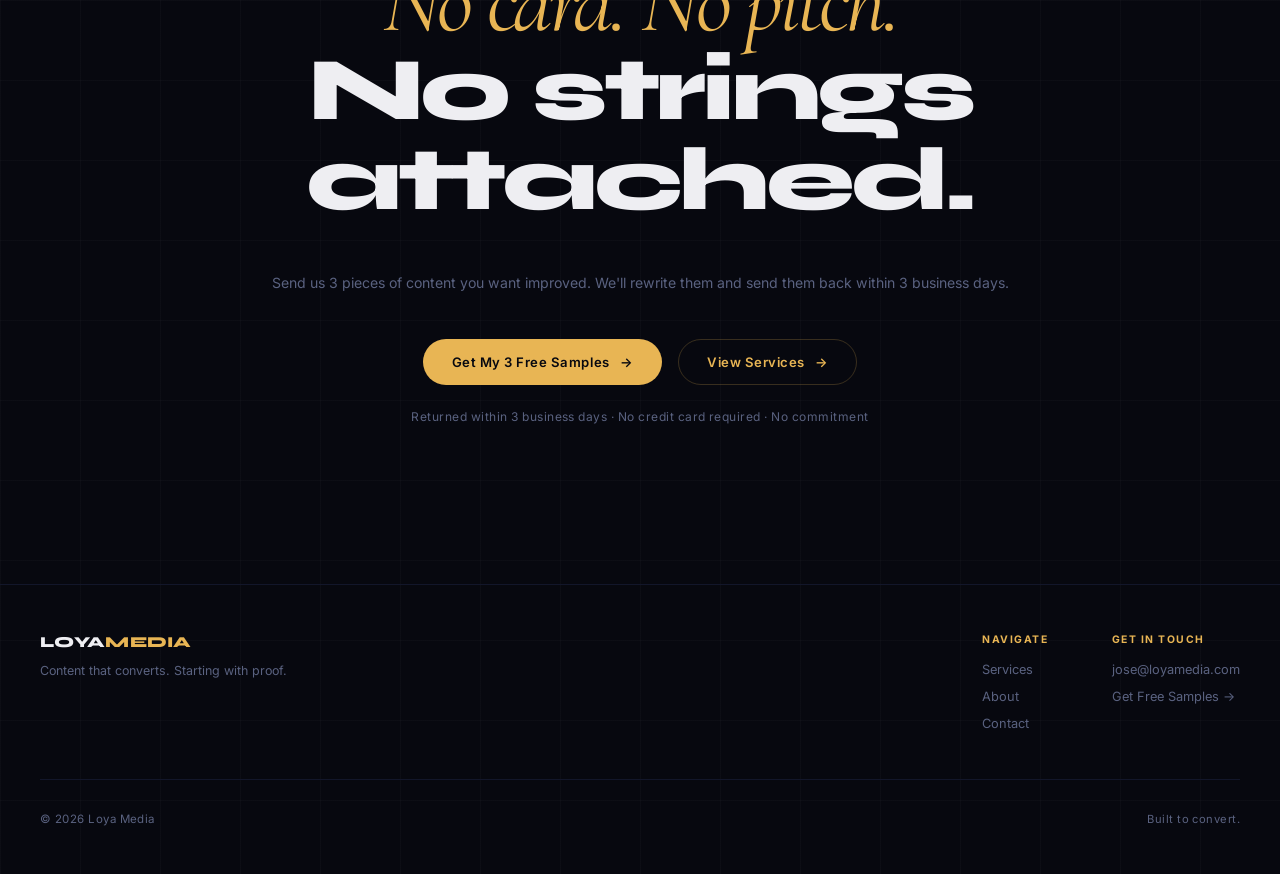
==== commit 751fdd8b: "Fix cursor/no-JS/reduced-motion safety - Native cursor was globally hidden (cursor:none); now only h" ====
--- a/index.html
+++ b/index.html
@@ -5,49 +5,11 @@
   <meta name="viewport" content="width=device-width, initial-scale=1.0">
   <title>Loya Media — Content That Converts</title>
   <meta name="description" content="We write the words that grow your business. Product copy, email campaigns, and social content for small businesses ready to stop being overlooked.">
-  <link rel="canonical" href="https://loyamedia.com/">
-  <link rel="icon" type="image/svg+xml" href="favicon.svg">
-  <link rel="apple-touch-icon" href="apple-touch-icon.png">
-  <meta name="theme-color" content="#07080F">
-  <meta property="og:type" content="website">
-  <meta property="og:site_name" content="Loya Media">
-  <meta property="og:title" content="Loya Media — Content That Converts">
-  <meta property="og:description" content="We write the words that grow your business. Product copy, email campaigns, and social content for small businesses ready to stop being overlooked.">
-  <meta property="og:url" content="https://loyamedia.com/">
-  <meta property="og:image" content="https://loyamedia.com/og-image.png">
-  <meta property="og:image:width" content="1200">
-  <meta property="og:image:height" content="630">
-  <meta property="og:image:alt" content="Loya Media — We write the words that grow your business.">
-  <meta name="twitter:card" content="summary_large_image">
-  <meta name="twitter:title" content="Loya Media — Content That Converts">
-  <meta name="twitter:description" content="Product copy, email campaigns, and social content for small businesses — starting with 3 free rewrites.">
-  <meta name="twitter:image" content="https://loyamedia.com/og-image.png">
   <link rel="preconnect" href="https://fonts.googleapis.com">
   <link rel="preconnect" href="https://fonts.gstatic.com" crossorigin>
   <link href="https://fonts.googleapis.com/css2?family=Cormorant+Garamond:ital,wght@0,400;1,400;1,500&family=Syne:wght@700;800&family=Inter:wght@400;500;600&display=swap" rel="stylesheet">
   <script>document.documentElement.classList.add('js');</script>
   <link rel="stylesheet" href="style.css">
-  <script type="application/ld+json">
-  {
-    "@context": "https://schema.org",
-    "@type": "ProfessionalService",
-    "name": "Loya Media",
-    "description": "Content marketing agency writing product copy, email campaigns, social content, and blog posts for small businesses.",
-    "url": "https://loyamedia.com/",
-    "email": "jose@loyamedia.com",
-    "logo": "https://loyamedia.com/apple-touch-icon.png",
-    "image": "https://loyamedia.com/og-image.png",
-    "priceRange": "$150-$2000",
-    "areaServed": "US",
-    "serviceType": ["Copywriting", "Email marketing", "Social media content", "Blog writing"],
-    "slogan": "We write the words that grow your business.",
-    "makesOffer": [
-      { "@type": "Offer", "name": "Content Starter Retainer", "price": "500", "priceCurrency": "USD" },
-      { "@type": "Offer", "name": "Content Growth Retainer", "price": "1000", "priceCurrency": "USD" },
-      { "@type": "Offer", "name": "Content Authority Retainer", "price": "2000", "priceCurrency": "USD" }
-    ]
-  }
-  </script>
 </head>
 <body>
 
--- a/style.css
+++ b/style.css
@@ -38,7 +38,6 @@
   font-family: var(--font-body);
   -webkit-font-smoothing: antialiased;
   overflow-x: hidden;
-  cursor: none;
   background-image:
     linear-gradient(rgba(238,238,242,0.022) 1px, transparent 1px),
     linear-gradient(90deg, rgba(238,238,242,0.022) 1px, transparent 1px);
@@ -77,6 +76,11 @@
 .cursor-dot.hover  { width: 10px; height: 10px; }
 .cursor-ring.hover { width: 52px; height: 52px; border-color: rgba(232,181,84,0.5); }
 @media (hover: none) { .cursor-dot, .cursor-ring { display: none; } }
+/* Hide the native cursor ONLY once JS has installed the custom one, and only
+   on precise-pointer devices. Without JS, the normal cursor always shows. */
+@media (hover: hover) and (pointer: fine) {
+  body.custom-cursor { cursor: none; }
+}
 
 /* ── Container ──────────────────────────────── */
 .container {
@@ -969,16 +973,32 @@
 .form-success p { font-size: 0.88rem; color: var(--muted); }
 
 /* ── Scroll Reveal ──────────────────────────── */
+/* Content is only hidden when JS is available to reveal it (html.js). With no
+   JS, every .reveal element renders normally instead of staying invisible. */
 .reveal {
+  transition: opacity 0.7s var(--ease-out), transform 0.7s var(--ease-out);
+}
+.js .reveal {
   opacity: 0;
   transform: translateY(28px);
-  transition: opacity 0.7s var(--ease-out), transform 0.7s var(--ease-out);
 }
 .reveal.delay-1 { transition-delay: 0.1s; }
 .reveal.delay-2 { transition-delay: 0.2s; }
 .reveal.delay-3 { transition-delay: 0.3s; }
 .reveal.delay-4 { transition-delay: 0.4s; }
 .reveal.visible  { opacity: 1; transform: none; }
+
+/* ── Reduced Motion ─────────────────────────── */
+@media (prefers-reduced-motion: reduce) {
+  *, *::before, *::after {
+    animation-duration: 0.01ms !important;
+    animation-iteration-count: 1 !important;
+    transition-duration: 0.01ms !important;
+    scroll-behavior: auto !important;
+  }
+  html { scroll-behavior: auto; }
+  .js .reveal { opacity: 1 !important; transform: none !important; }
+}
 
 /* ── Divider ────────────────────────────────── */
 .divider { height: 1px; background: var(--border); }
@@ -1254,42 +1274,3 @@
   border-top: 1px solid var(--border);
 }
 .work-why b { color: #B8BCD0; font-weight: 600; }
-
-/* ── Niche columns (Who We Write For) ───────── */
-.niche-cols {
-  display: grid;
-  grid-template-columns: repeat(3, 1fr);
-  gap: 0;
-  border-top: 1px solid var(--border);
-}
-.niche-cols .service-col:nth-child(3) { border-right: none; padding-right: 0; }
-@media (max-width: 1000px) {
-  .niche-cols { grid-template-columns: 1fr; }
-  .niche-cols .service-col { border-right: none !important; border-top: 1px solid var(--border); padding-left: 0 !important; padding-right: 0 !important; }
-  .niche-cols .service-col:first-child { border-top: none; }
-}
-
-/* ── Founder note (Contact) ─────────────────── */
-.founder-note {
-  margin-top: 40px;
-  padding: 28px 32px;
-  border-left: 3px solid var(--gold);
-  background: var(--surface);
-  border-radius: 0 12px 12px 0;
-}
-.founder-note p {
-  font-size: 0.9rem;
-  color: var(--text);
-  line-height: 1.8;
-  font-style: italic;
-  font-family: var(--font-serif);
-}
-.founder-note .founder-sig {
-  margin-top: 14px;
-  font-family: var(--font-body);
-  font-style: normal;
-  font-size: 0.78rem;
-  font-weight: 600;
-  color: var(--muted);
-  letter-spacing: 0.06em;
-}
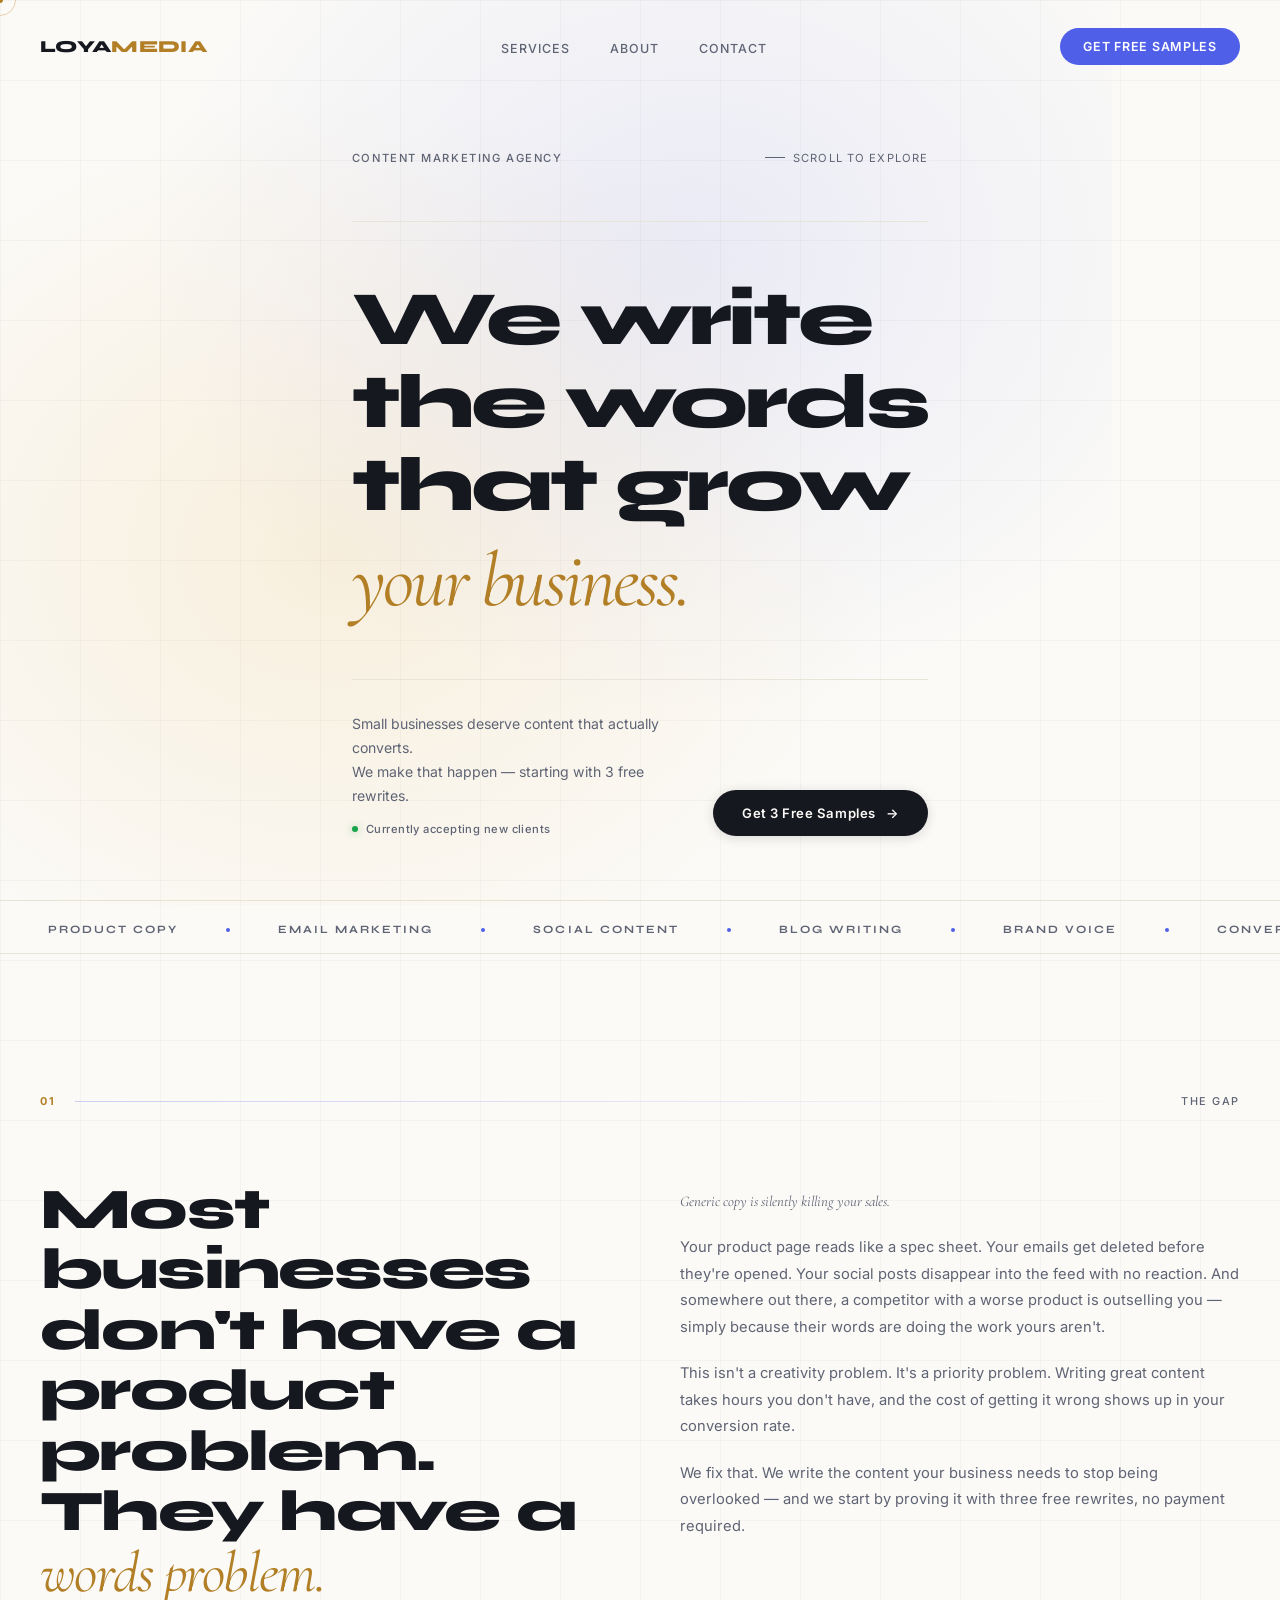
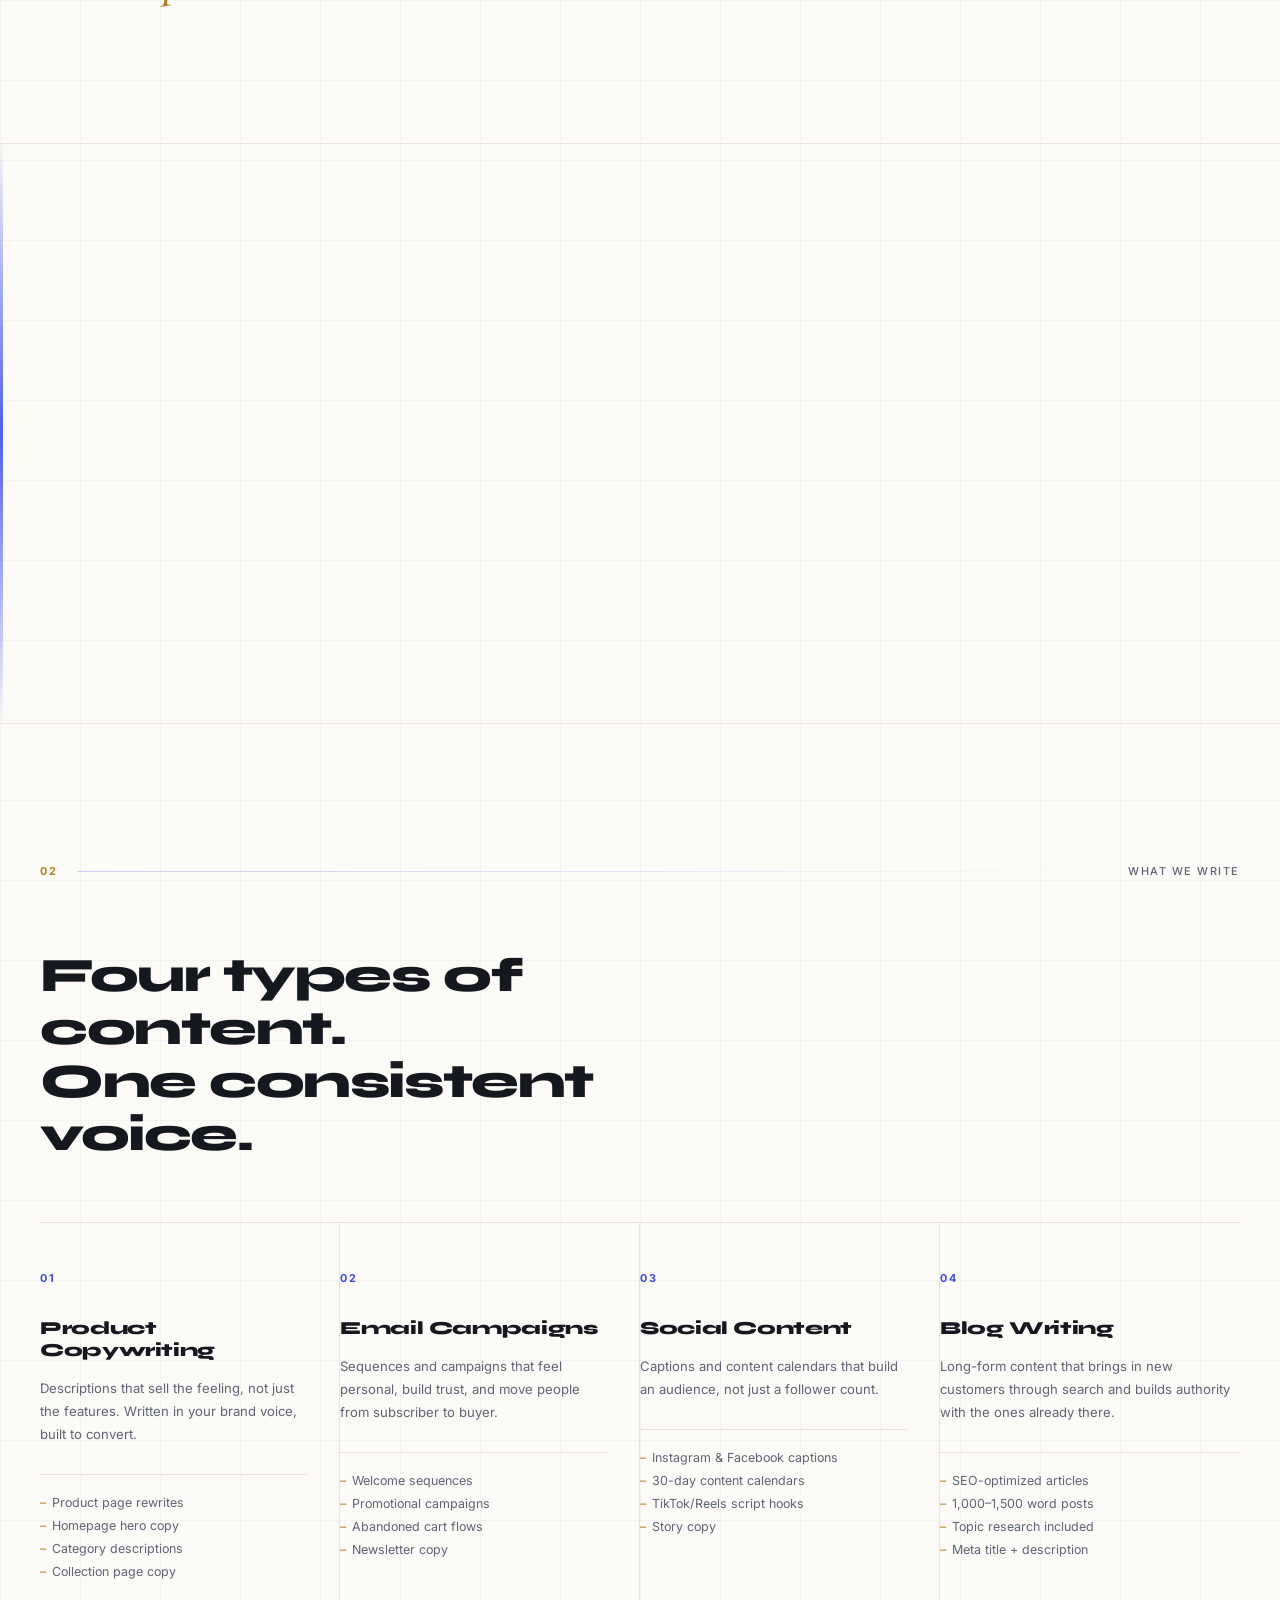
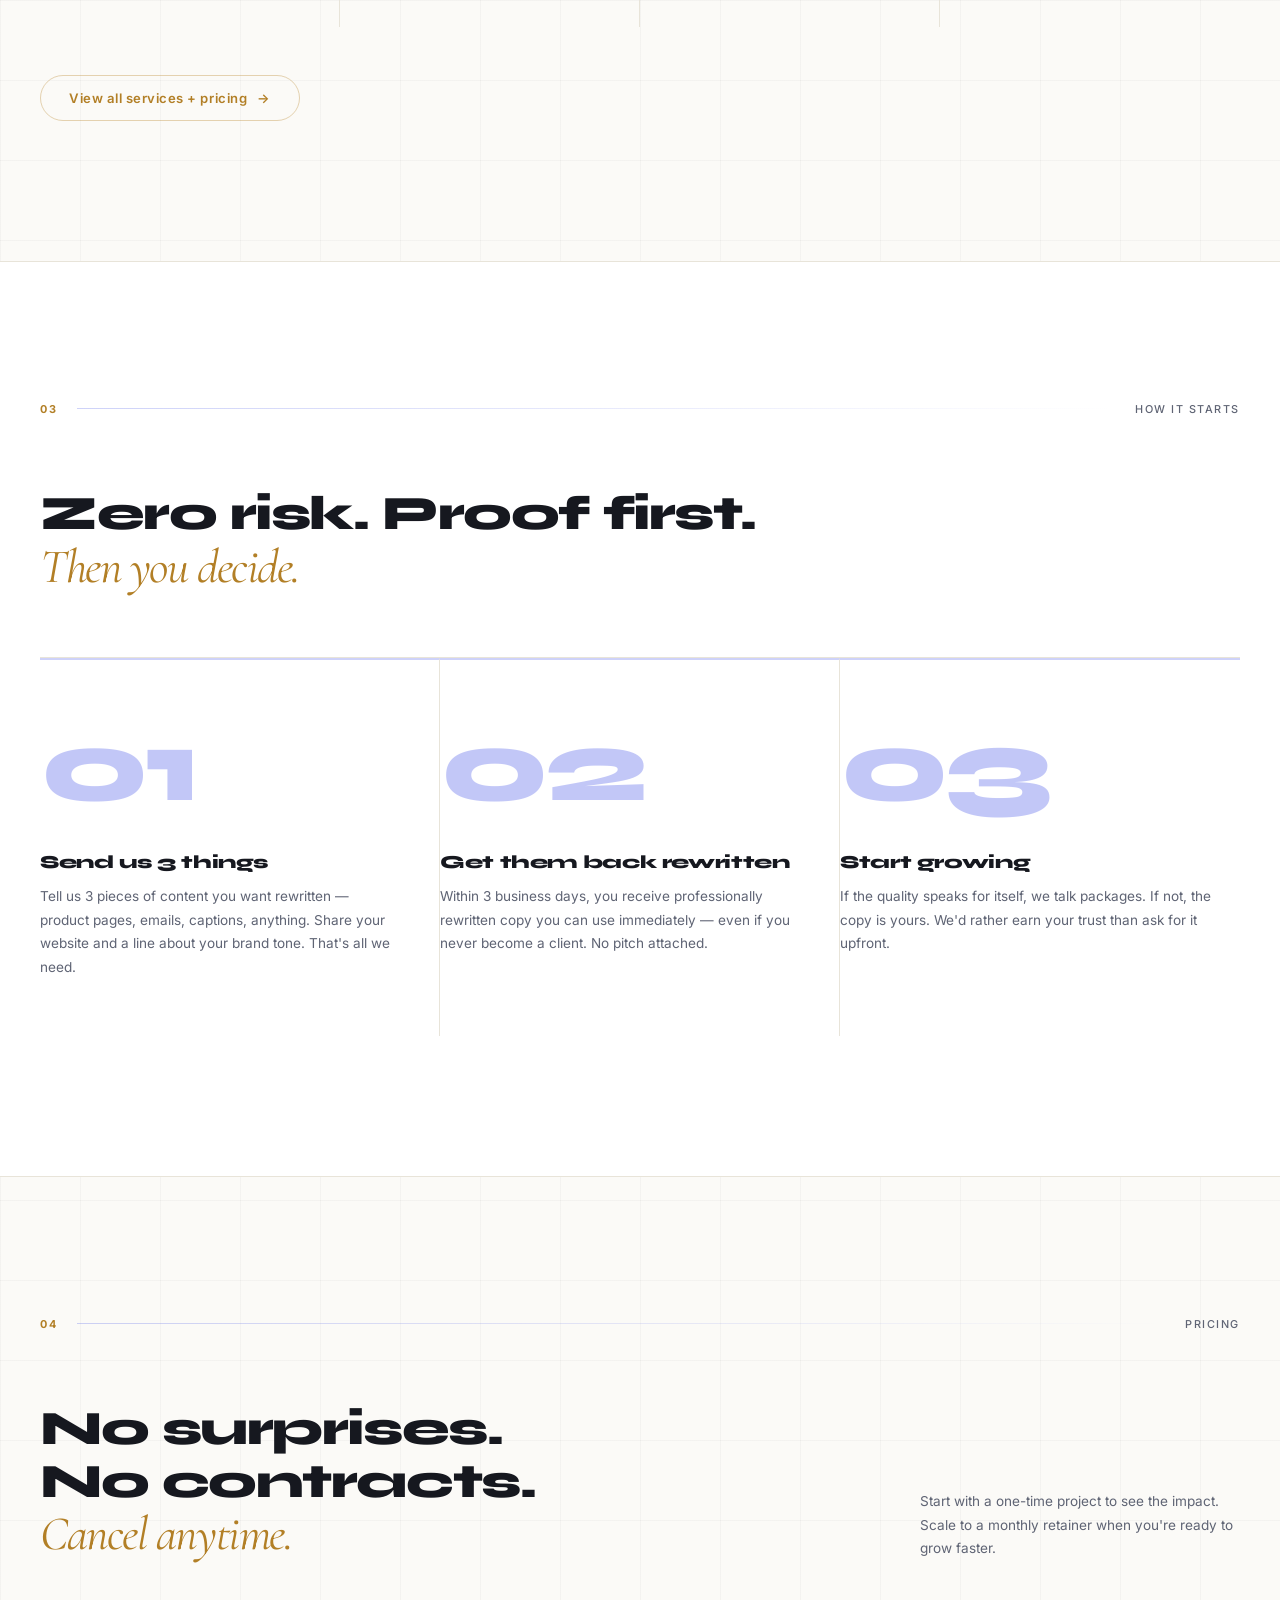
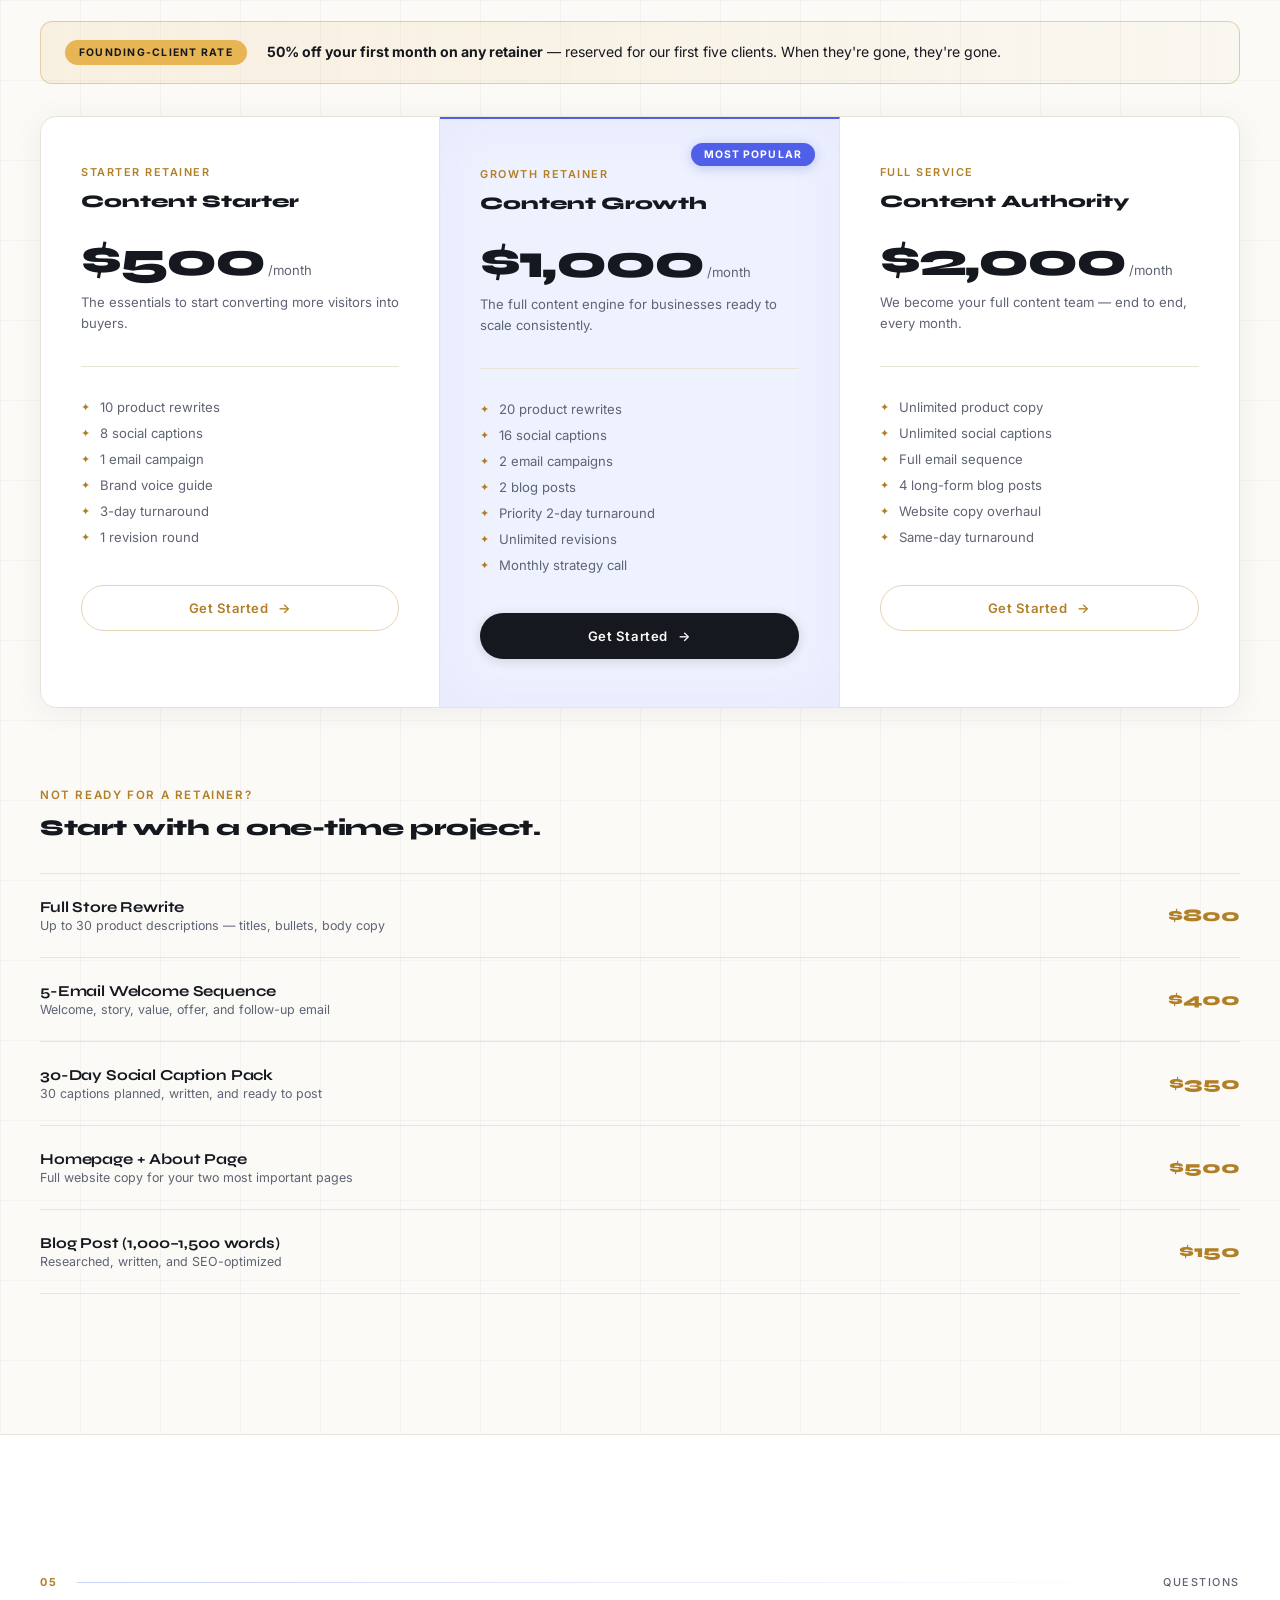
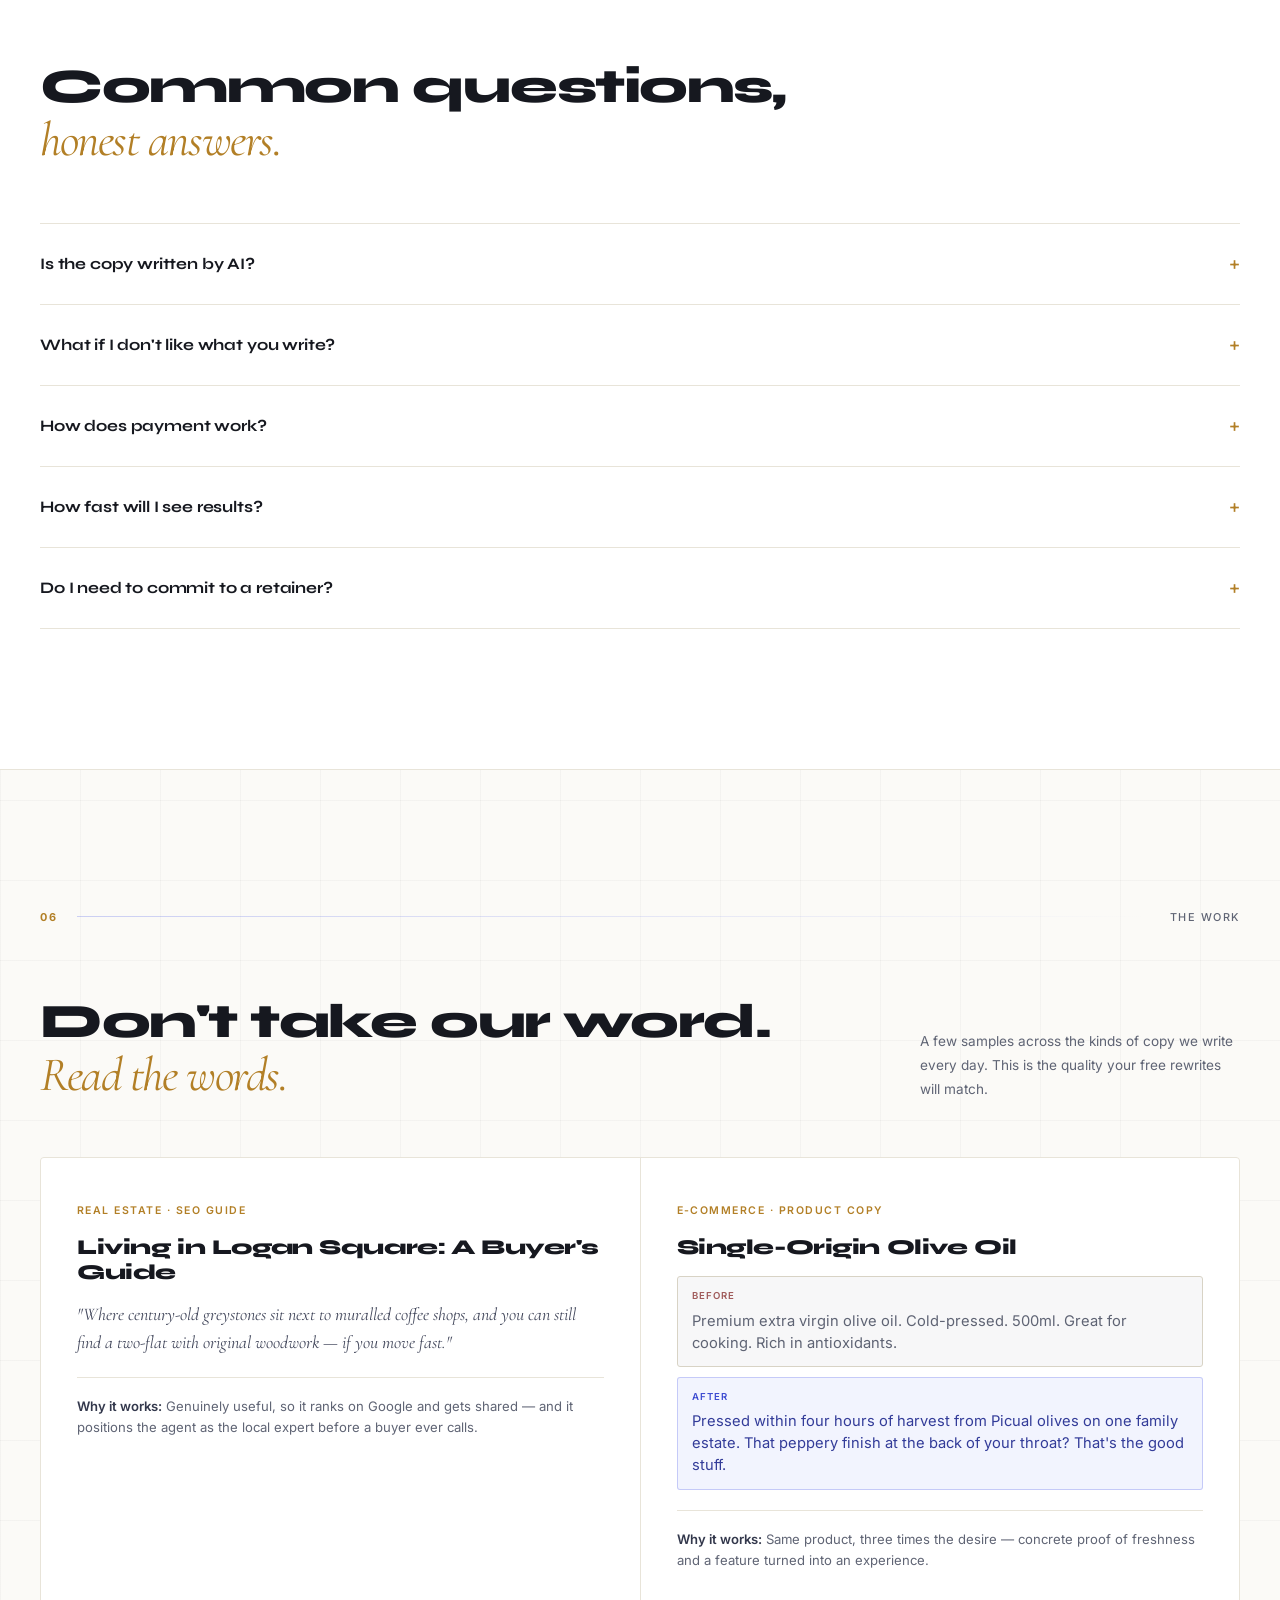
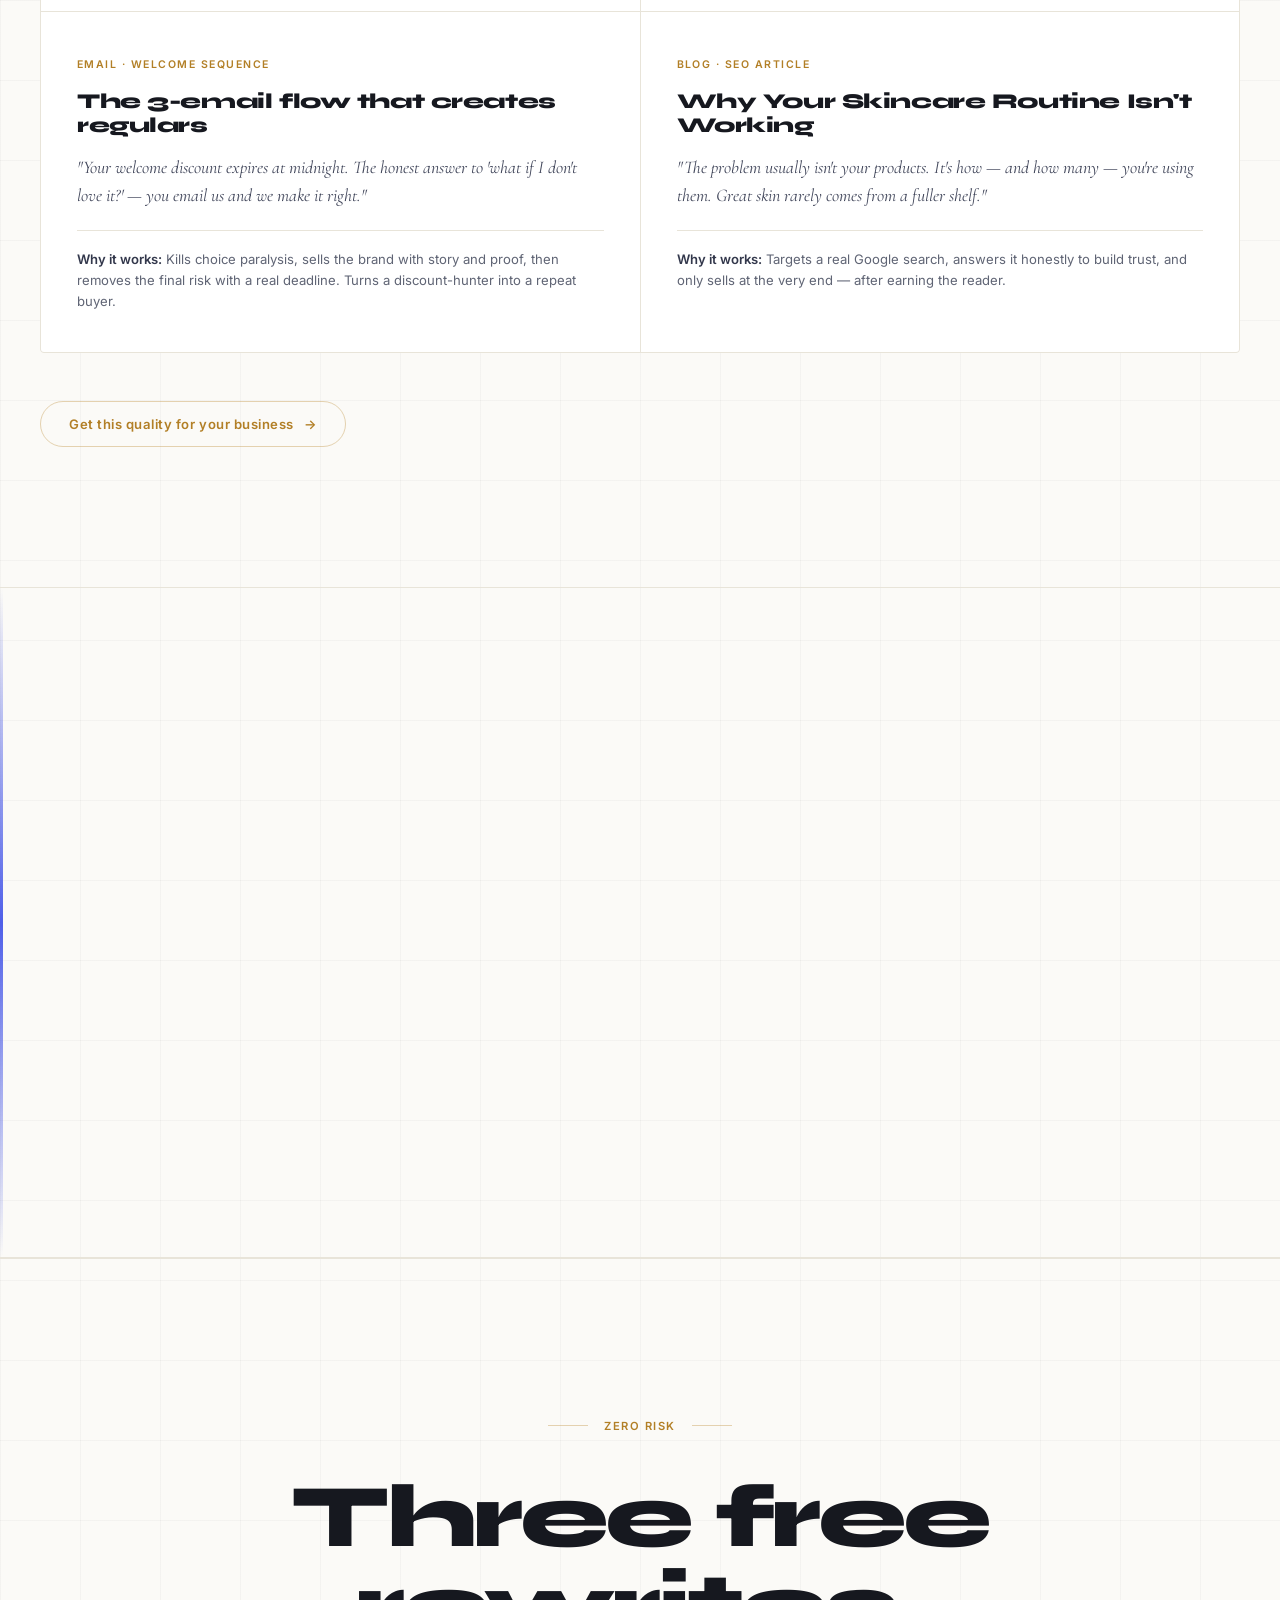
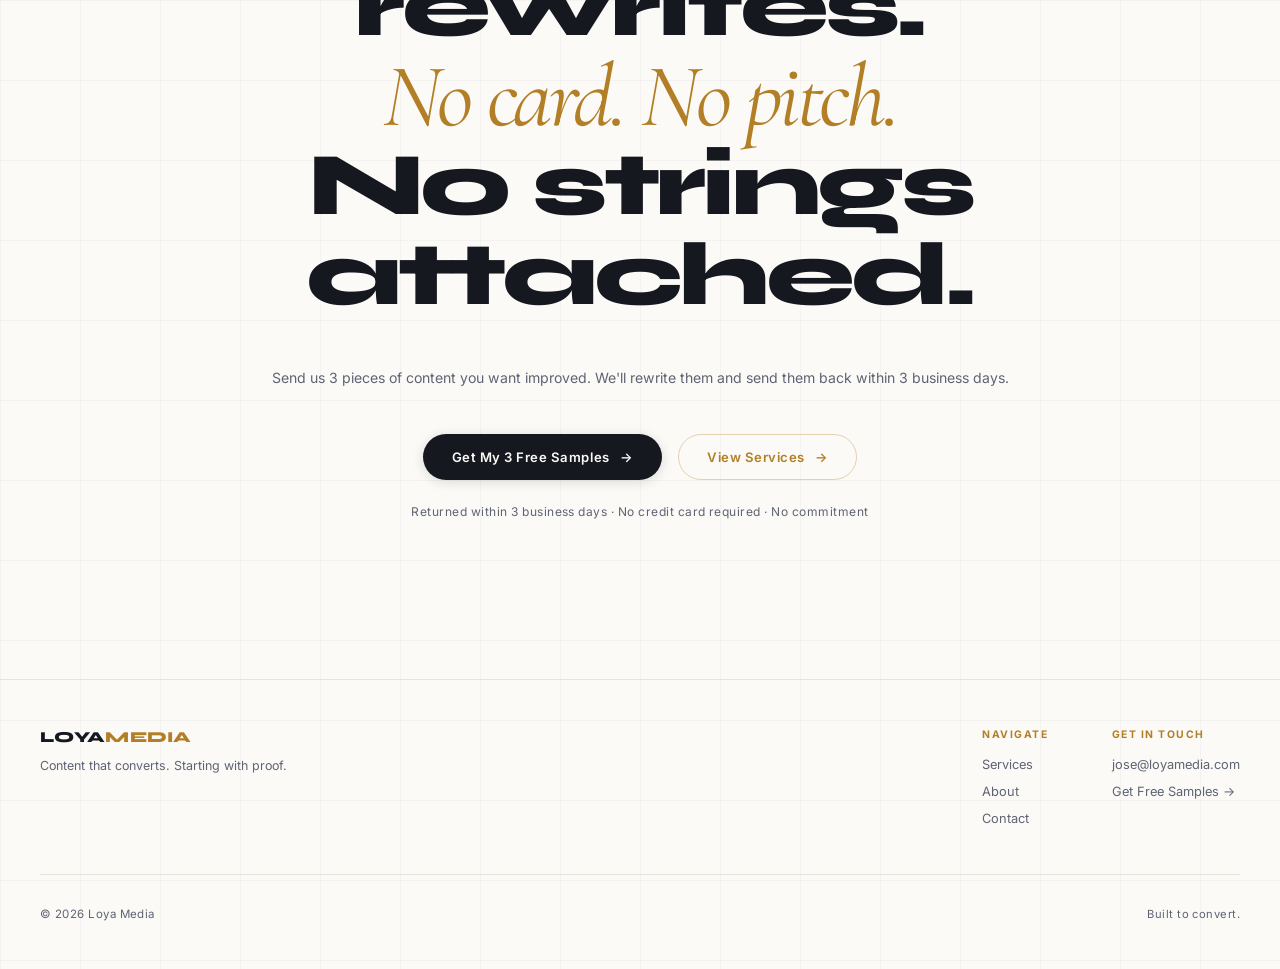
==== commit 91d62370: "Redesign: light editorial theme, founding-client offer, refined interactions - Flip the palette from" ====
--- a/index.html
+++ b/index.html
@@ -3,13 +3,59 @@
 <head>
   <meta charset="UTF-8">
   <meta name="viewport" content="width=device-width, initial-scale=1.0">
+  <!-- Google Analytics (GA4) -->
+  <script async src="https://www.googletagmanager.com/gtag/js?id=G-H80RY4Z58L"></script>
+  <script>
+    window.dataLayer = window.dataLayer || [];
+    function gtag(){dataLayer.push(arguments);}
+    gtag('js', new Date());
+    gtag('config', 'G-H80RY4Z58L');
+  </script>
   <title>Loya Media — Content That Converts</title>
   <meta name="description" content="We write the words that grow your business. Product copy, email campaigns, and social content for small businesses ready to stop being overlooked.">
+  <link rel="canonical" href="https://loyamedia.com/">
+  <link rel="icon" type="image/svg+xml" href="favicon.svg">
+  <link rel="apple-touch-icon" href="apple-touch-icon.png">
+  <meta name="theme-color" content="#FBFAF7">
+  <meta property="og:type" content="website">
+  <meta property="og:site_name" content="Loya Media">
+  <meta property="og:title" content="Loya Media — Content That Converts">
+  <meta property="og:description" content="We write the words that grow your business. Product copy, email campaigns, and social content for small businesses ready to stop being overlooked.">
+  <meta property="og:url" content="https://loyamedia.com/">
+  <meta property="og:image" content="https://loyamedia.com/og-image.png">
+  <meta property="og:image:width" content="1200">
+  <meta property="og:image:height" content="630">
+  <meta property="og:image:alt" content="Loya Media — We write the words that grow your business.">
+  <meta name="twitter:card" content="summary_large_image">
+  <meta name="twitter:title" content="Loya Media — Content That Converts">
+  <meta name="twitter:description" content="Product copy, email campaigns, and social content for small businesses — starting with 3 free rewrites.">
+  <meta name="twitter:image" content="https://loyamedia.com/og-image.png">
   <link rel="preconnect" href="https://fonts.googleapis.com">
   <link rel="preconnect" href="https://fonts.gstatic.com" crossorigin>
   <link href="https://fonts.googleapis.com/css2?family=Cormorant+Garamond:ital,wght@0,400;1,400;1,500&family=Syne:wght@700;800&family=Inter:wght@400;500;600&display=swap" rel="stylesheet">
   <script>document.documentElement.classList.add('js');</script>
   <link rel="stylesheet" href="style.css">
+  <script type="application/ld+json">
+  {
+    "@context": "https://schema.org",
+    "@type": "ProfessionalService",
+    "name": "Loya Media",
+    "description": "Content marketing agency writing product copy, email campaigns, social content, and blog posts for small businesses.",
+    "url": "https://loyamedia.com/",
+    "email": "jose@loyamedia.com",
+    "logo": "https://loyamedia.com/apple-touch-icon.png",
+    "image": "https://loyamedia.com/og-image.png",
+    "priceRange": "$150-$2000",
+    "areaServed": "US",
+    "serviceType": ["Copywriting", "Email marketing", "Social media content", "Blog writing"],
+    "slogan": "We write the words that grow your business.",
+    "makesOffer": [
+      { "@type": "Offer", "name": "Content Starter Retainer", "price": "500", "priceCurrency": "USD" },
+      { "@type": "Offer", "name": "Content Growth Retainer", "price": "1000", "priceCurrency": "USD" },
+      { "@type": "Offer", "name": "Content Authority Retainer", "price": "2000", "priceCurrency": "USD" }
+    ]
+  }
+  </script>
 </head>
 <body>
 
@@ -254,6 +300,11 @@
       </p>
     </div>
 
+    <div class="launch-offer reveal">
+      <span class="launch-offer-tag">Founding-Client Rate</span>
+      <p><strong>50% off your first month on any retainer</strong> — reserved for our first five clients. When they're gone, they're gone.</p>
+    </div>
+
     <div class="pricing-cols reveal">
       <div class="price-col">
         <div class="price-tier">Starter Retainer</div>
--- a/style.css
+++ b/style.css
@@ -7,22 +7,22 @@
 
 /* ── Variables ──────────────────────────────── */
 :root {
-  --bg:           #07080F;
-  --surface:      #0B0D1A;
-  --navy:         #080D2E;
-  --gold:         #E8B554;
-  --gold-light:   #F5CC7A;
-  --gold-dim:     rgba(232,181,84,0.08);
-  --gold-border:  rgba(232,181,84,0.22);
-  --accent:       #5B6CF6;
-  --accent-light: #7B8BF8;
-  --accent-dim:   rgba(91,108,246,0.08);
-  --accent-border:rgba(91,108,246,0.25);
-  --text:         #EEEEF2;
-  --muted:        #5A6280;
-  --faint:        rgba(238,238,242,0.04);
-  --border:       #12162A;
-  --border-mid:   #1A2040;
+  --bg:           #FBFAF7;
+  --surface:      #FFFFFF;
+  --navy:         #EEF1FE;
+  --gold:         #B27F26;
+  --gold-light:   #E8B554;
+  --gold-dim:     rgba(183,132,40,0.07);
+  --gold-border:  rgba(183,132,40,0.35);
+  --accent:       #4F5FE8;
+  --accent-light: #3D4BD1;
+  --accent-dim:   rgba(79,95,232,0.07);
+  --accent-border:rgba(79,95,232,0.28);
+  --text:         #16181F;
+  --muted:        #5F6474;
+  --faint:        rgba(22,24,31,0.04);
+  --border:       #E8E4D9;
+  --border-mid:   #D8D3C5;
   --font-display: 'Syne', sans-serif;
   --font-body:    'Inter', sans-serif;
   --font-serif:   'Cormorant Garamond', serif;
@@ -39,13 +39,14 @@
   -webkit-font-smoothing: antialiased;
   overflow-x: hidden;
   background-image:
-    linear-gradient(rgba(238,238,242,0.022) 1px, transparent 1px),
-    linear-gradient(90deg, rgba(238,238,242,0.022) 1px, transparent 1px);
+    linear-gradient(rgba(22,24,31,0.032) 1px, transparent 1px),
+    linear-gradient(90deg, rgba(22,24,31,0.032) 1px, transparent 1px);
   background-size: 80px 80px;
 }
 a { color: inherit; text-decoration: none; }
 ul { list-style: none; }
 img { display: block; max-width: 100%; }
+::selection { background: rgba(232,181,84,0.35); color: var(--text); }
 
 /* ── Custom Cursor ──────────────────────────── */
 .cursor-dot {
@@ -100,7 +101,7 @@
 }
 nav.scrolled {
   padding: 18px 0;
-  background: rgba(7,8,15,0.9);
+  background: rgba(251,250,247,0.88);
   backdrop-filter: blur(16px);
   border-bottom: 1px solid var(--border);
 }
@@ -146,7 +147,7 @@
   border-radius: 100px;
   transition: background 0.2s, box-shadow 0.2s;
 }
-.nav-cta:hover { background: var(--accent-light); box-shadow: 0 0 20px rgba(91,108,246,0.4); }
+.nav-cta:hover { background: var(--accent-light); box-shadow: 0 4px 16px rgba(79,95,232,0.30); }
 .menu-toggle {
   display: none;
   flex-direction: column;
@@ -215,7 +216,6 @@
   letter-spacing: -0.04em;
   color: var(--text);
   margin-bottom: 56px;
-  text-shadow: 0 0 80px rgba(91,108,246,0.15);
 }
 .hero-heading em {
   font-style: italic;
@@ -249,23 +249,27 @@
   border: 1px solid var(--gold-border);
   padding: 14px 28px;
   border-radius: 100px;
-  transition: background 0.25s, border-color 0.25s, gap 0.25s;
+  transition: background 0.25s, border-color 0.25s, gap 0.25s,
+              transform 0.25s var(--ease-out), box-shadow 0.25s;
   white-space: nowrap;
 }
 .cta-pill:hover {
   background: var(--gold-dim);
   border-color: var(--gold);
   gap: 16px;
+  transform: translateY(-2px);
 }
 .cta-pill-dark {
-  background: var(--gold);
-  color: #07080F;
+  background: var(--text);
+  color: #FBFAF7;
   border-color: transparent;
+  box-shadow: 0 2px 12px rgba(22,24,31,0.14);
 }
 .cta-pill-dark:hover {
-  background: var(--gold-light);
+  background: #2A2D3A;
   border-color: transparent;
-  color: #07080F;
+  color: #FFFFFF;
+  box-shadow: 0 8px 24px rgba(22,24,31,0.18);
 }
 .cta-pill-accent {
   background: var(--accent);
@@ -275,7 +279,7 @@
 .cta-pill-accent:hover {
   background: var(--accent-light);
   border-color: transparent;
-  box-shadow: 0 0 24px rgba(91,108,246,0.4);
+  box-shadow: 0 6px 20px rgba(79,95,232,0.30);
   color: #fff;
 }
 
@@ -506,10 +510,9 @@
   font-size: clamp(4rem, 8vw, 7rem);
   font-weight: 800;
   letter-spacing: -0.04em;
-  color: rgba(91,108,246,0.55);
+  color: rgba(79,95,232,0.35);
   line-height: 1;
   margin-bottom: 32px;
-  text-shadow: 0 0 60px rgba(91,108,246,0.35);
 }
 .step-col h3 {
   font-family: var(--font-display);
@@ -533,7 +536,11 @@
   border: 1px solid var(--border);
   border-radius: 16px;
   overflow: hidden;
-}
+  background: var(--surface);
+  box-shadow: 0 4px 32px rgba(22,24,31,0.06);
+}
+.price-col:hover { background: #FDFCFA; }
+.price-col.popular:hover { background: var(--navy); }
 .price-col {
   padding: 48px 40px;
   border-right: 1px solid var(--border);
@@ -544,7 +551,7 @@
 .price-col.popular {
   background: var(--navy);
   border-top: 2px solid var(--accent) !important;
-  box-shadow: inset 0 0 60px rgba(91,108,246,0.06);
+  box-shadow: inset 0 0 60px rgba(79,95,232,0.05);
 }
 .pop-label {
   position: absolute;
@@ -559,7 +566,7 @@
   border: 1px solid transparent;
   padding: 4px 12px;
   border-radius: 100px;
-  box-shadow: 0 0 16px rgba(91,108,246,0.35);
+  box-shadow: 0 2px 12px rgba(79,95,232,0.30);
 }
 .price-tier {
   font-size: 0.68rem;
@@ -620,6 +627,38 @@
   font-size: 0.7rem;
   flex-shrink: 0;
 }
+
+/* ── Founding-client offer ──────────────────── */
+.launch-offer {
+  display: flex;
+  align-items: center;
+  gap: 20px;
+  flex-wrap: wrap;
+  border: 1px solid var(--gold-border);
+  background: linear-gradient(90deg, rgba(232,181,84,0.14), rgba(232,181,84,0.04));
+  border-radius: 12px;
+  padding: 18px 24px;
+  margin-bottom: 32px;
+}
+.launch-offer-tag {
+  font-size: 0.65rem;
+  font-weight: 700;
+  letter-spacing: 0.12em;
+  text-transform: uppercase;
+  color: #16181F;
+  background: var(--gold-light);
+  padding: 6px 14px;
+  border-radius: 100px;
+  white-space: nowrap;
+  flex-shrink: 0;
+}
+.launch-offer p {
+  font-size: 0.88rem;
+  color: var(--text);
+  line-height: 1.6;
+  margin: 0;
+}
+.launch-offer p strong { font-weight: 700; }
 
 /* ── One-time projects ──────────────────────── */
 .projects-list {
@@ -927,6 +966,7 @@
   border: 1px solid var(--border);
   border-radius: 16px;
   padding: 56px 48px;
+  box-shadow: 0 4px 32px rgba(22,24,31,0.06);
 }
 .form-title {
   font-family: var(--font-display);
@@ -1078,8 +1118,8 @@
   width: 1200px;
   height: 1000px;
   background:
-    radial-gradient(ellipse at 65% 35%, rgba(91,108,246,0.22) 0%, transparent 50%),
-    radial-gradient(ellipse at 35% 65%, rgba(232,181,84,0.14) 0%, transparent 50%);
+    radial-gradient(ellipse at 65% 35%, rgba(79,95,232,0.10) 0%, transparent 50%),
+    radial-gradient(ellipse at 35% 65%, rgba(232,181,84,0.16) 0%, transparent 50%);
   pointer-events: none;
   z-index: 0;
 }
@@ -1100,15 +1140,15 @@
   content: '';
   width: 6px;
   height: 6px;
-  background: #4ade80;
+  background: #16A34A;
   border-radius: 50%;
-  box-shadow: 0 0 8px rgba(74,222,128,0.6);
+  box-shadow: 0 0 8px rgba(22,163,74,0.45);
   flex-shrink: 0;
   animation: pulse-dot 2.2s ease-in-out infinite;
 }
 @keyframes pulse-dot {
-  0%, 100% { opacity: 1; box-shadow: 0 0 8px rgba(74,222,128,0.6); }
-  50%       { opacity: 0.5; box-shadow: 0 0 4px rgba(74,222,128,0.3); }
+  0%, 100% { opacity: 1; box-shadow: 0 0 8px rgba(22,163,74,0.45); }
+  50%       { opacity: 0.5; box-shadow: 0 0 4px rgba(22,163,74,0.25); }
 }
 
 /* ── FAQ ────────────────────────────────────── */
@@ -1222,11 +1262,11 @@
 }
 @media (max-width: 720px) { .work-grid { grid-template-columns: 1fr; } }
 .work-card {
-  background: var(--bg);
+  background: var(--surface);
   padding: 40px 36px;
-  transition: background 0.4s var(--ease-out);
-}
-.work-card:hover { background: var(--surface); }
+  transition: background 0.4s var(--ease-out), box-shadow 0.4s var(--ease-out);
+}
+.work-card:hover { background: #FFFFFF; box-shadow: inset 0 0 0 1px var(--gold-border); }
 .work-tag {
   display: inline-block;
   font-family: var(--font-body);
@@ -1251,7 +1291,7 @@
   font-style: italic;
   font-size: 1.12rem;
   line-height: 1.55;
-  color: #B8BCD0;
+  color: #43485C;
   margin: 0 0 20px;
 }
 .work-ba {
@@ -1260,10 +1300,10 @@
 .work-ba .ba-row {
   font-size: 0.92rem; line-height: 1.5; padding: 12px 14px; border-radius: 3px;
 }
-.work-ba .ba-before { background: rgba(238,238,242,0.03); color: var(--muted); border: 1px solid var(--border-mid); }
-.work-ba .ba-after  { background: var(--accent-dim); color: #C9CEF0; border: 1px solid var(--accent-border); }
+.work-ba .ba-before { background: rgba(22,24,31,0.03); color: var(--muted); border: 1px solid var(--border-mid); }
+.work-ba .ba-after  { background: var(--accent-dim); color: #333C99; border: 1px solid var(--accent-border); }
 .work-ba .ba-lbl { display:block; font-family:var(--font-body); font-size:0.6rem; font-weight:600; letter-spacing:0.12em; text-transform:uppercase; margin-bottom:6px; }
-.work-ba .ba-before .ba-lbl { color:#6A4A4A; }
+.work-ba .ba-before .ba-lbl { color:#A05B5B; }
 .work-ba .ba-after  .ba-lbl { color: var(--accent-light); }
 .work-why {
   font-family: var(--font-body);
@@ -1273,4 +1313,4 @@
   padding-top: 18px;
   border-top: 1px solid var(--border);
 }
-.work-why b { color: #B8BCD0; font-weight: 600; }
+.work-why b { color: #33384C; font-weight: 600; }
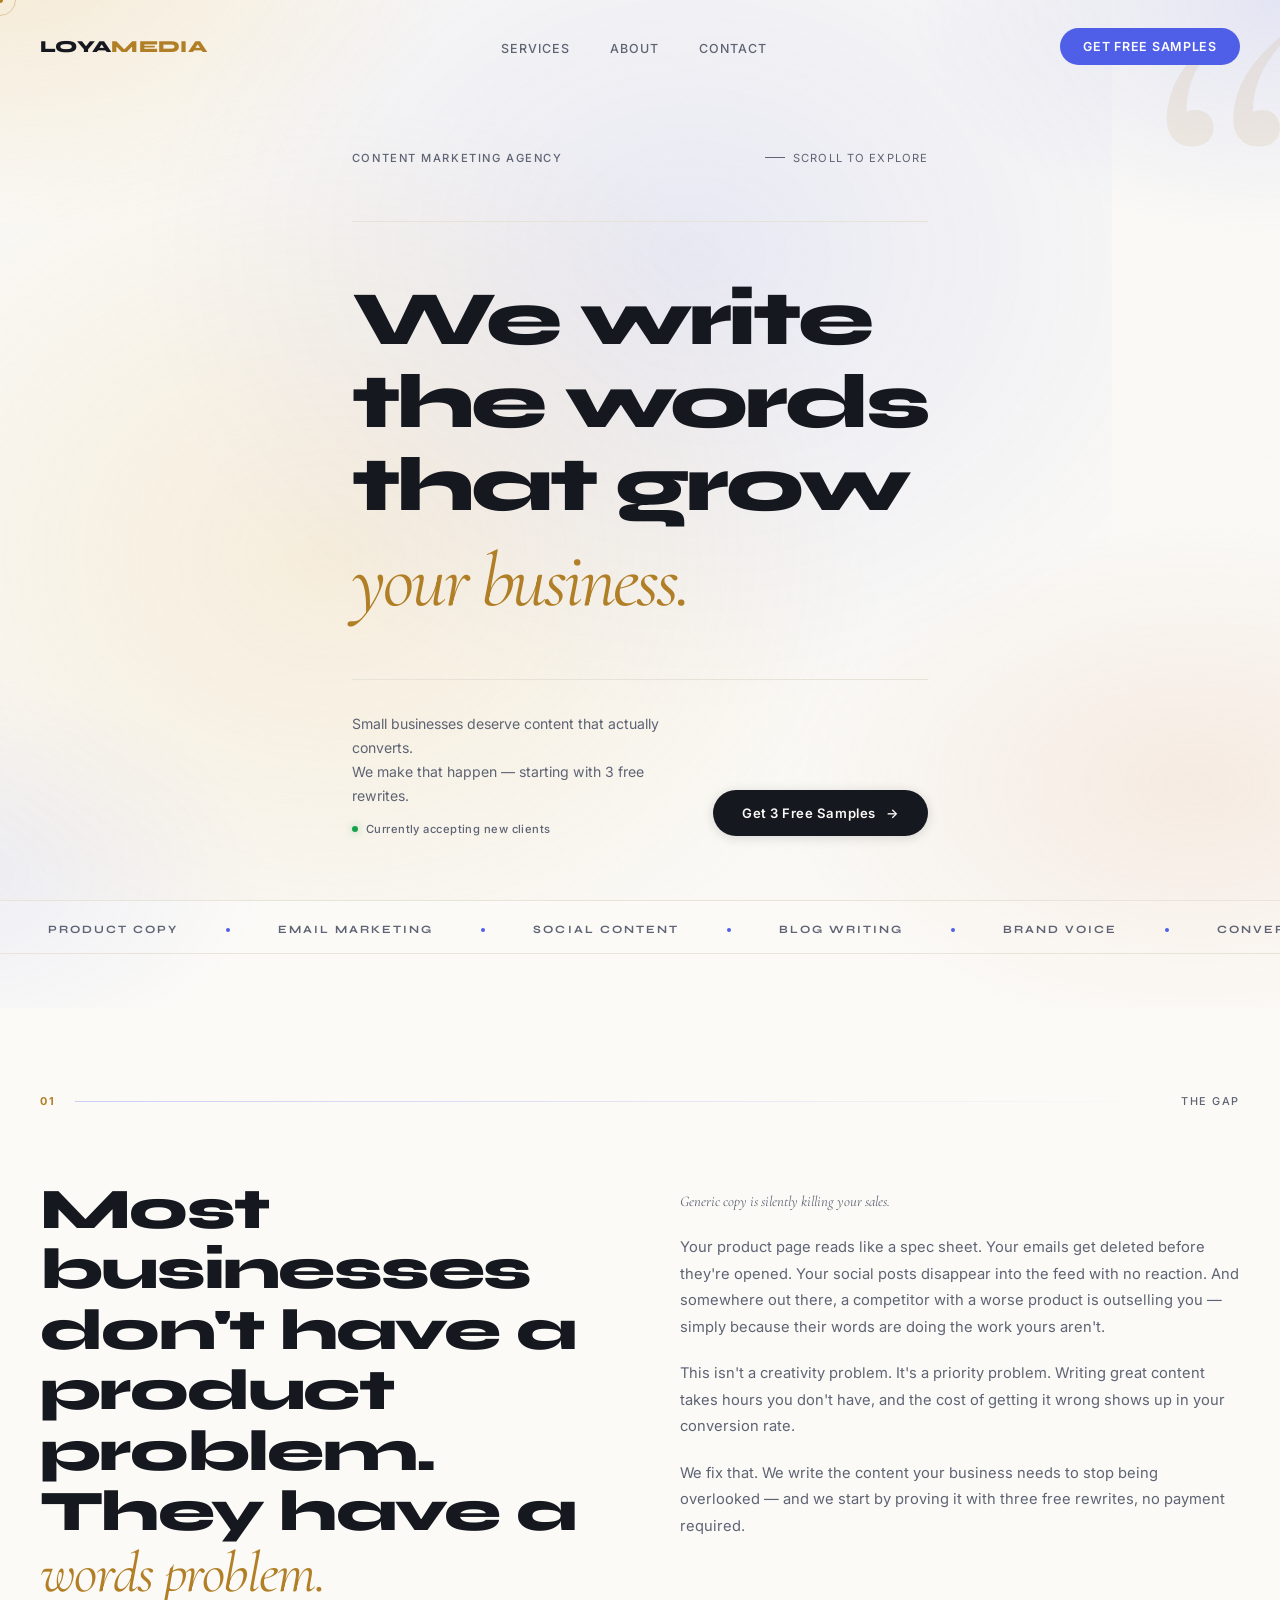
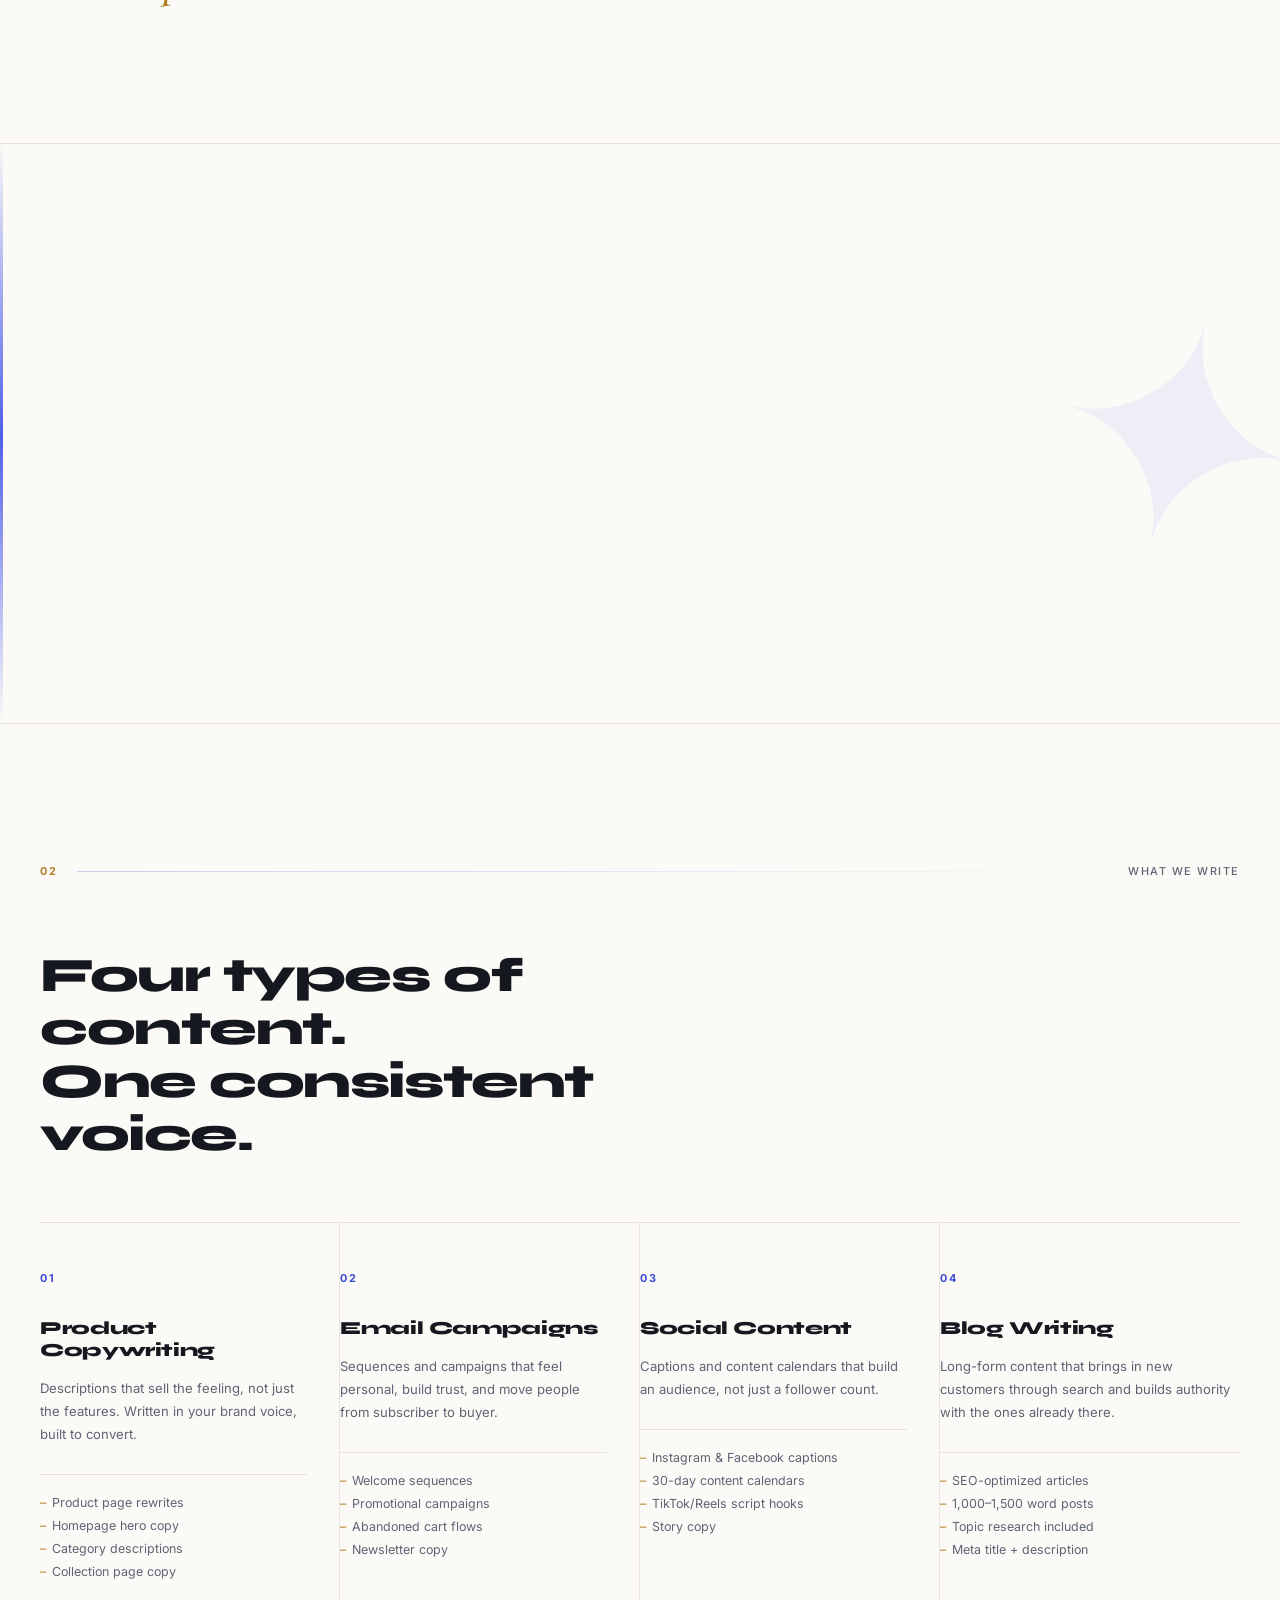
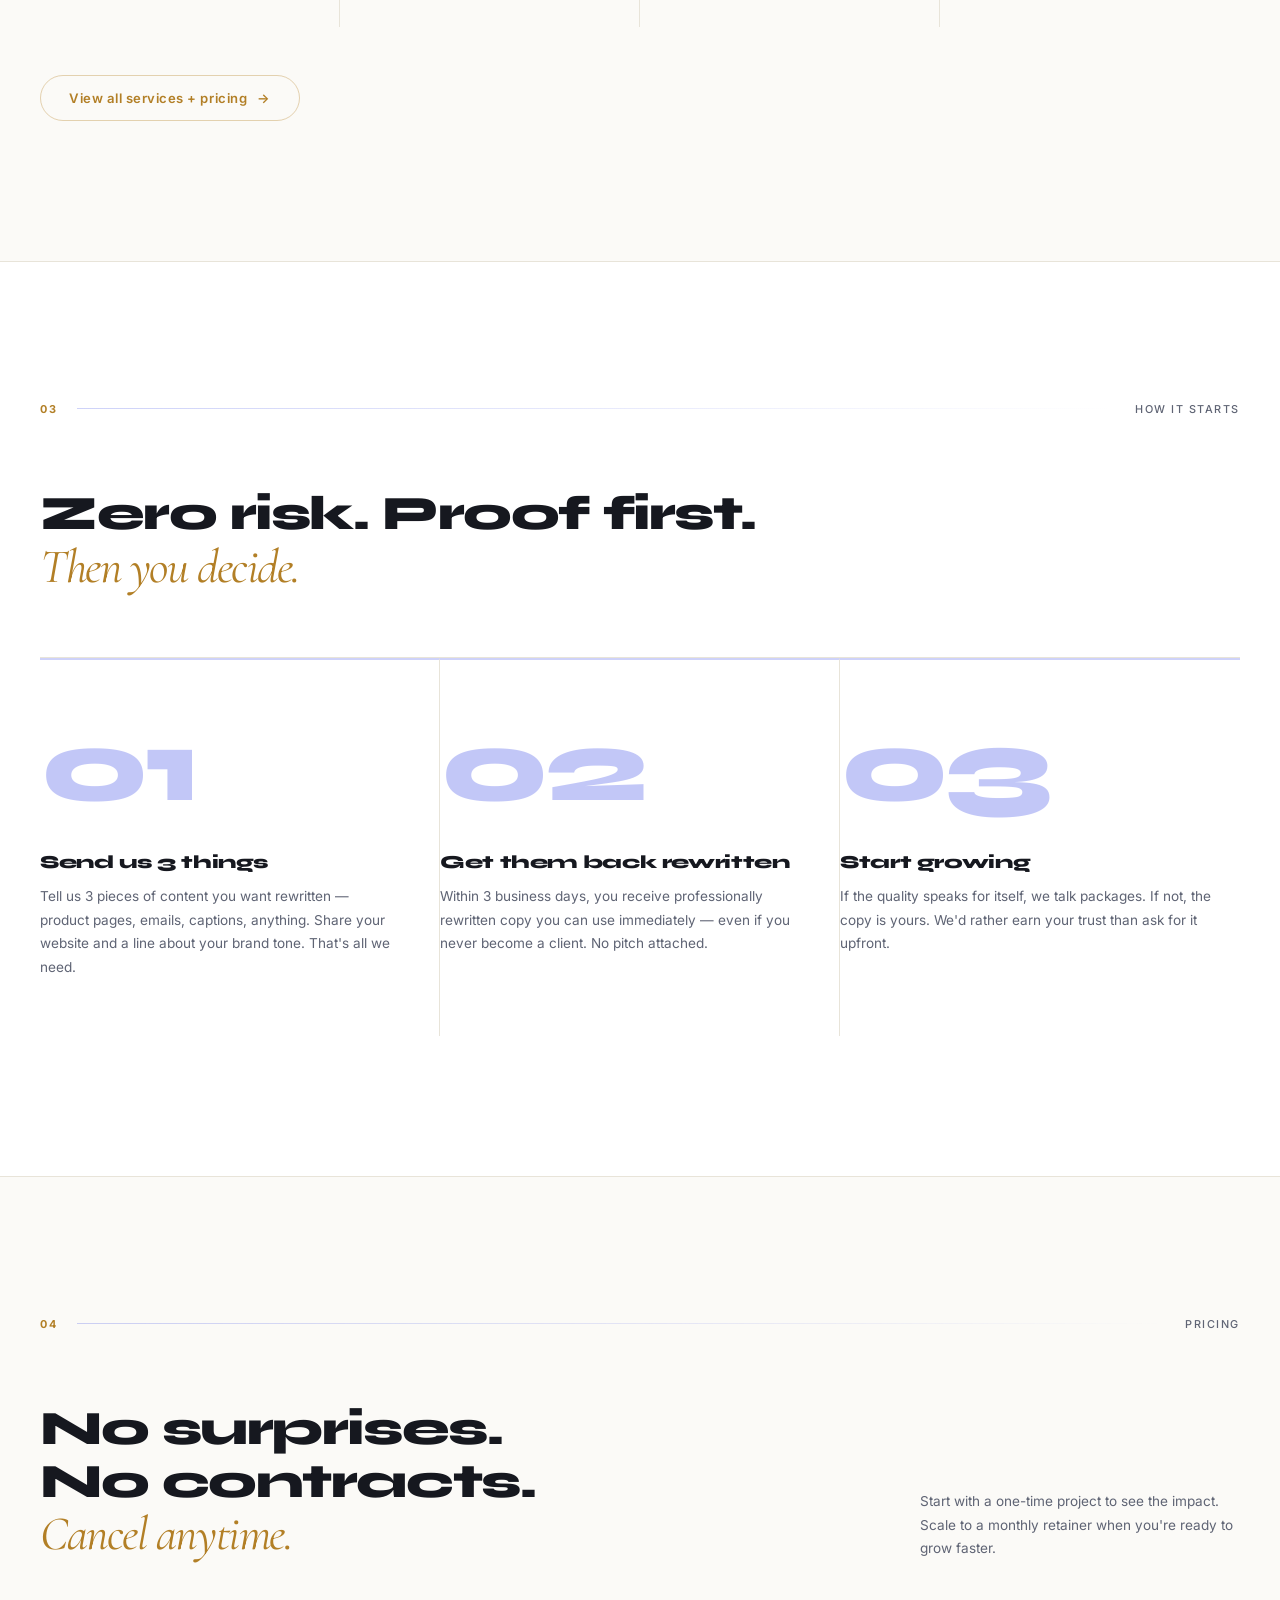
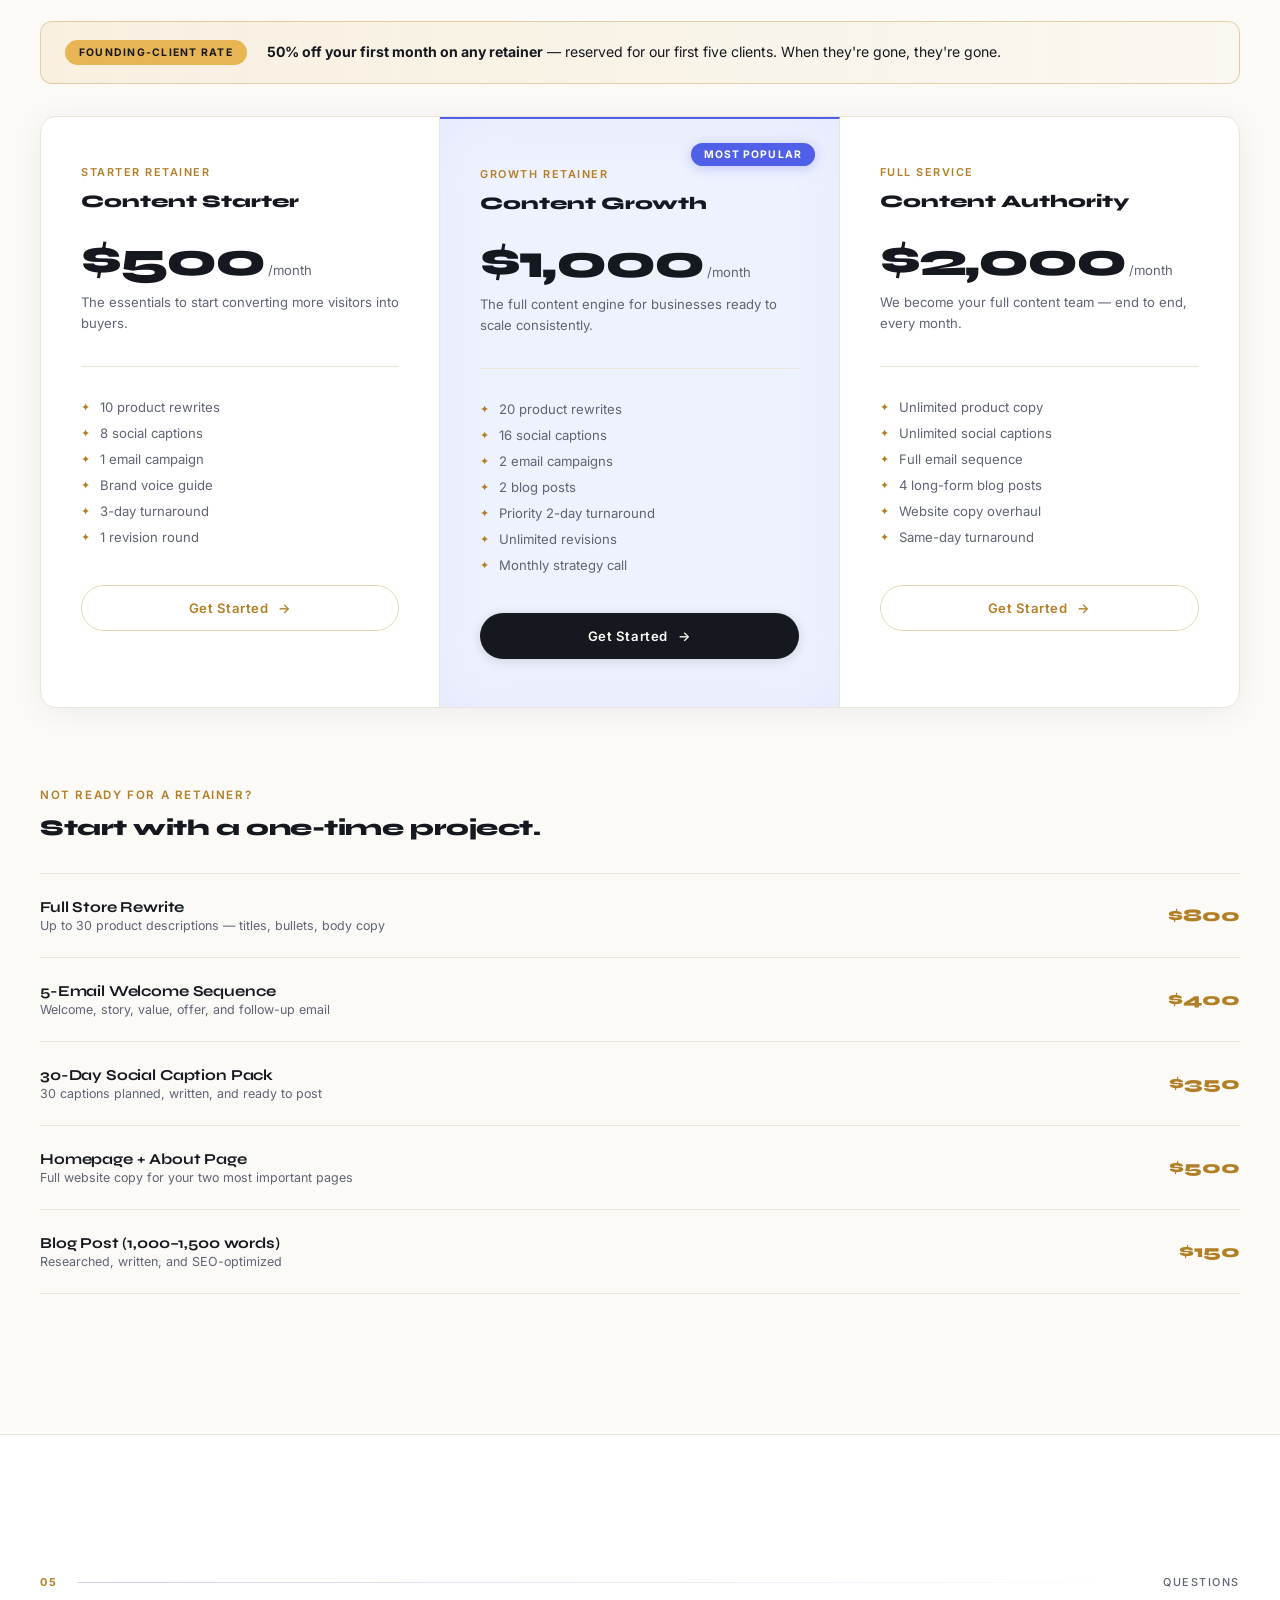
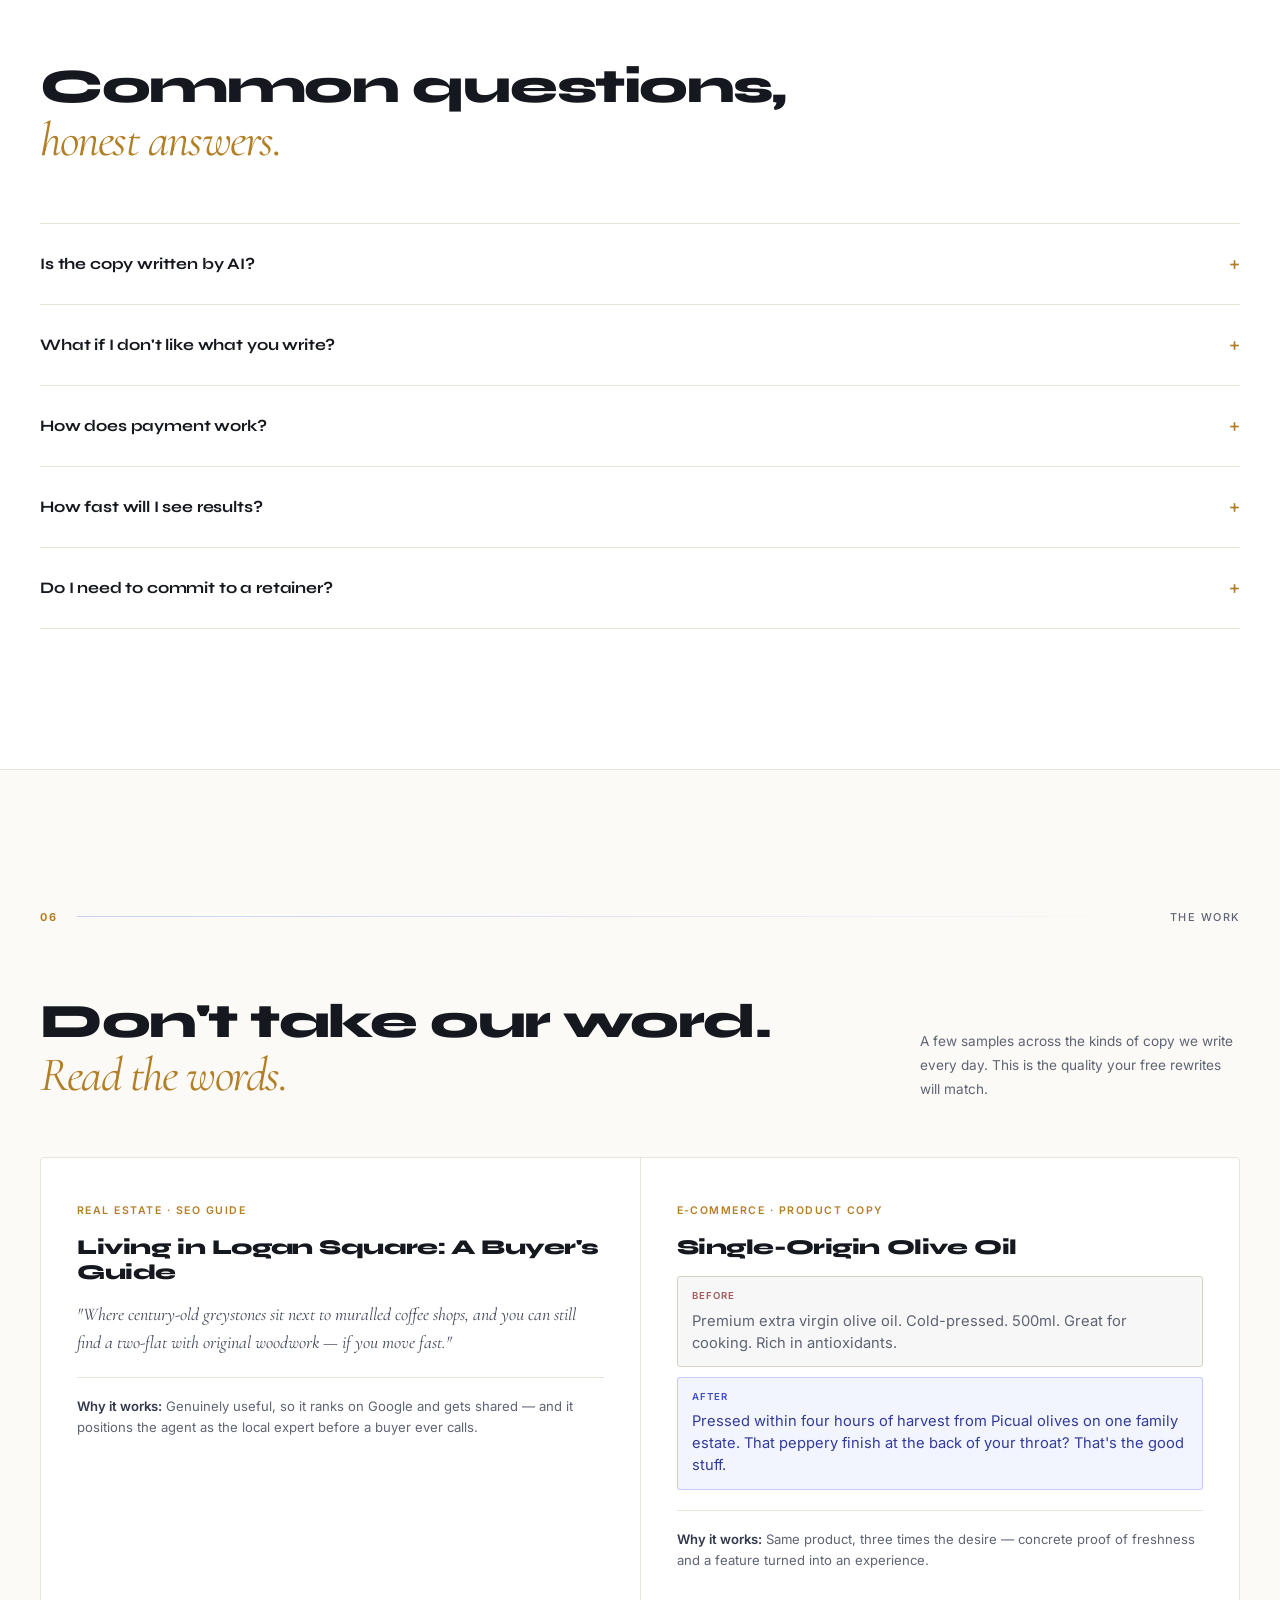
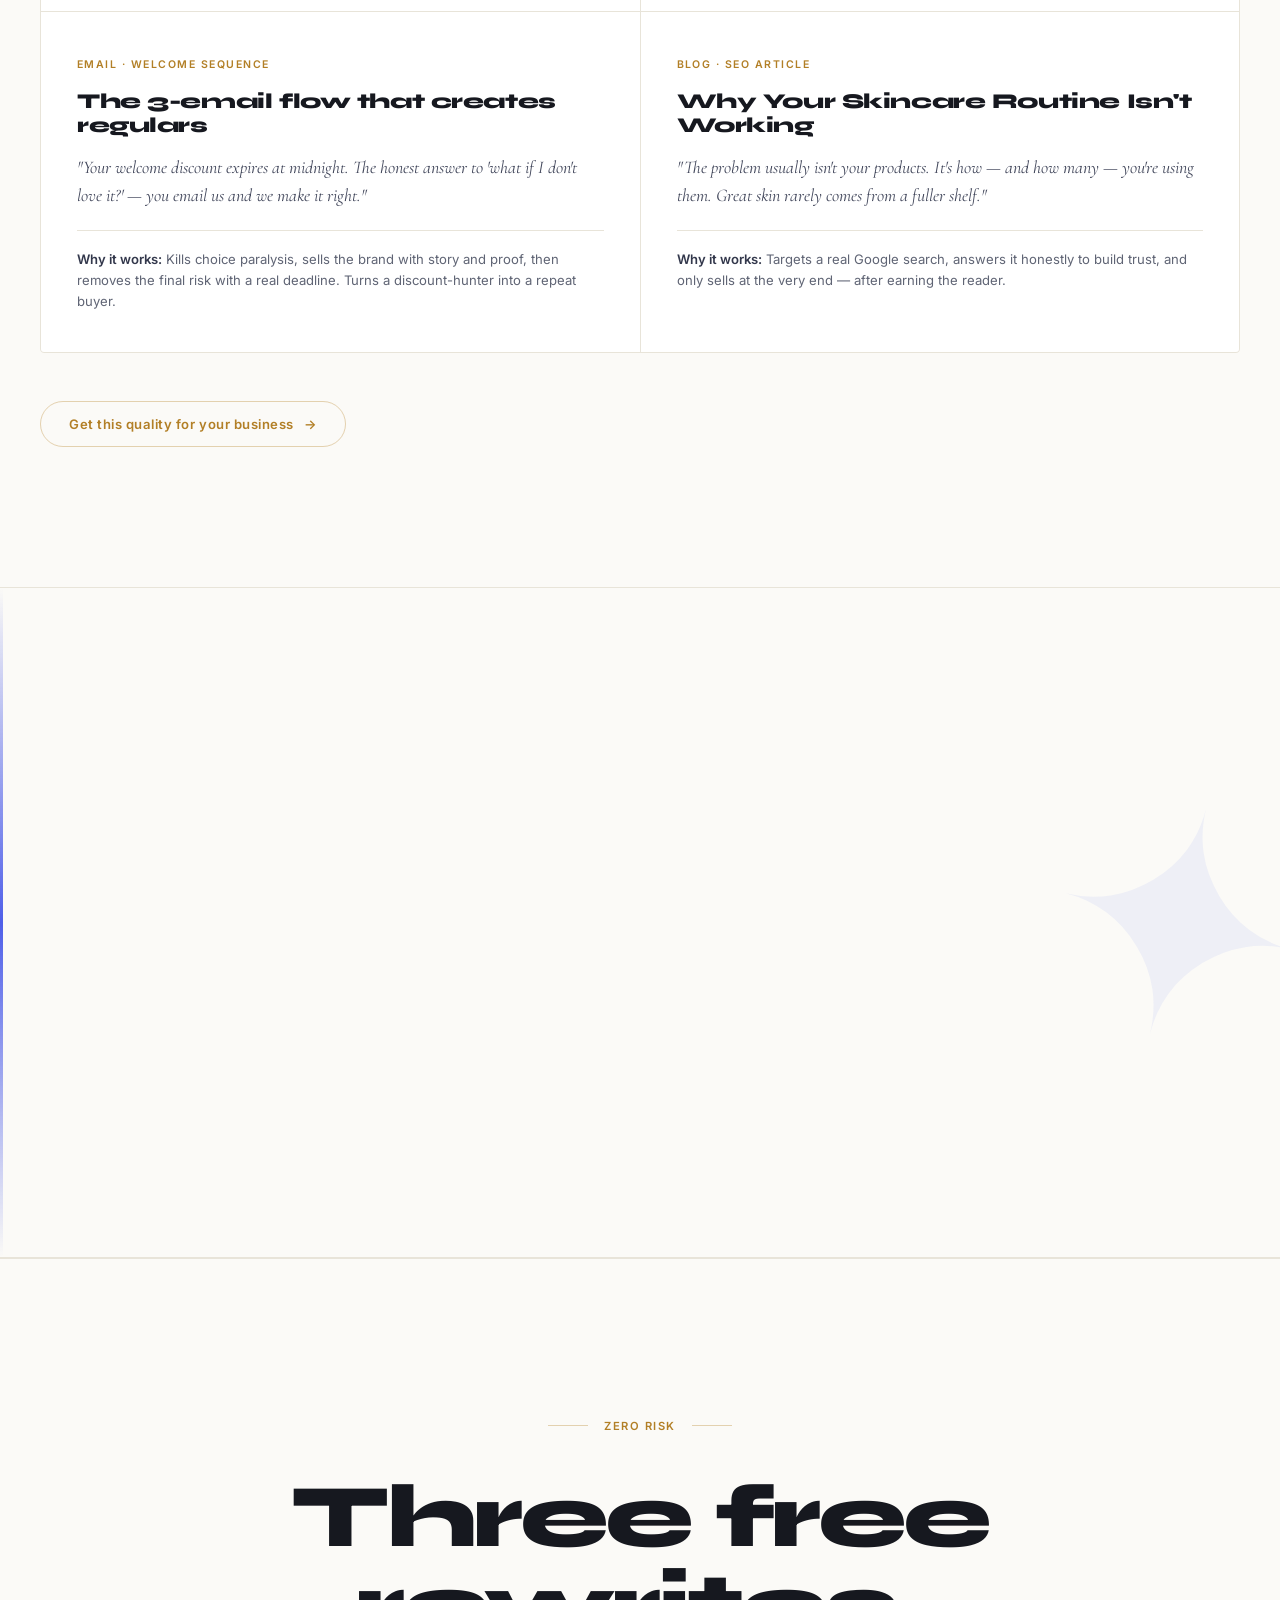
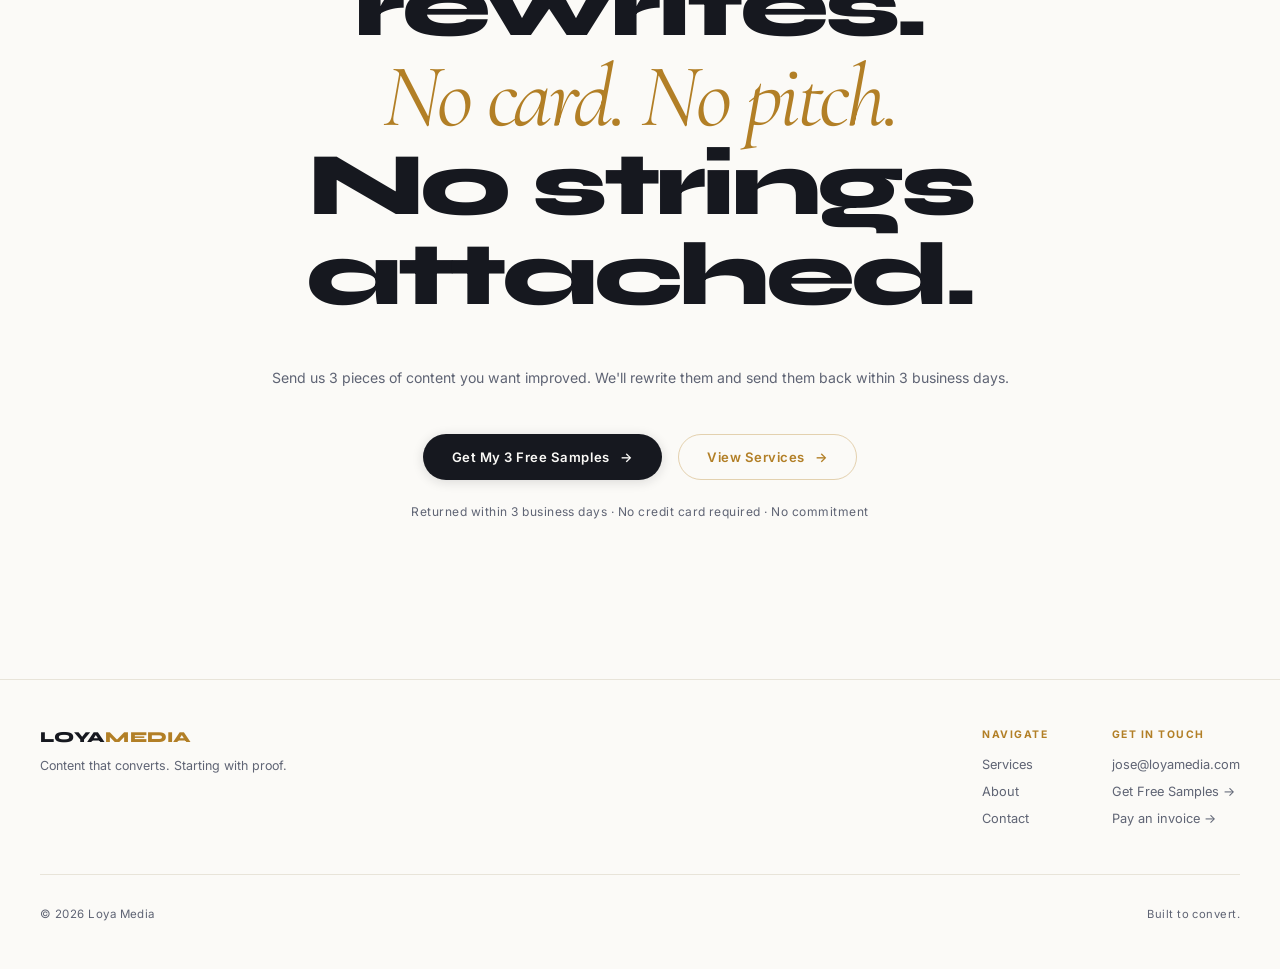
==== commit 64ee2dbe: "Add 'Pay an invoice' PayPal link to footer Adds a paypal.biz/loyamedia link to the Get In Touch foot" ====
--- a/index.html
+++ b/index.html
@@ -557,6 +557,7 @@
           <span class="footer-col-label">Get In Touch</span>
           <a href="mailto:jose@loyamedia.com">jose@loyamedia.com</a>
           <a href="contact.html">Get Free Samples →</a>
+          <a href="https://www.paypal.biz/loyamedia" target="_blank" rel="noopener">Pay an invoice →</a>
         </div>
       </div>
     </div>
--- a/style.css
+++ b/style.css
@@ -31,17 +31,44 @@
 
 /* ── Reset ──────────────────────────────────── */
 *, *::before, *::after { box-sizing: border-box; margin: 0; padding: 0; }
-html { scroll-behavior: smooth; font-size: 16px; }
+html { scroll-behavior: smooth; font-size: 16px; background: var(--bg); }
 body {
-  background: var(--bg);
+  background: transparent;
   color: var(--text);
   font-family: var(--font-body);
   -webkit-font-smoothing: antialiased;
   overflow-x: hidden;
-  background-image:
-    linear-gradient(rgba(22,24,31,0.032) 1px, transparent 1px),
-    linear-gradient(90deg, rgba(22,24,31,0.032) 1px, transparent 1px);
-  background-size: 80px 80px;
+}
+
+/* ── Ambient Background ─────────────────────── */
+/* Soft aurora washes that drift slowly behind the whole site */
+body::before {
+  content: '';
+  position: fixed;
+  inset: -12%;
+  background:
+    radial-gradient(42% 36% at 10% 6%,  rgba(232,181,84,0.20), transparent 68%),
+    radial-gradient(34% 30% at 90% 10%, rgba(79,95,232,0.12),  transparent 68%),
+    radial-gradient(38% 34% at 85% 80%, rgba(226,142,90,0.12), transparent 68%),
+    radial-gradient(30% 26% at 6% 88%,  rgba(79,95,232,0.08),  transparent 68%);
+  pointer-events: none;
+  z-index: -1;
+  animation: aurora-drift 36s ease-in-out infinite alternate;
+}
+@keyframes aurora-drift {
+  from { transform: translate3d(-1.5%, -1%, 0) scale(1); }
+  to   { transform: translate3d(1.5%, 1.5%, 0) scale(1.05); }
+}
+/* Fine paper grain over everything — premium print texture */
+body::after {
+  content: '';
+  position: fixed;
+  inset: 0;
+  background-image: url("data:image/svg+xml,%3Csvg xmlns='http://www.w3.org/2000/svg' width='240' height='240'%3E%3Cfilter id='n'%3E%3CfeTurbulence type='fractalNoise' baseFrequency='0.85' numOctaves='2' stitchTiles='stitch'/%3E%3CfeColorMatrix type='saturate' values='0'/%3E%3C/filter%3E%3Crect width='100%25' height='100%25' filter='url(%23n)'/%3E%3C/svg%3E");
+  opacity: 0.045;
+  mix-blend-mode: multiply;
+  pointer-events: none;
+  z-index: 2000;
 }
 a { color: inherit; text-decoration: none; }
 ul { list-style: none; }
@@ -176,6 +203,21 @@
   justify-content: flex-end;
   padding: 0 0 64px;
   position: relative;
+  overflow: hidden;
+}
+/* Giant ghosted quotation mark — the watermark of a words business */
+.hero::before {
+  content: '\201C';
+  position: absolute;
+  top: -6%;
+  right: 0;
+  font-family: var(--font-serif);
+  font-style: italic;
+  font-size: clamp(22rem, 36vw, 44rem);
+  line-height: 1;
+  color: rgba(178,127,38,0.10);
+  pointer-events: none;
+  z-index: 0;
 }
 .hero-top {
   display: flex;
@@ -400,6 +442,19 @@
   border-bottom: 1px solid var(--border);
   padding: 120px 0;
   position: relative;
+  overflow: hidden;
+}
+/* Oversized ghosted brand sparkle floating behind the statement */
+.statement-sec::after {
+  content: '\2726';
+  position: absolute;
+  right: -2%;
+  top: 50%;
+  transform: translateY(-50%) rotate(14deg);
+  font-size: clamp(14rem, 24vw, 24rem);
+  line-height: 1;
+  color: rgba(79,95,232,0.07);
+  pointer-events: none;
 }
 .statement-sec::before {
   content: '';
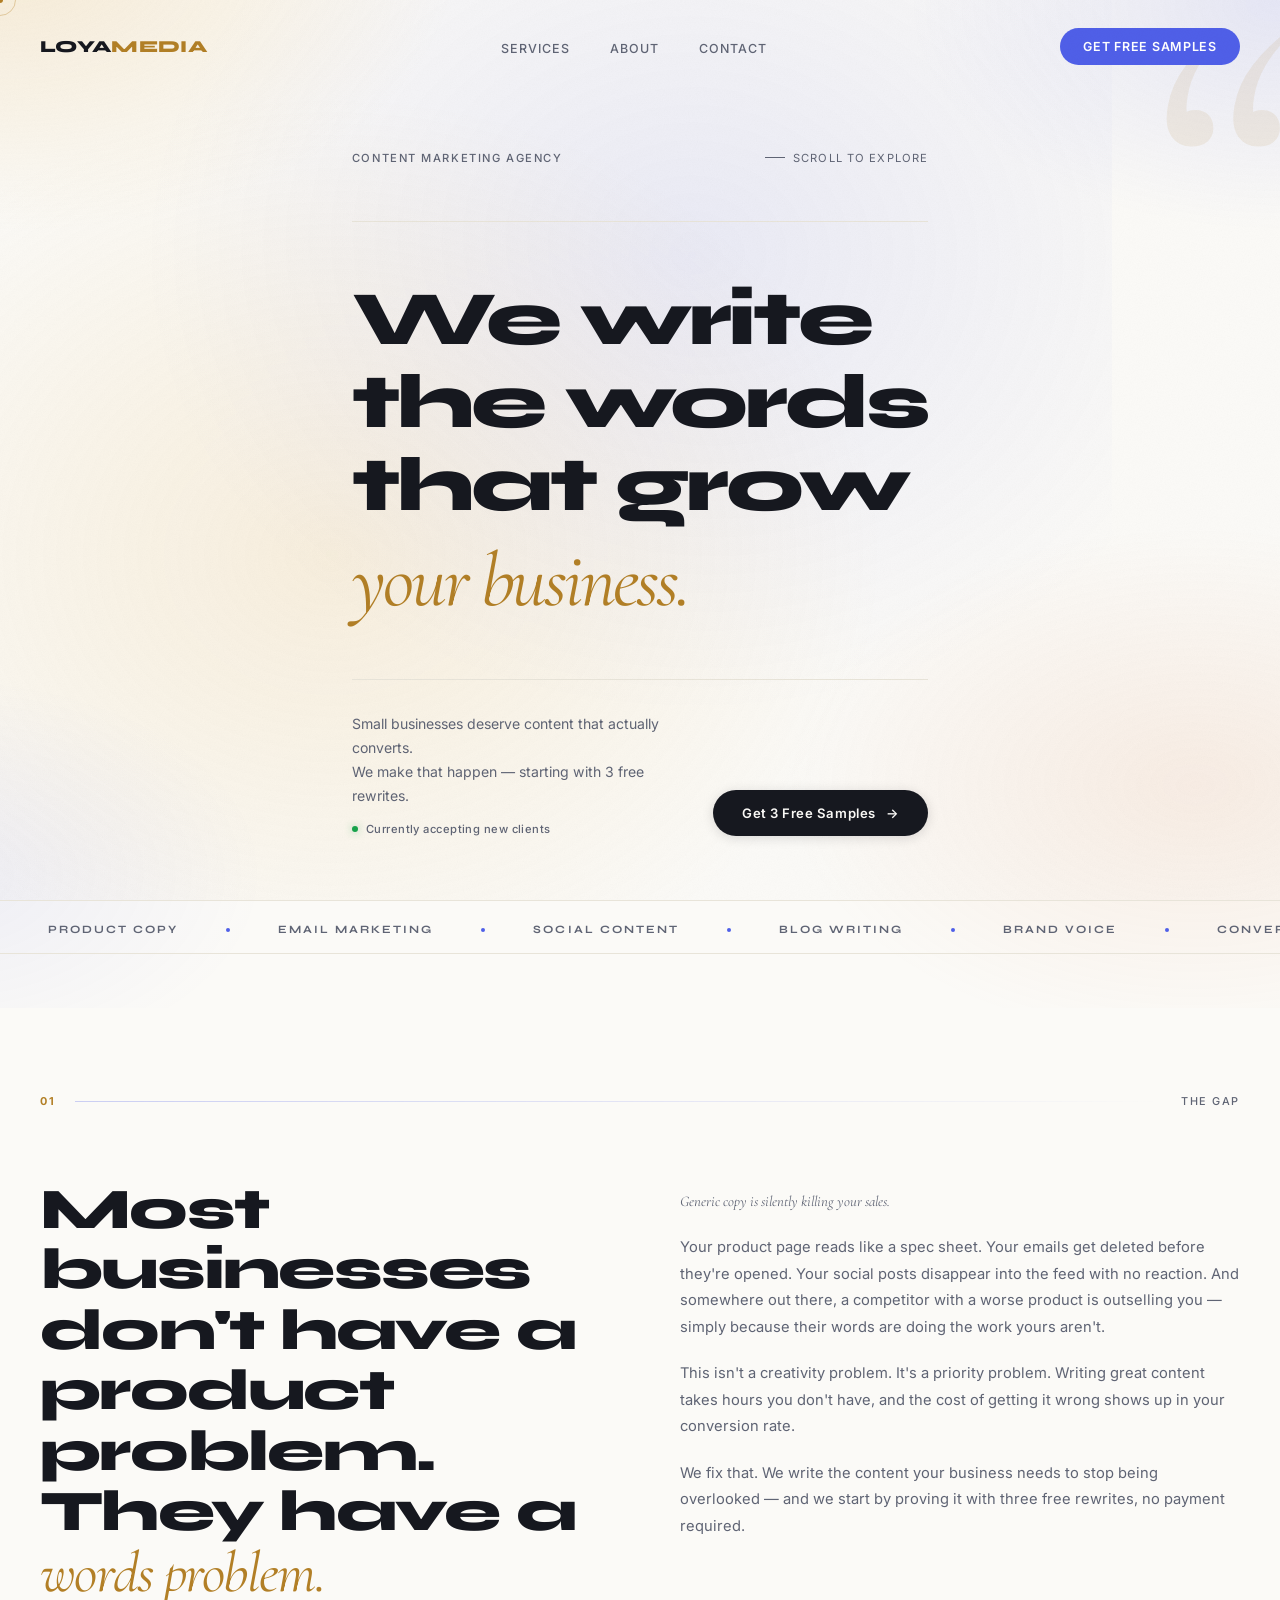
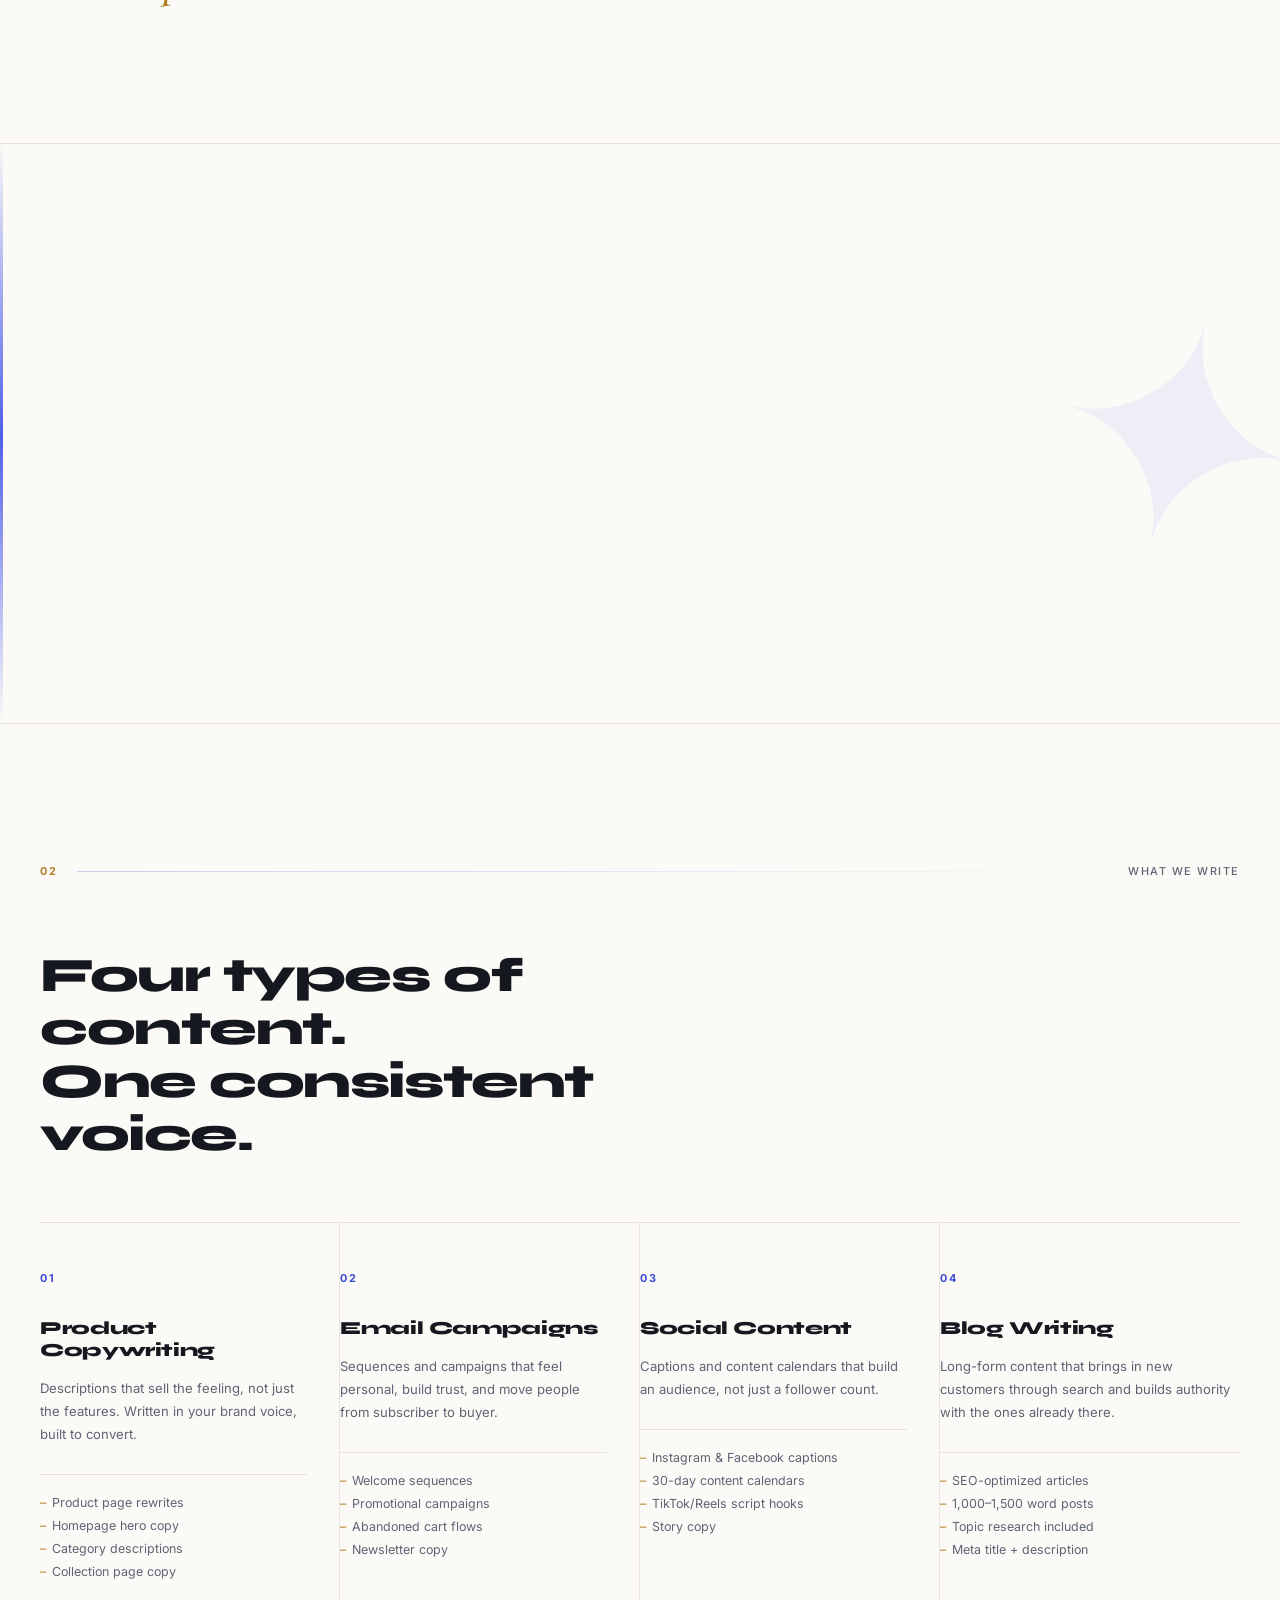
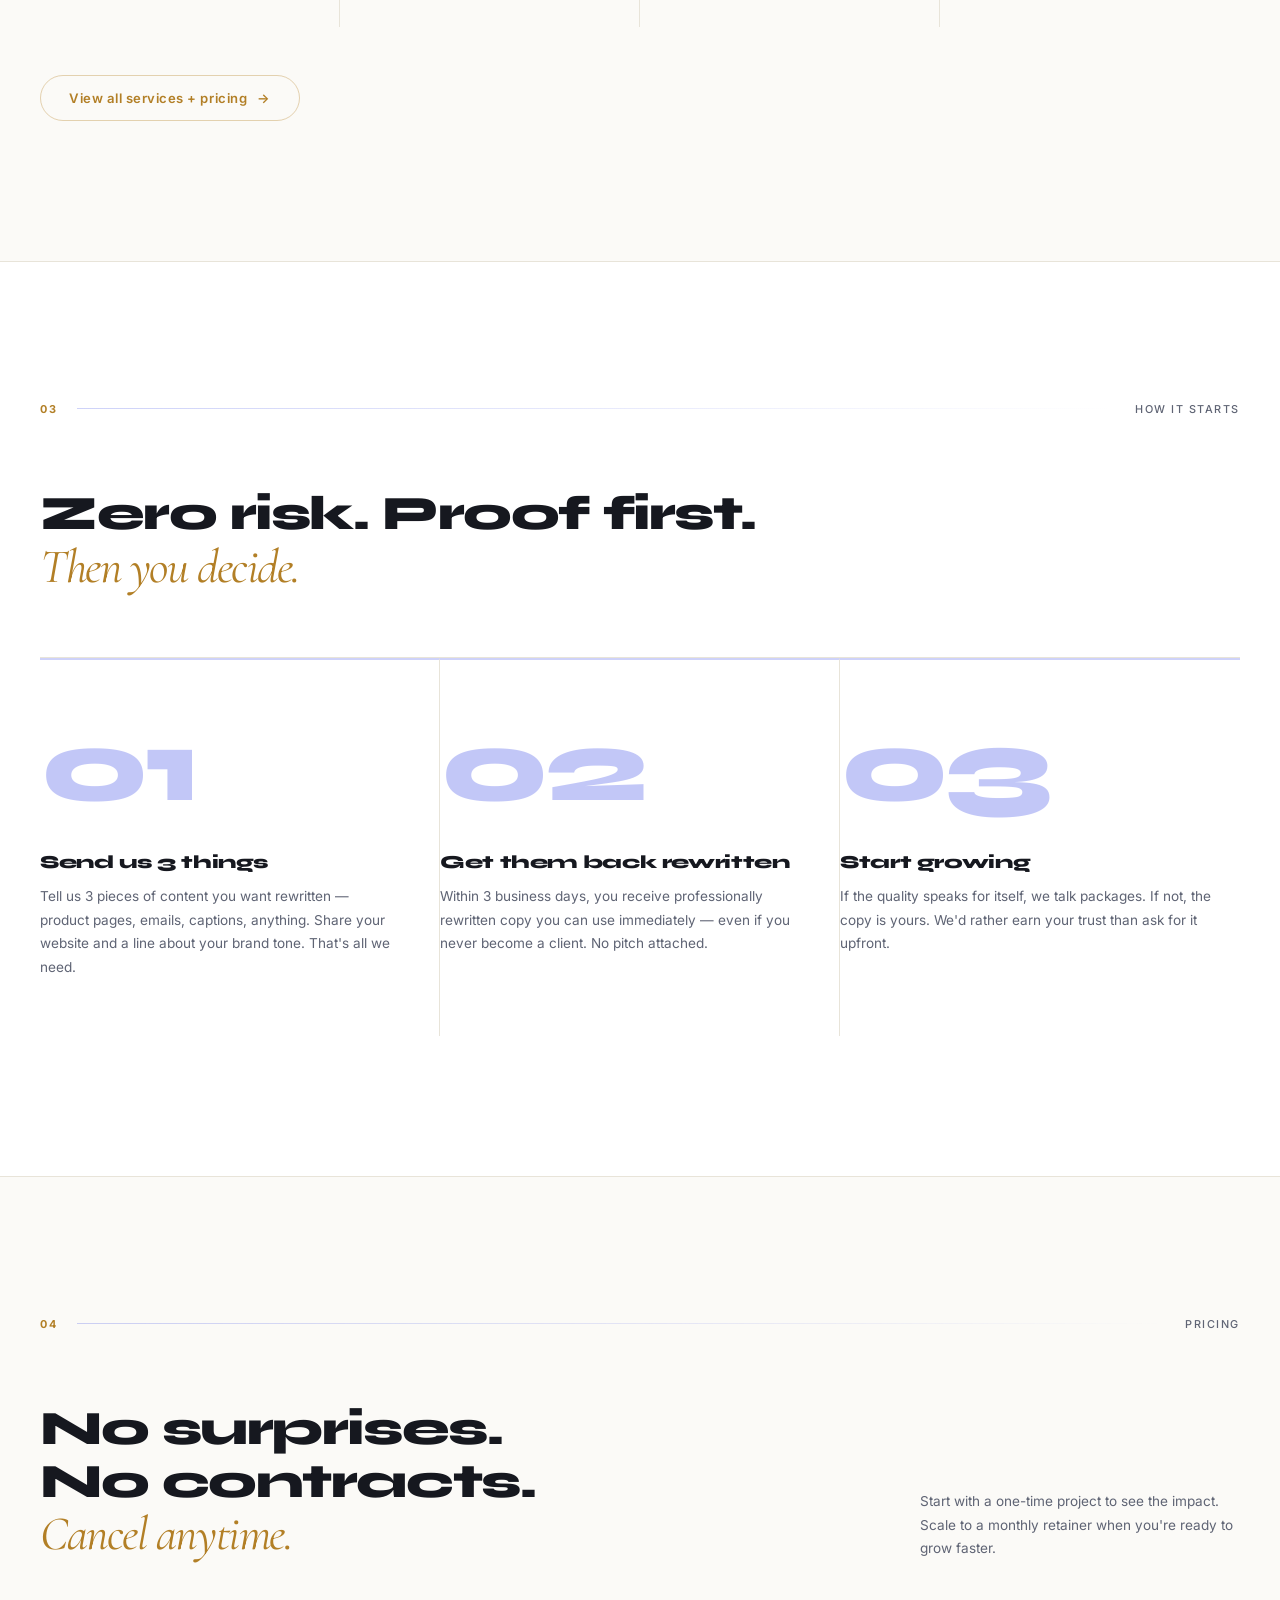
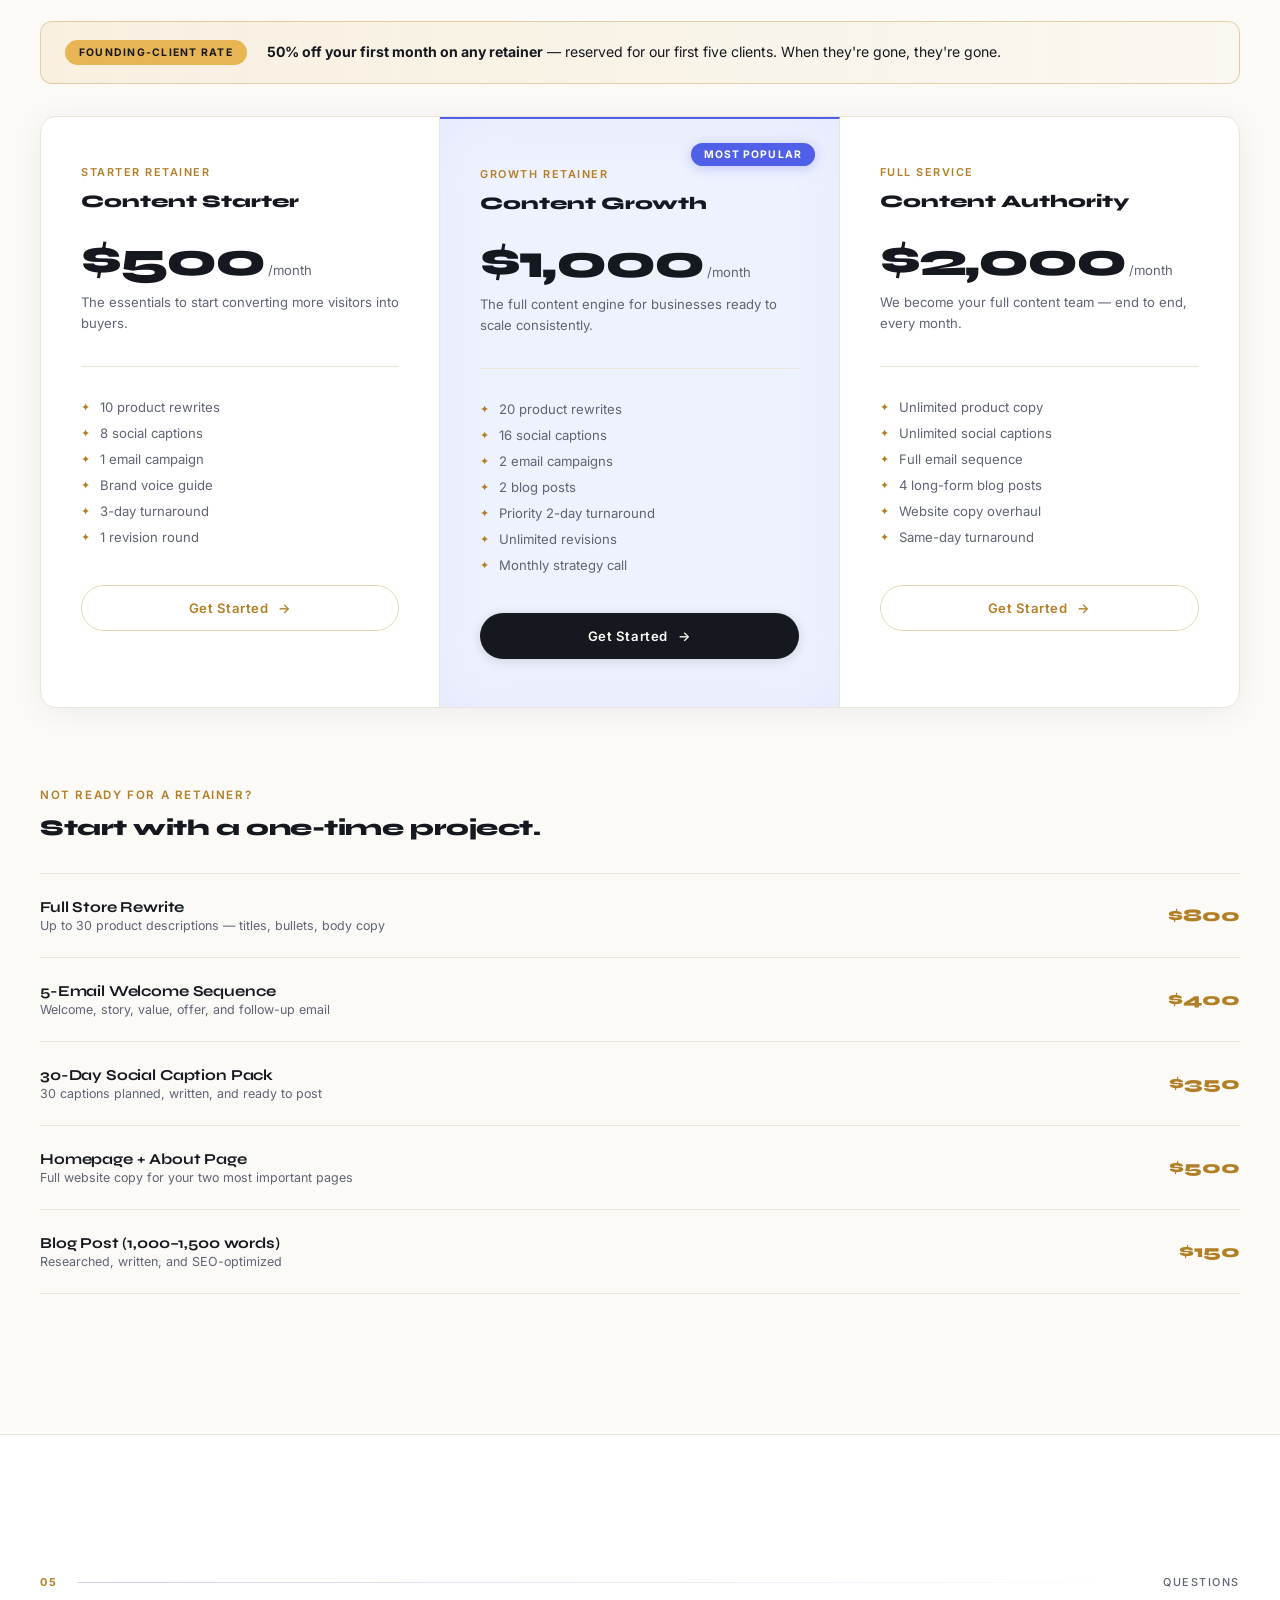
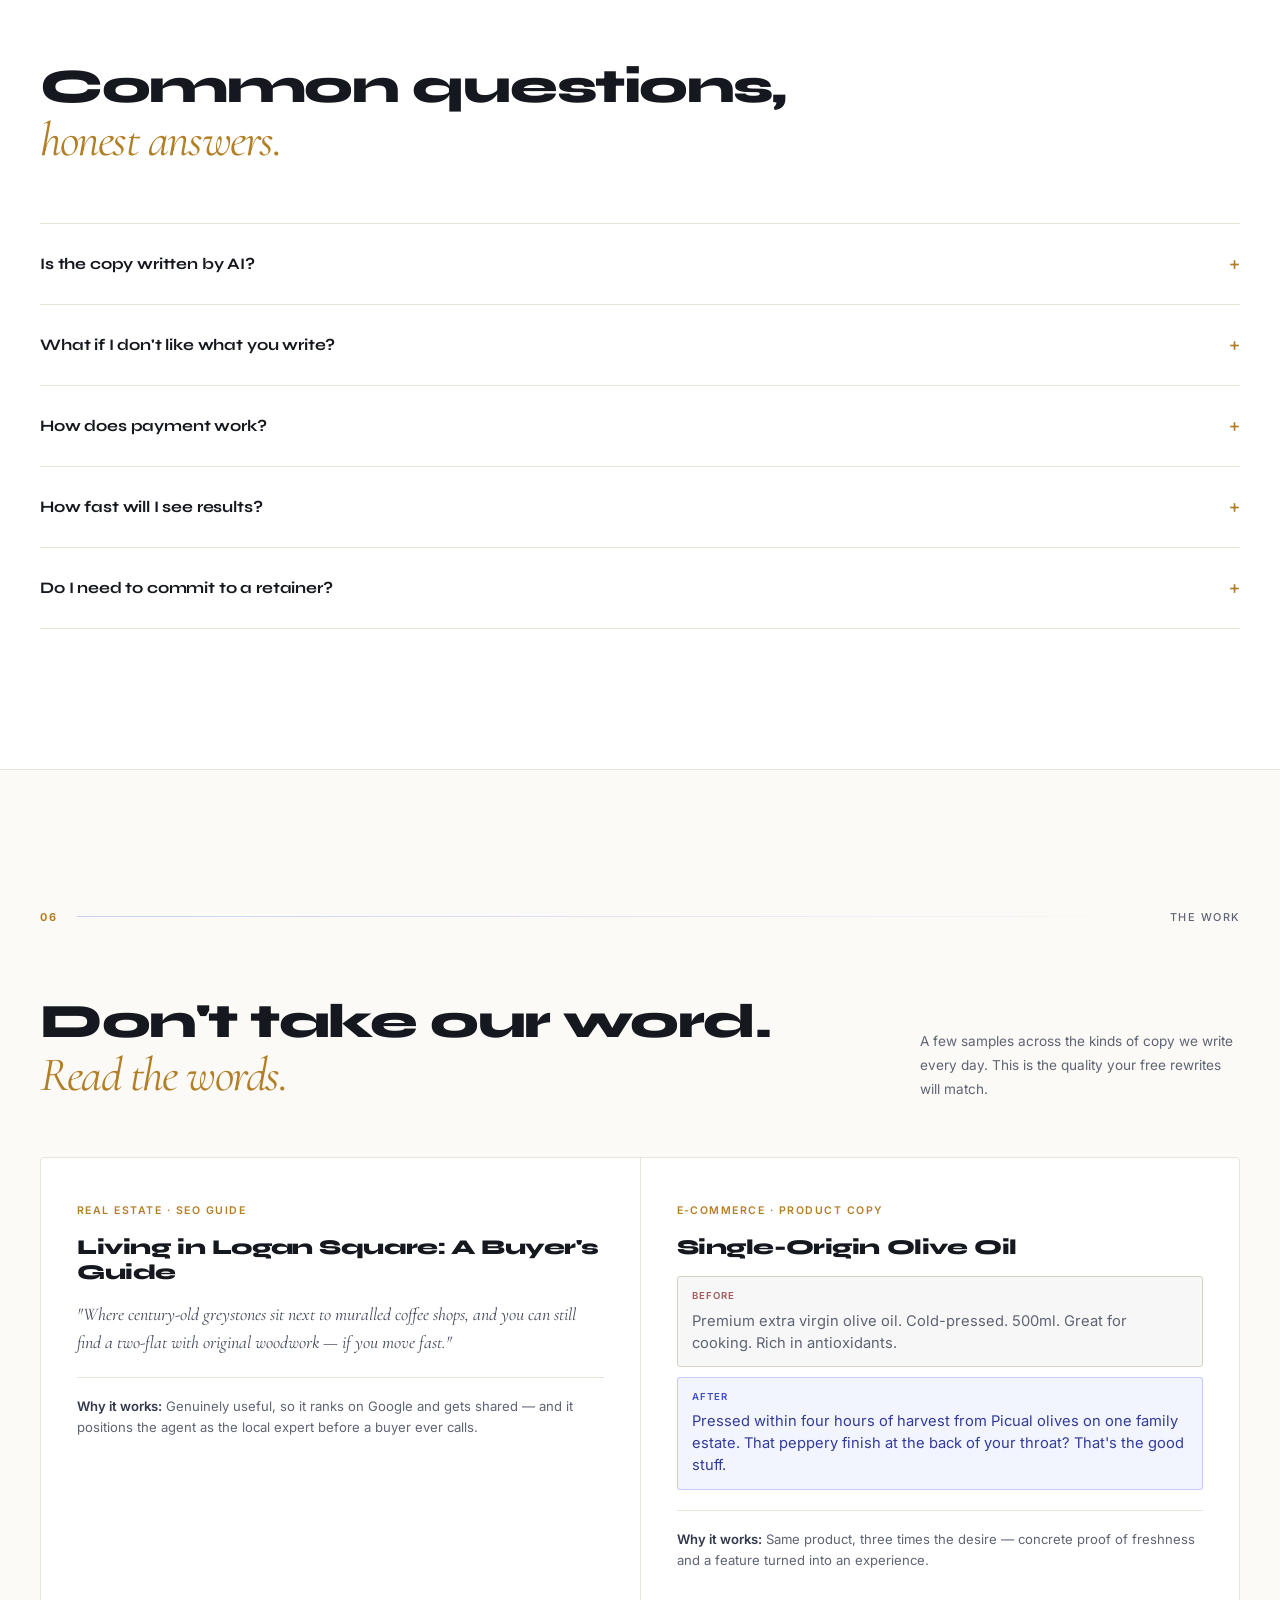
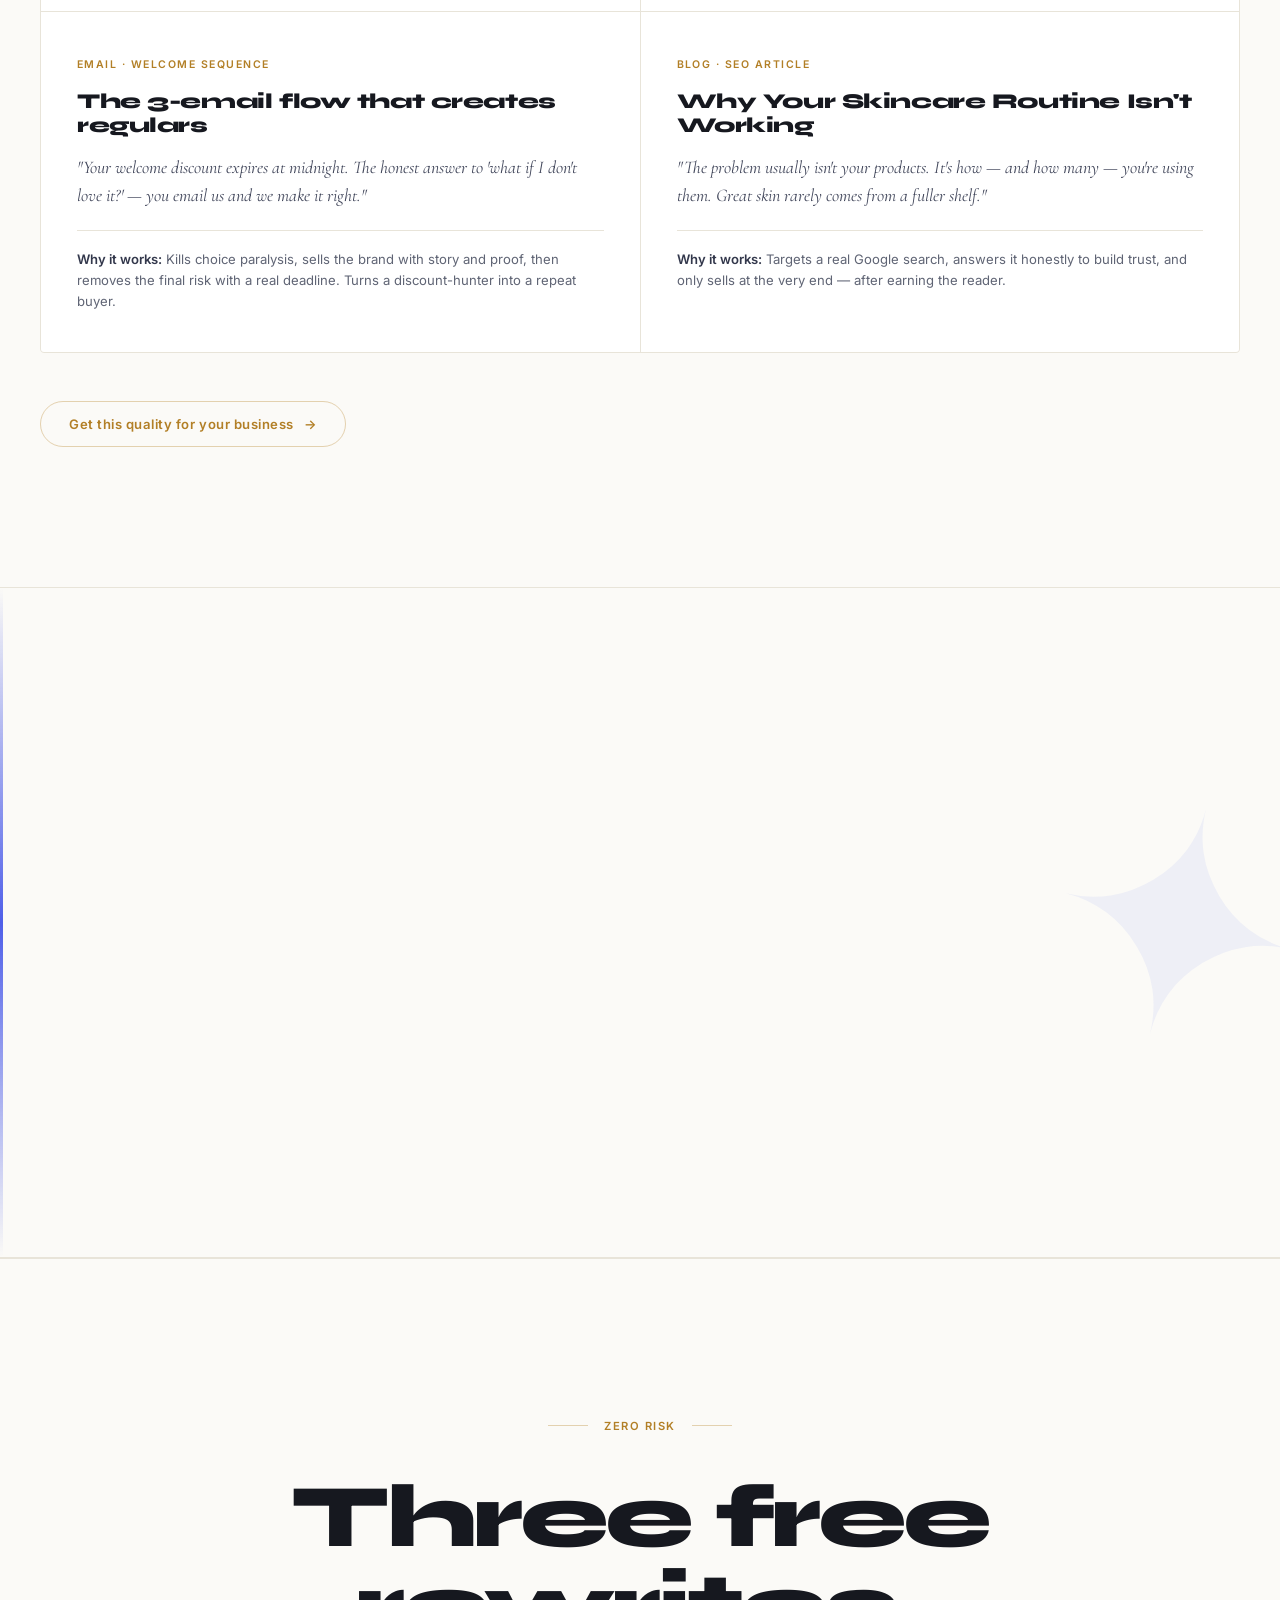
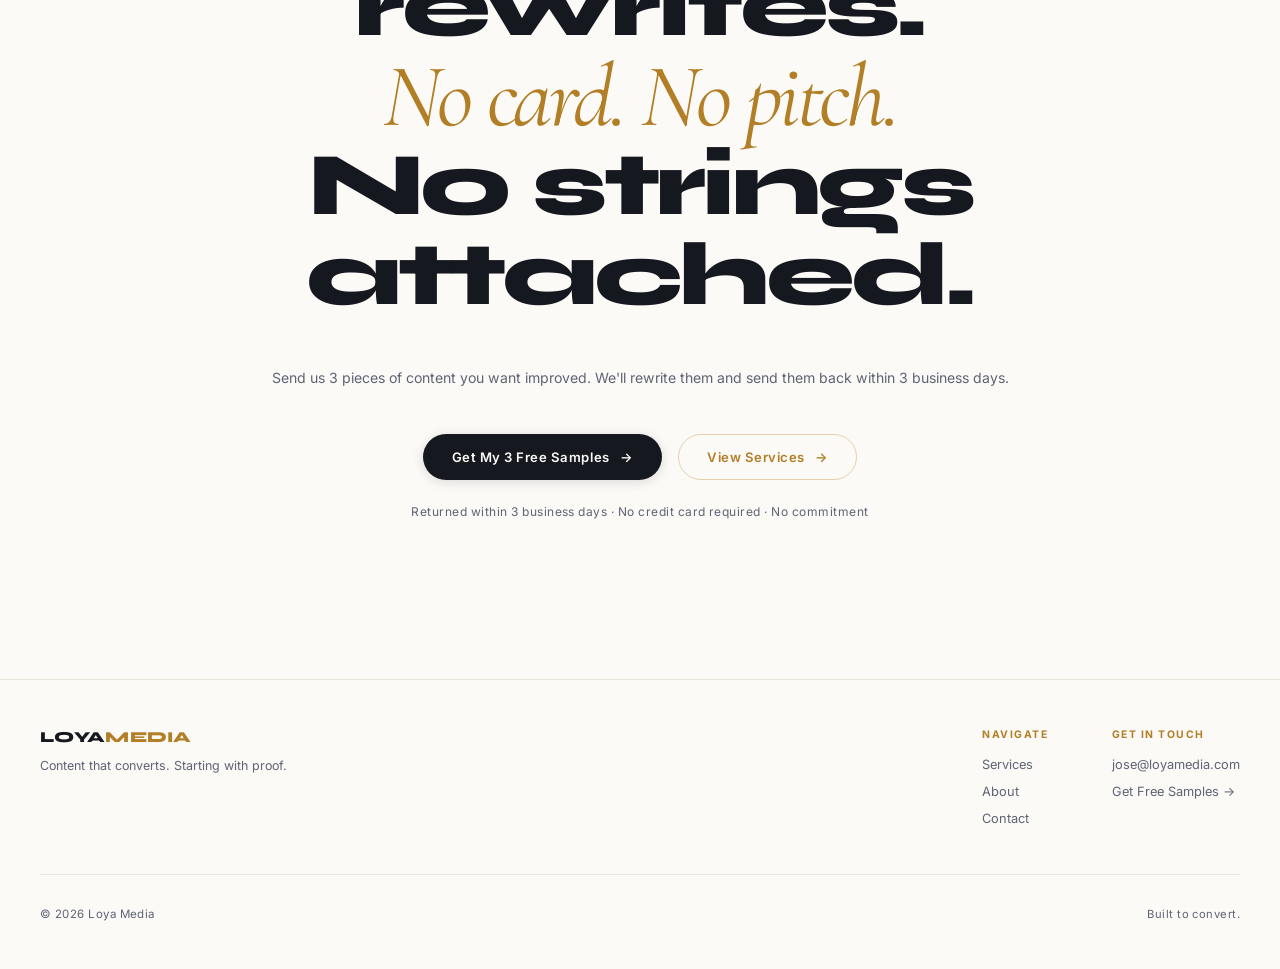
==== commit 4c1ee1ca: "Remove public PayPal profile link from footer The paypal.biz business profile publicly shows join da" ====
--- a/index.html
+++ b/index.html
@@ -557,7 +557,6 @@
           <span class="footer-col-label">Get In Touch</span>
           <a href="mailto:jose@loyamedia.com">jose@loyamedia.com</a>
           <a href="contact.html">Get Free Samples →</a>
-          <a href="https://www.paypal.biz/loyamedia" target="_blank" rel="noopener">Pay an invoice →</a>
         </div>
       </div>
     </div>
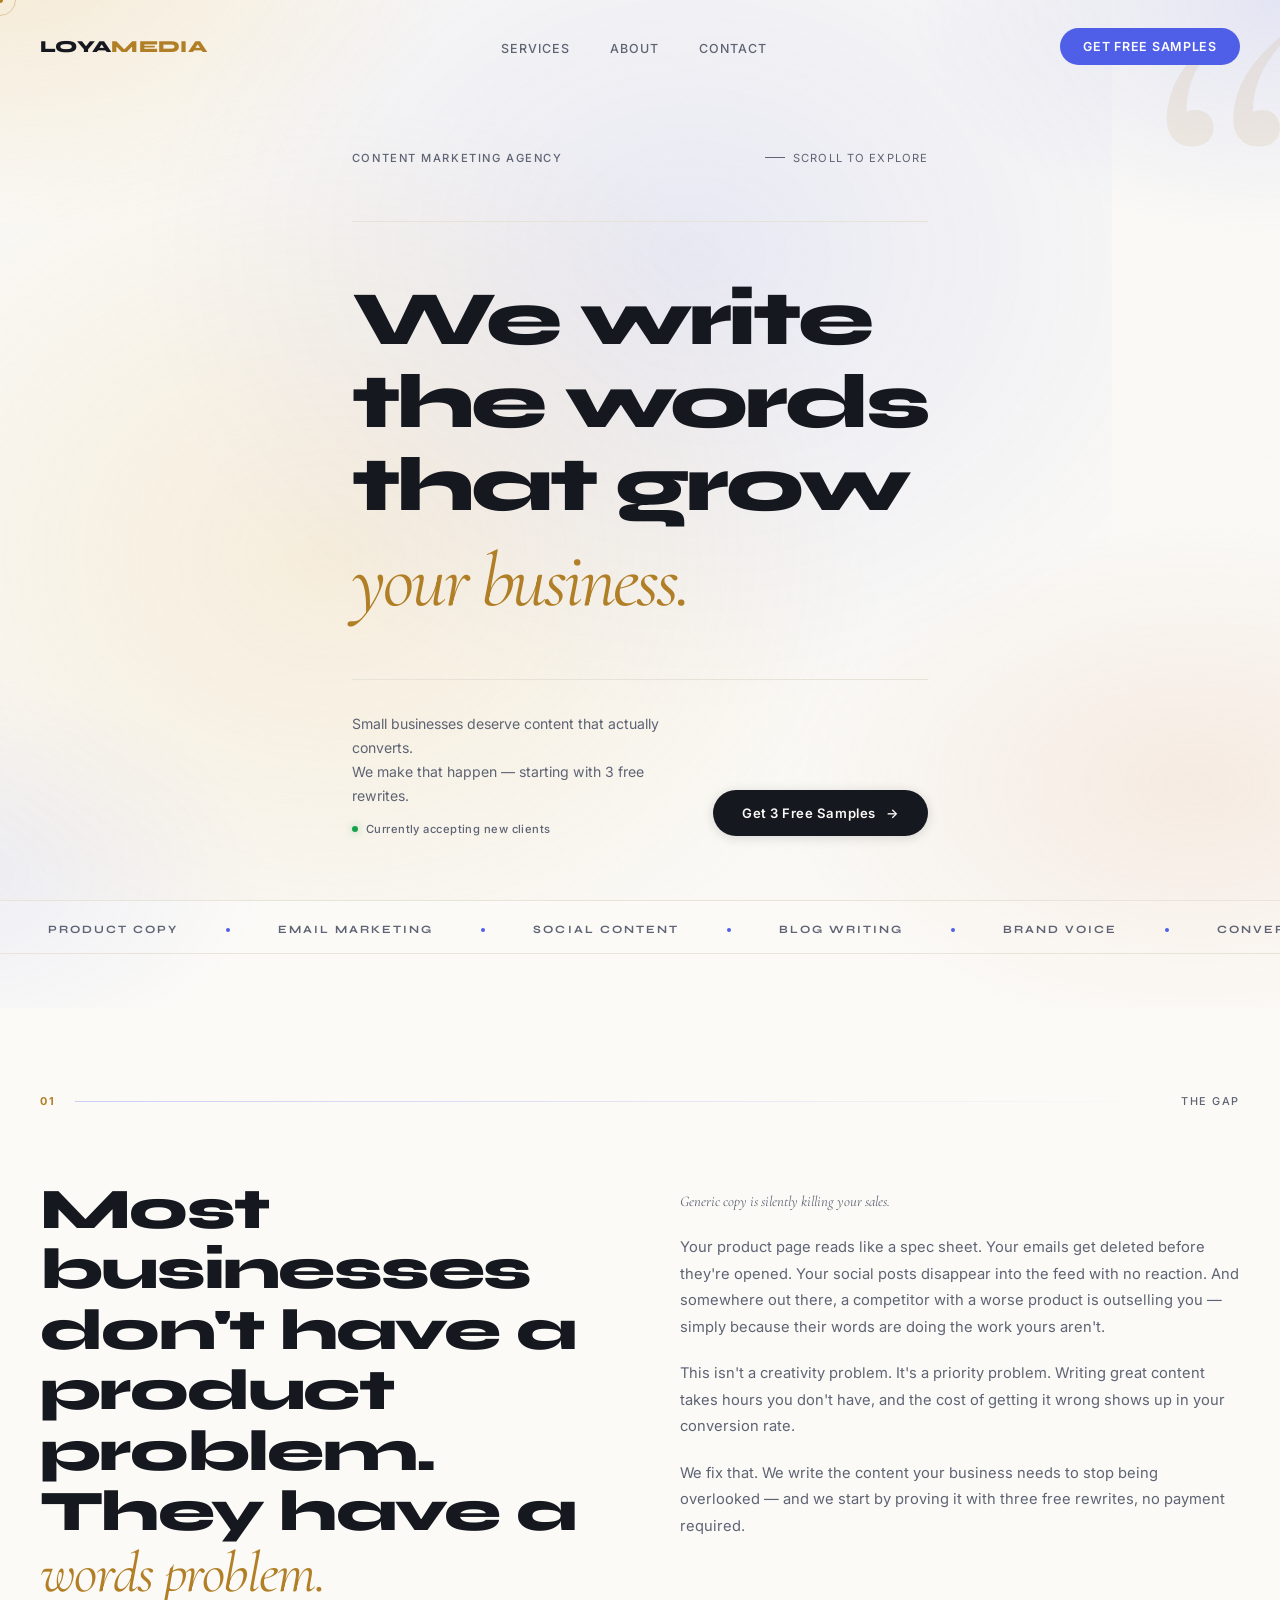
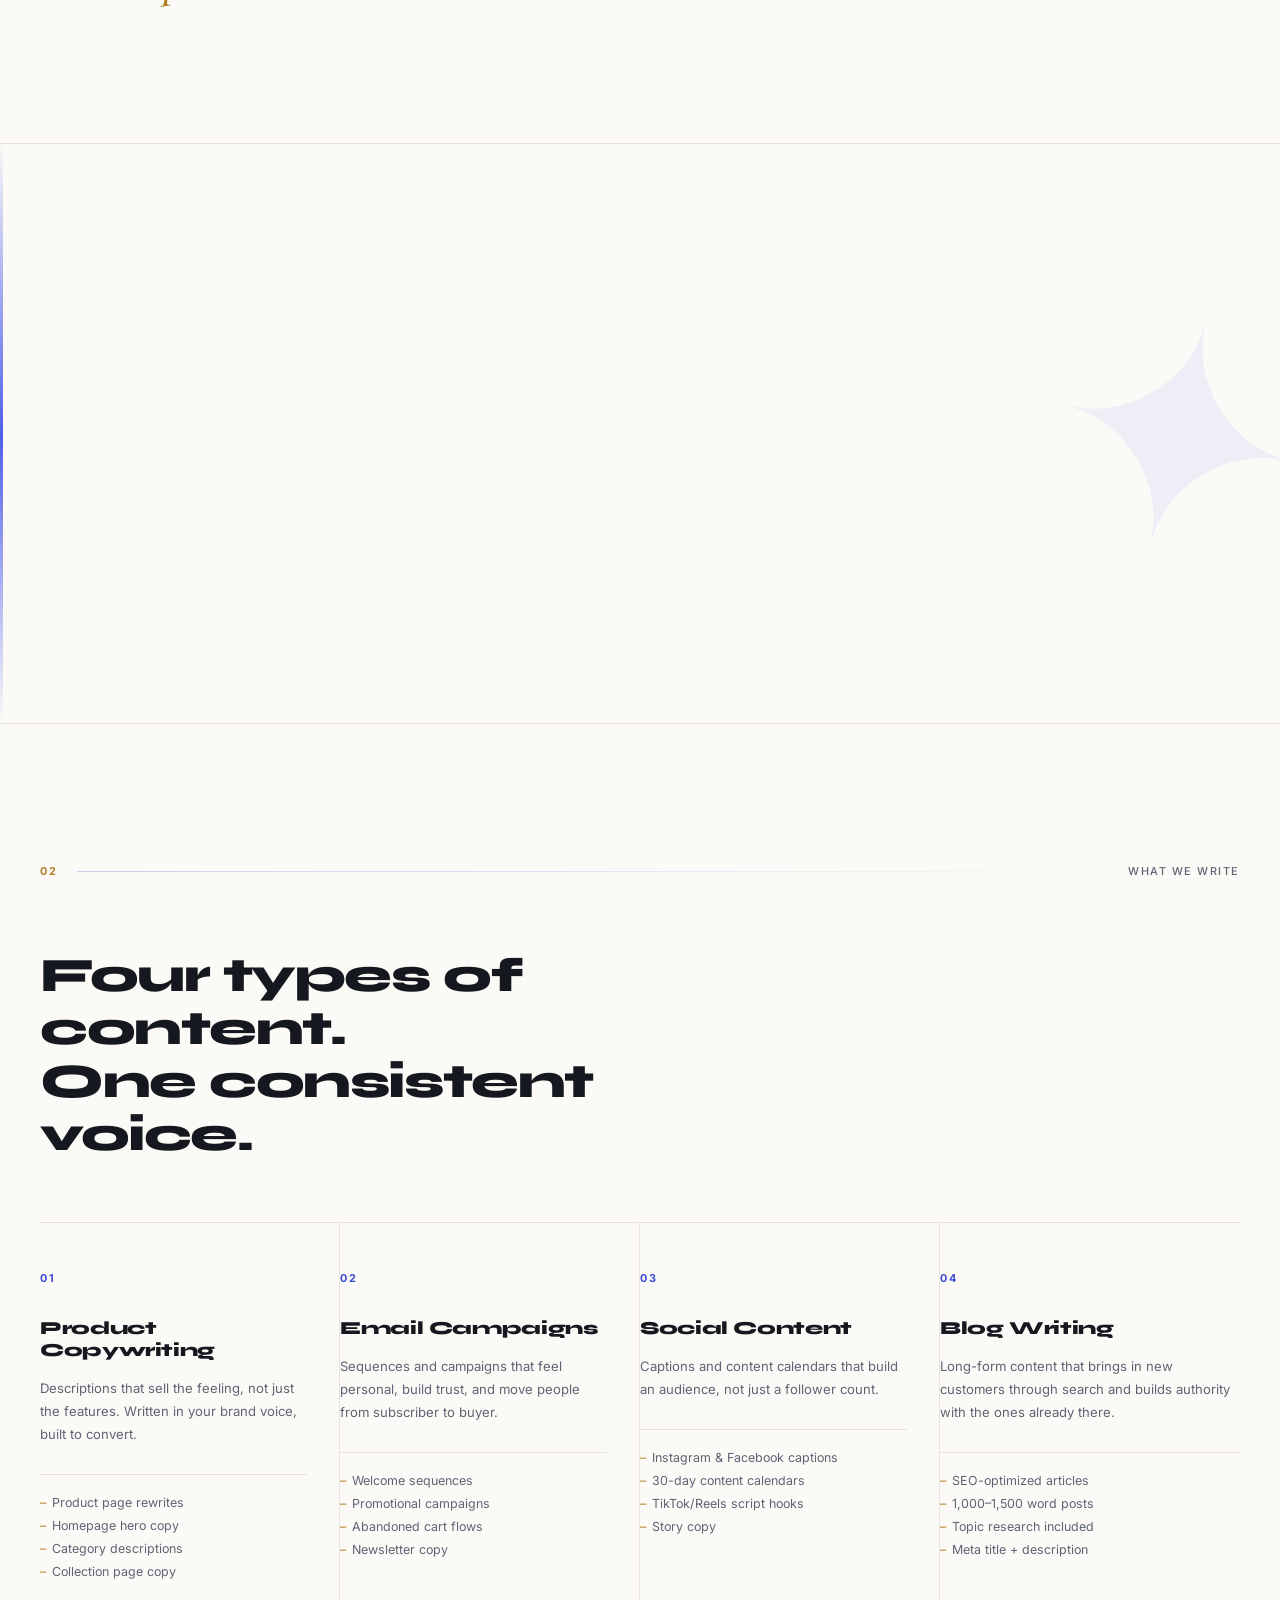
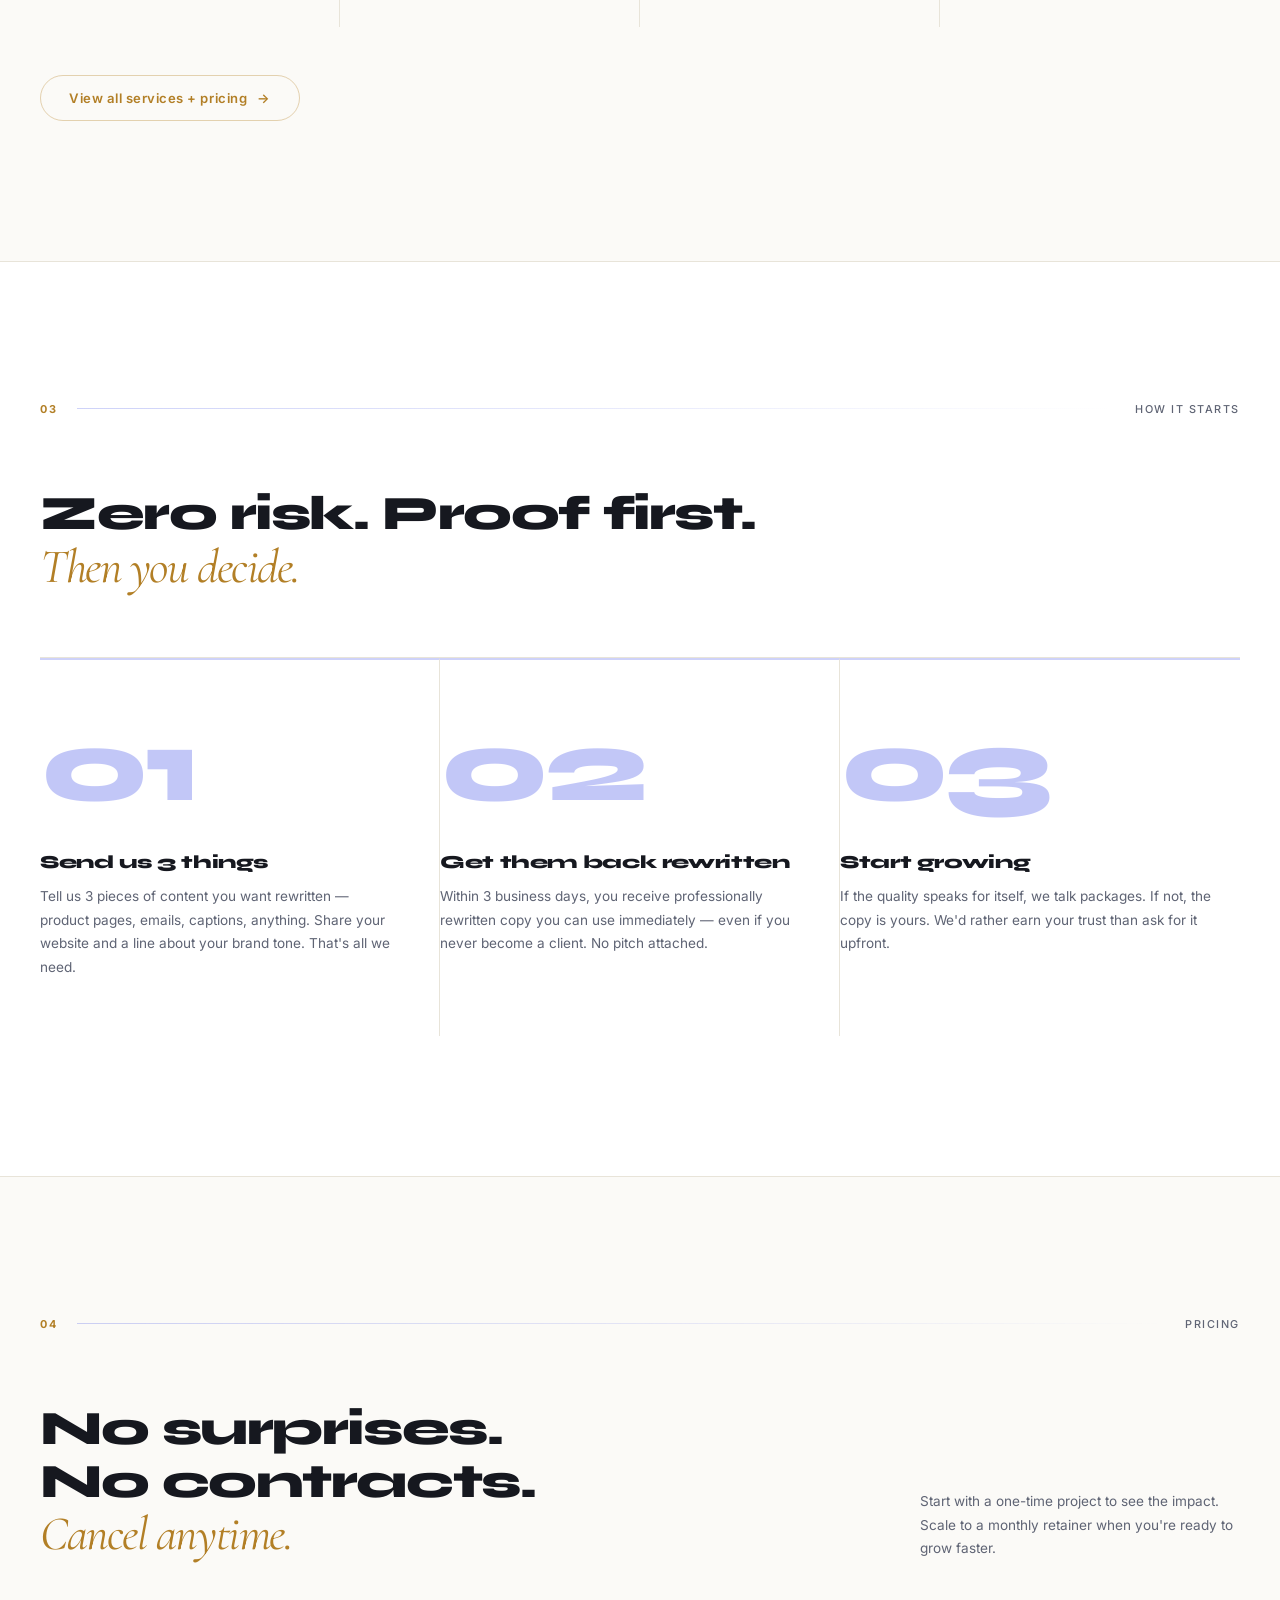
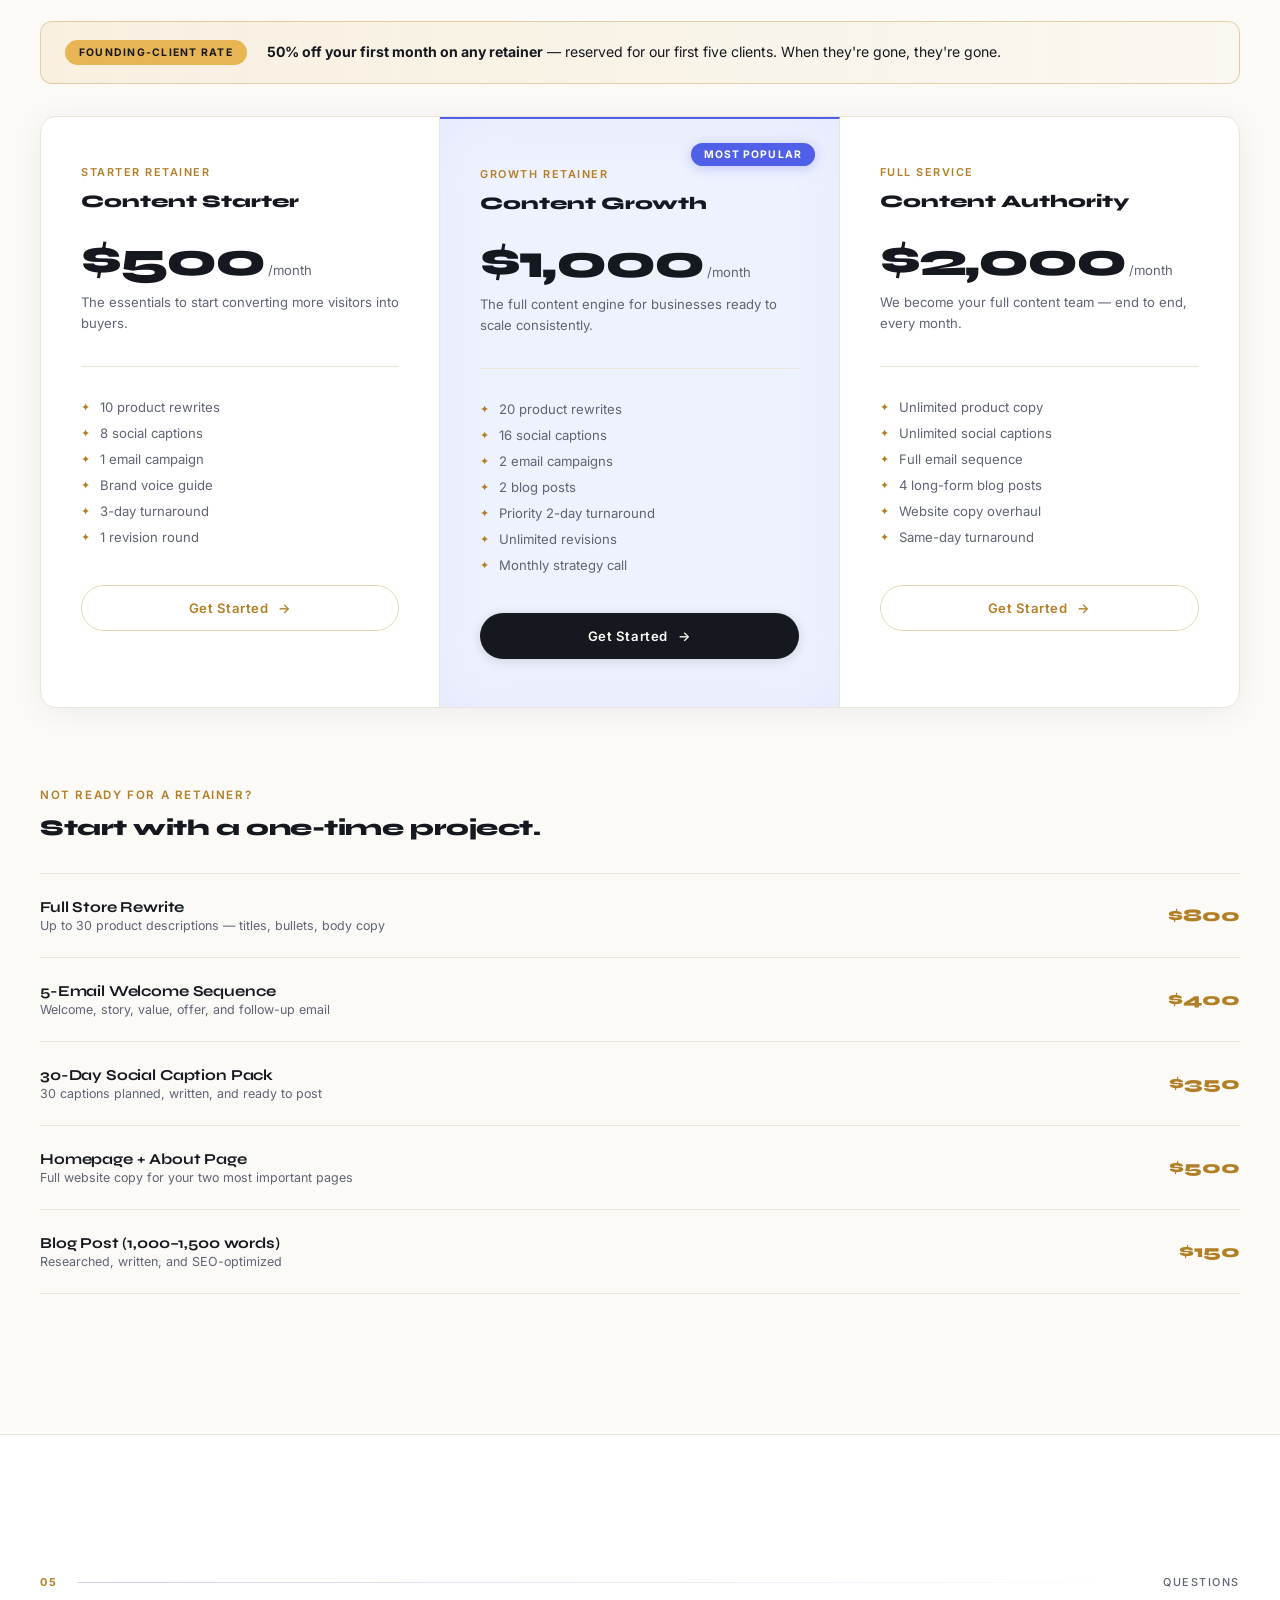
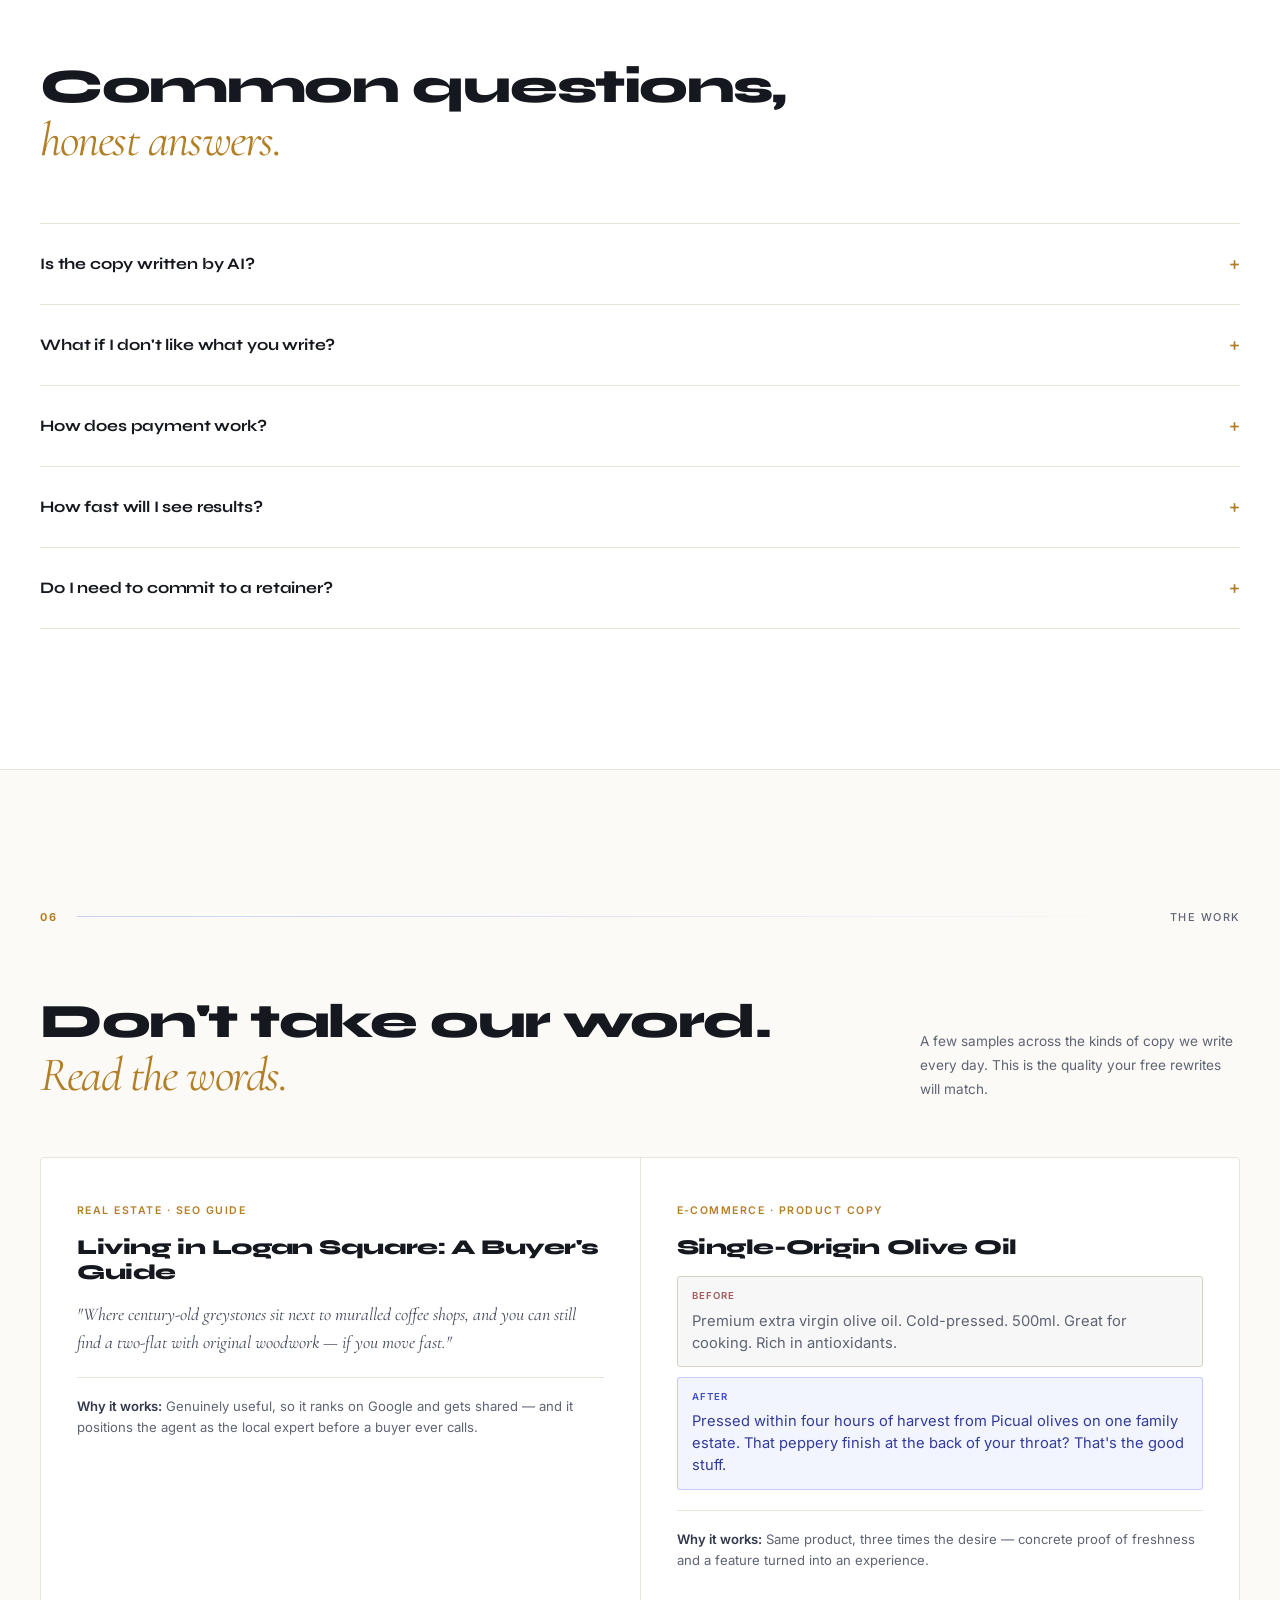
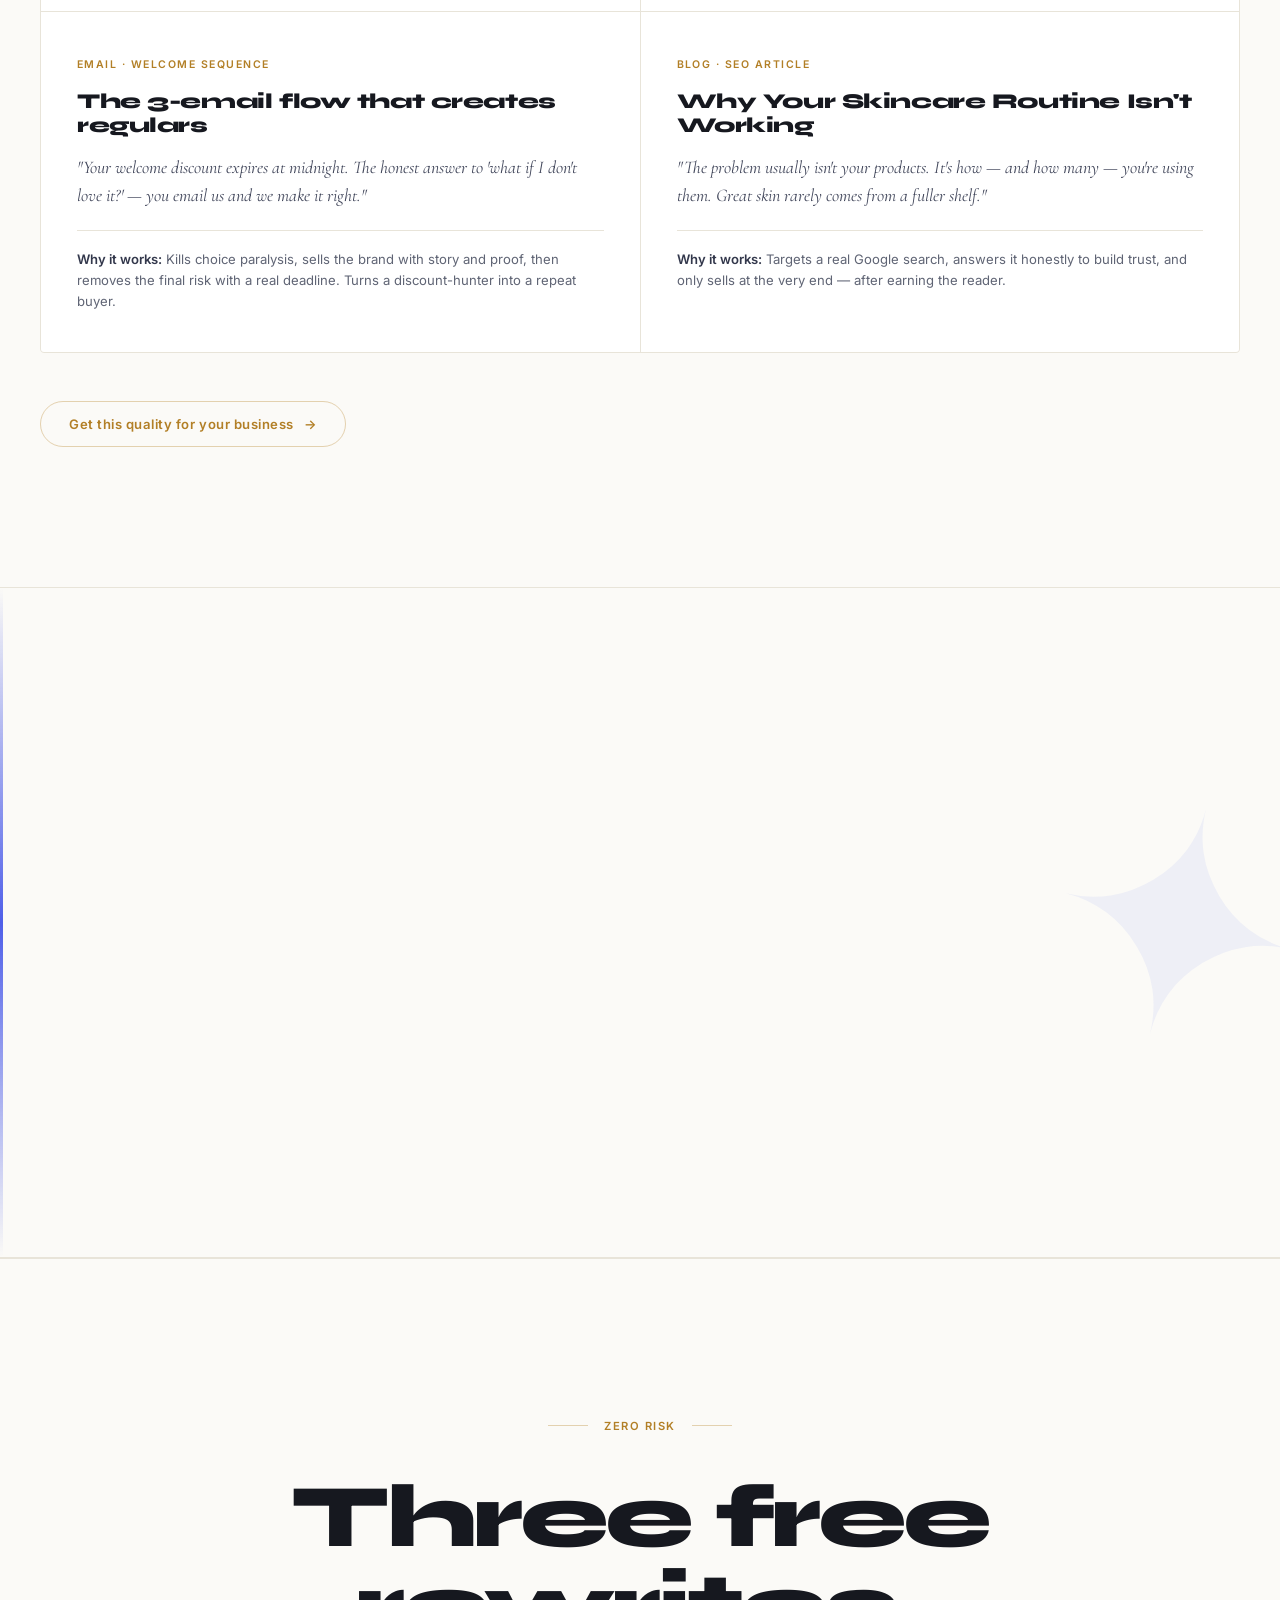
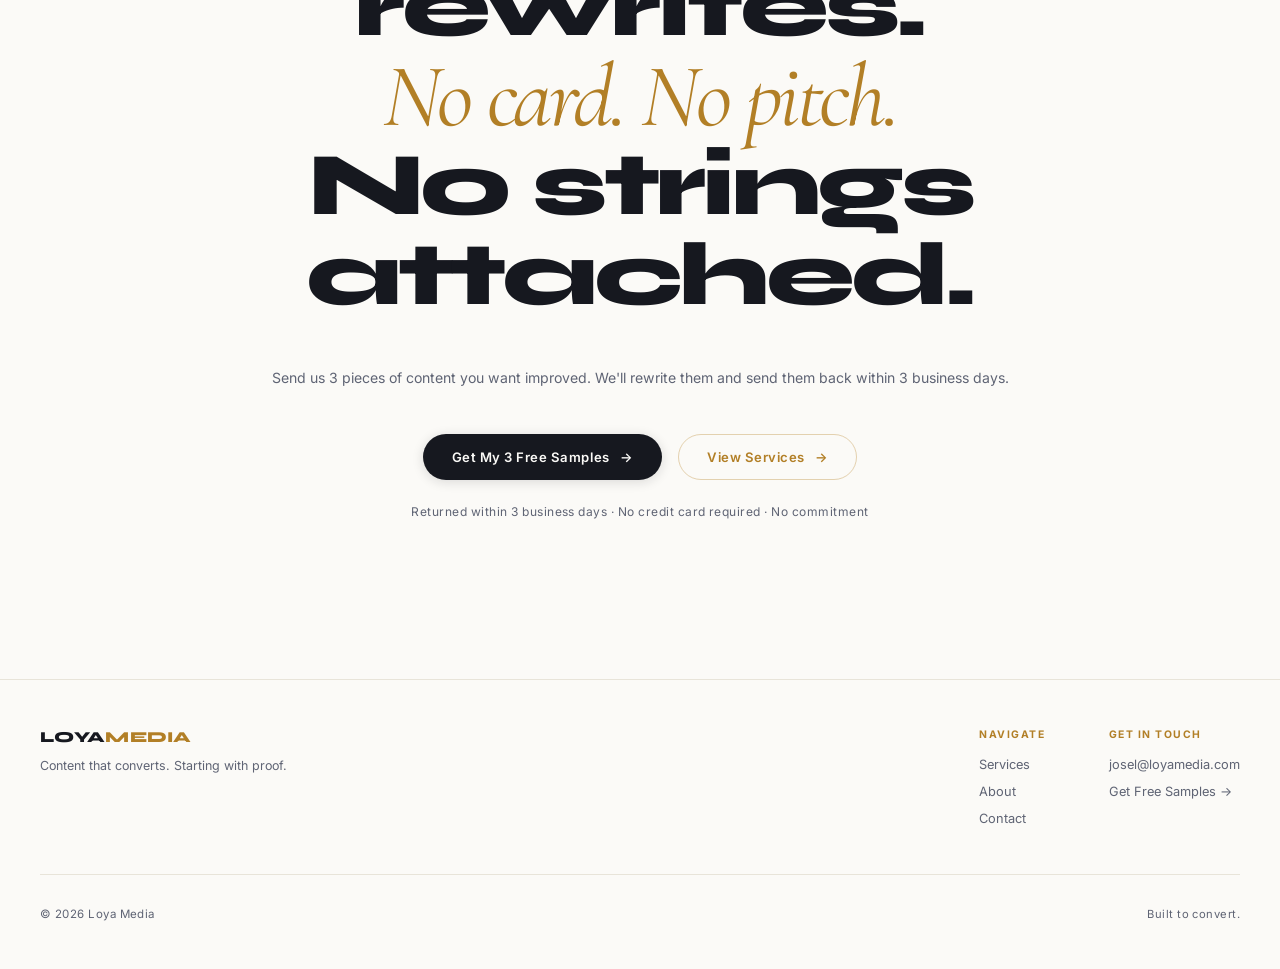
==== commit 56fb6802: "Fix contact email: jose@ -> josel@loyamedia.com Corrects the email in all footer mailto links and th" ====
--- a/index.html
+++ b/index.html
@@ -42,7 +42,7 @@
     "name": "Loya Media",
     "description": "Content marketing agency writing product copy, email campaigns, social content, and blog posts for small businesses.",
     "url": "https://loyamedia.com/",
-    "email": "jose@loyamedia.com",
+    "email": "josel@loyamedia.com",
     "logo": "https://loyamedia.com/apple-touch-icon.png",
     "image": "https://loyamedia.com/og-image.png",
     "priceRange": "$150-$2000",
@@ -555,7 +555,7 @@
         </div>
         <div class="footer-col">
           <span class="footer-col-label">Get In Touch</span>
-          <a href="mailto:jose@loyamedia.com">jose@loyamedia.com</a>
+          <a href="mailto:josel@loyamedia.com">josel@loyamedia.com</a>
           <a href="contact.html">Get Free Samples →</a>
         </div>
       </div>
